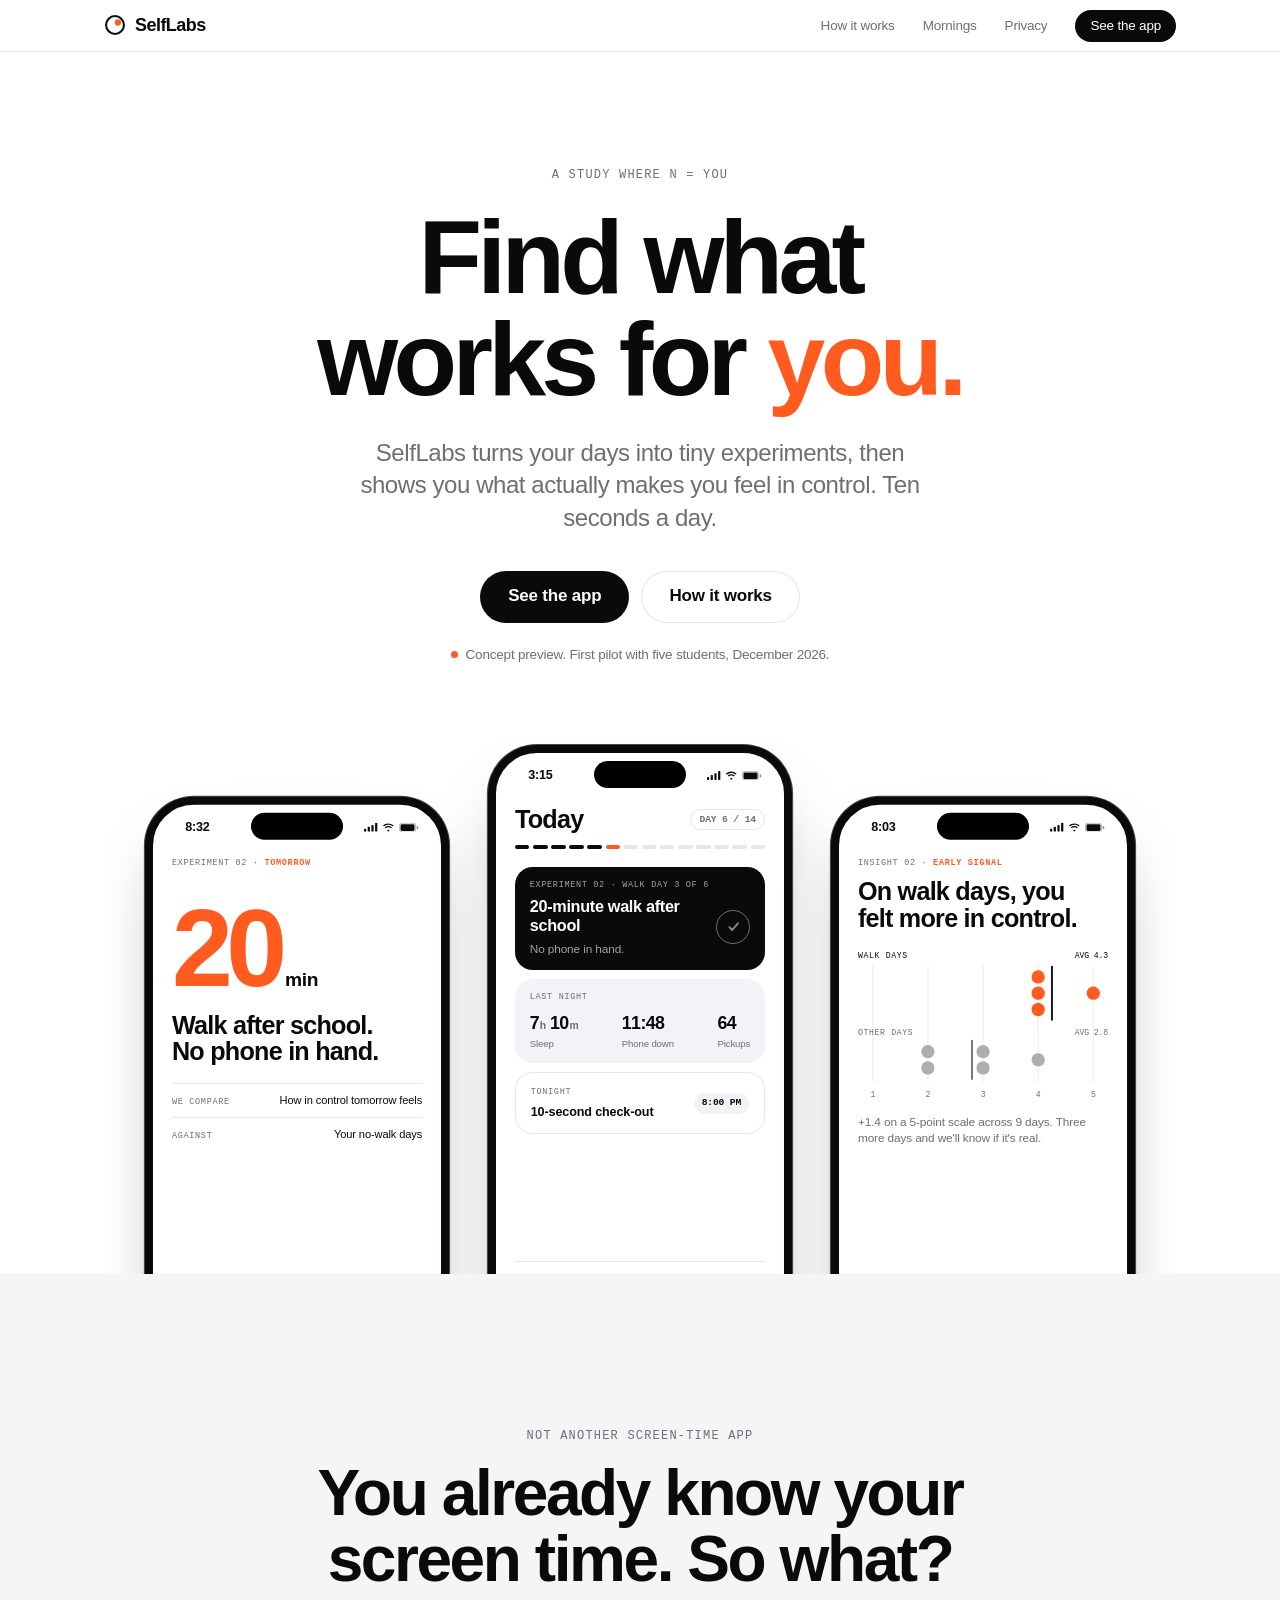
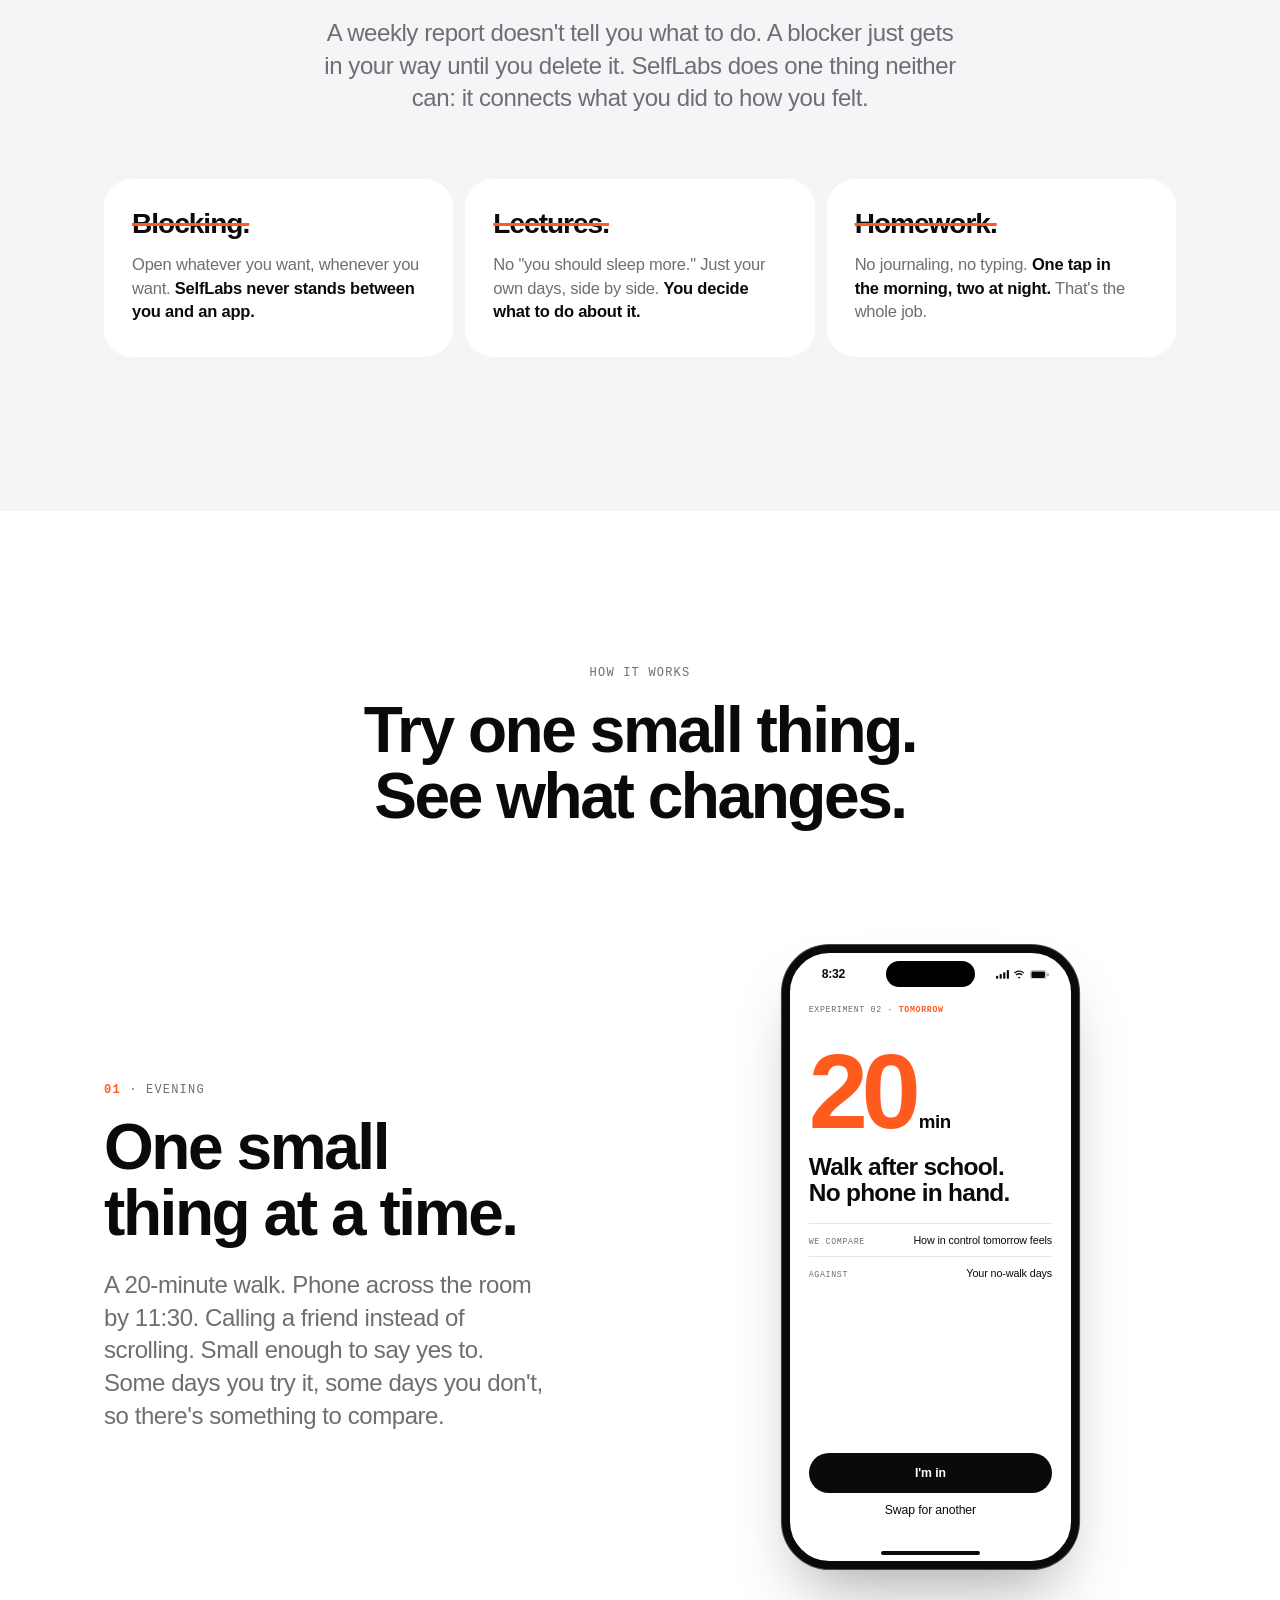
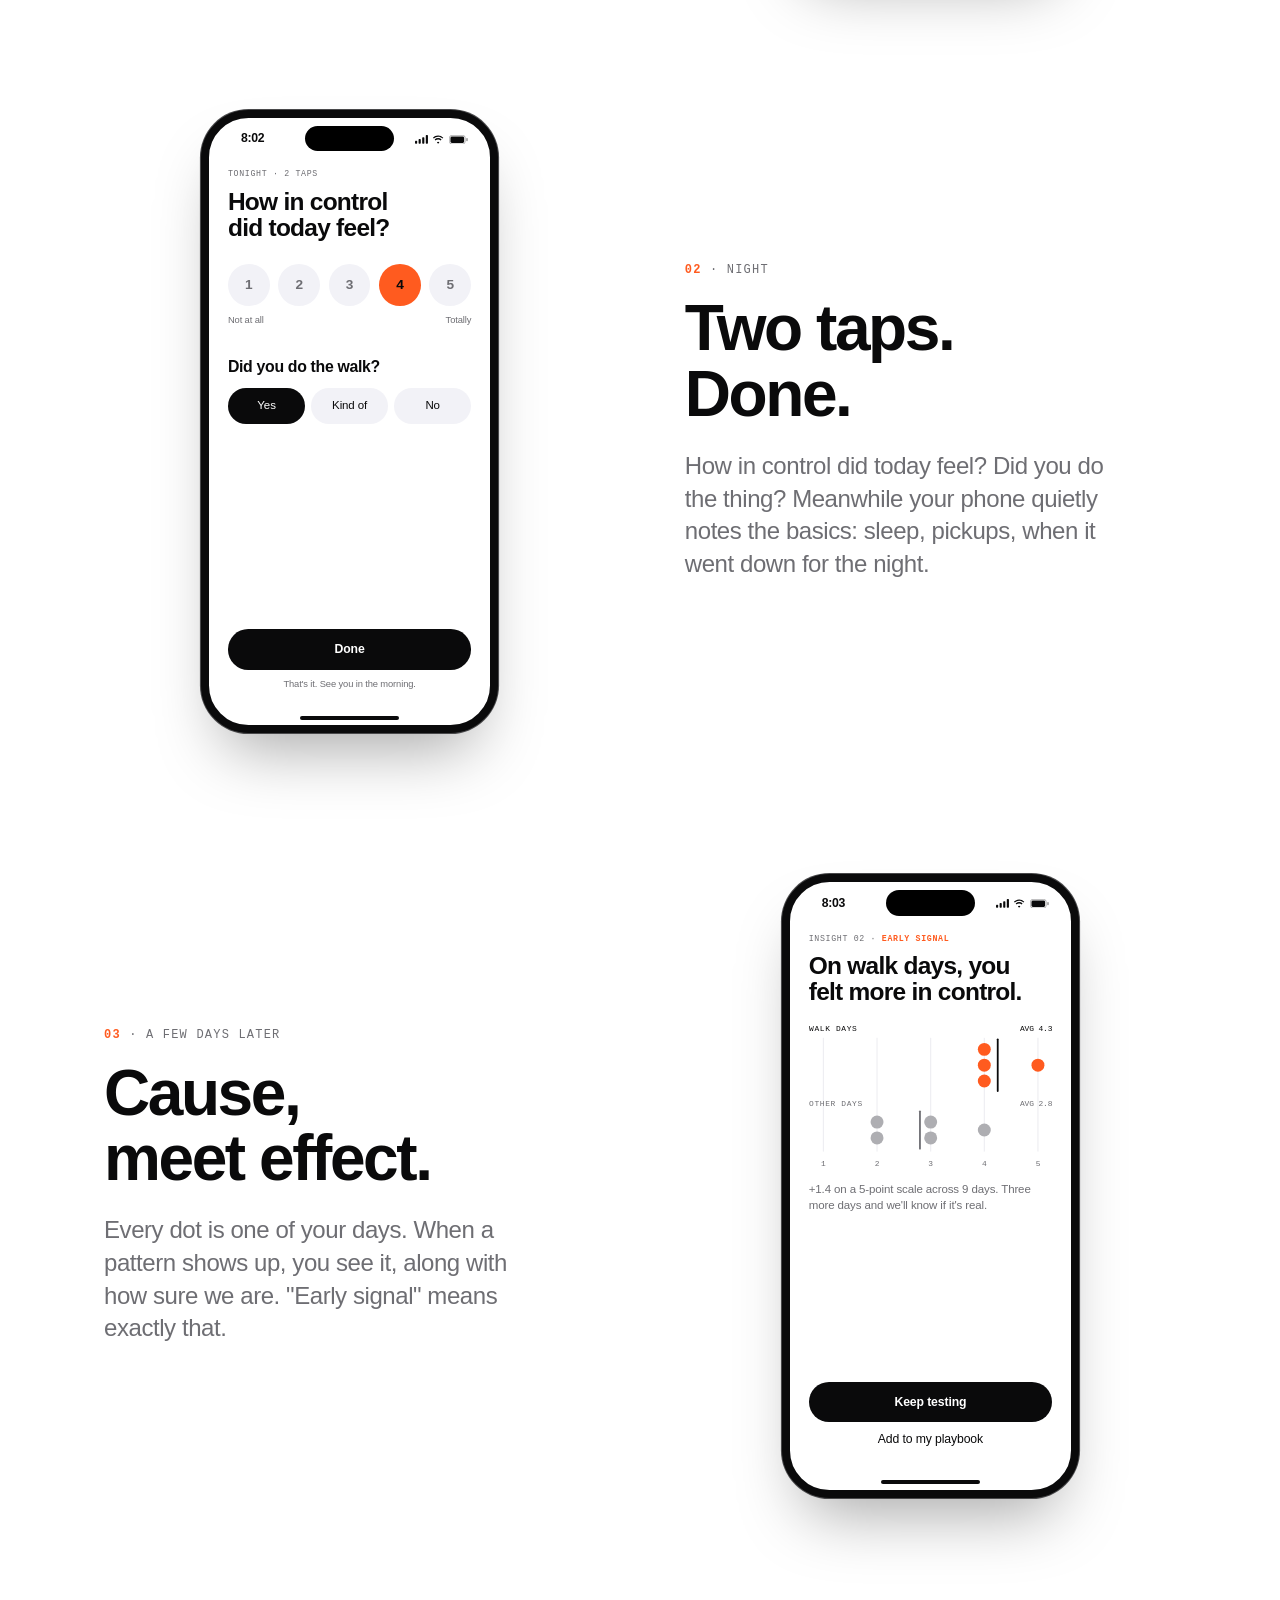
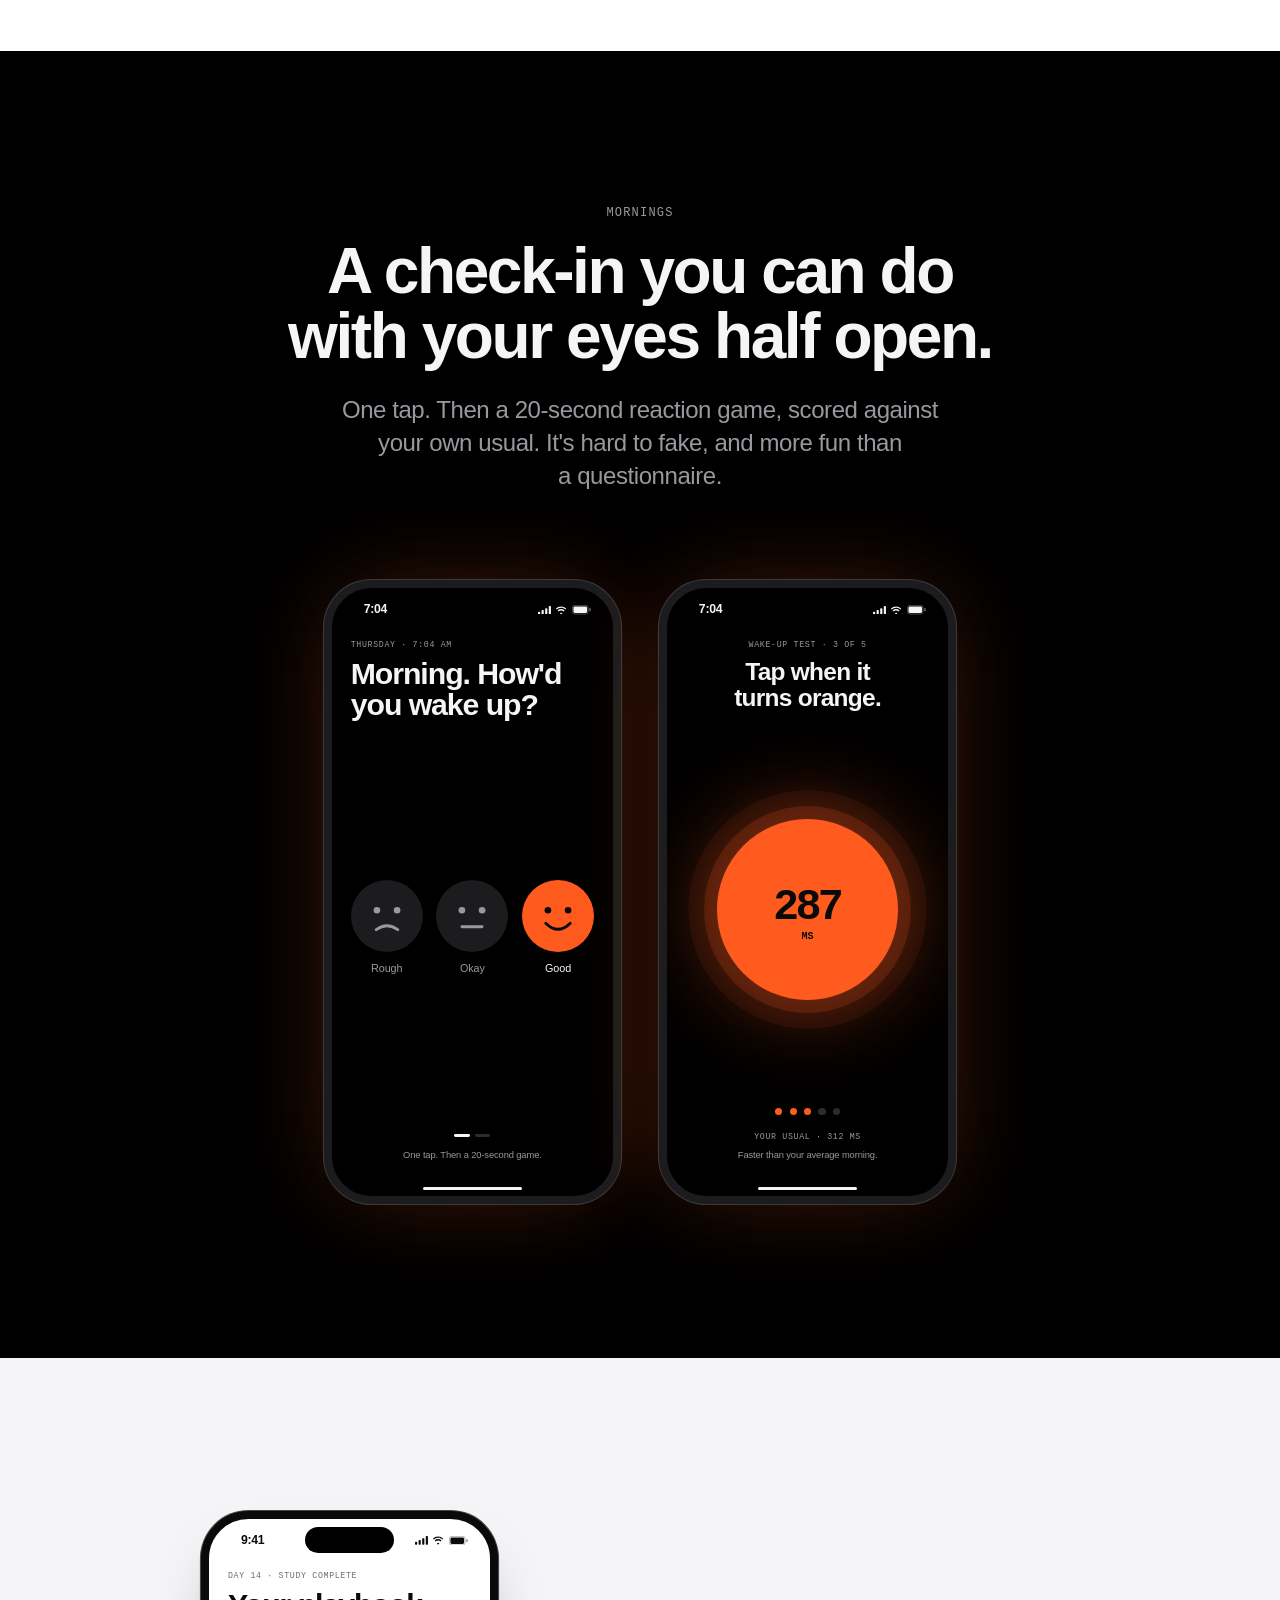
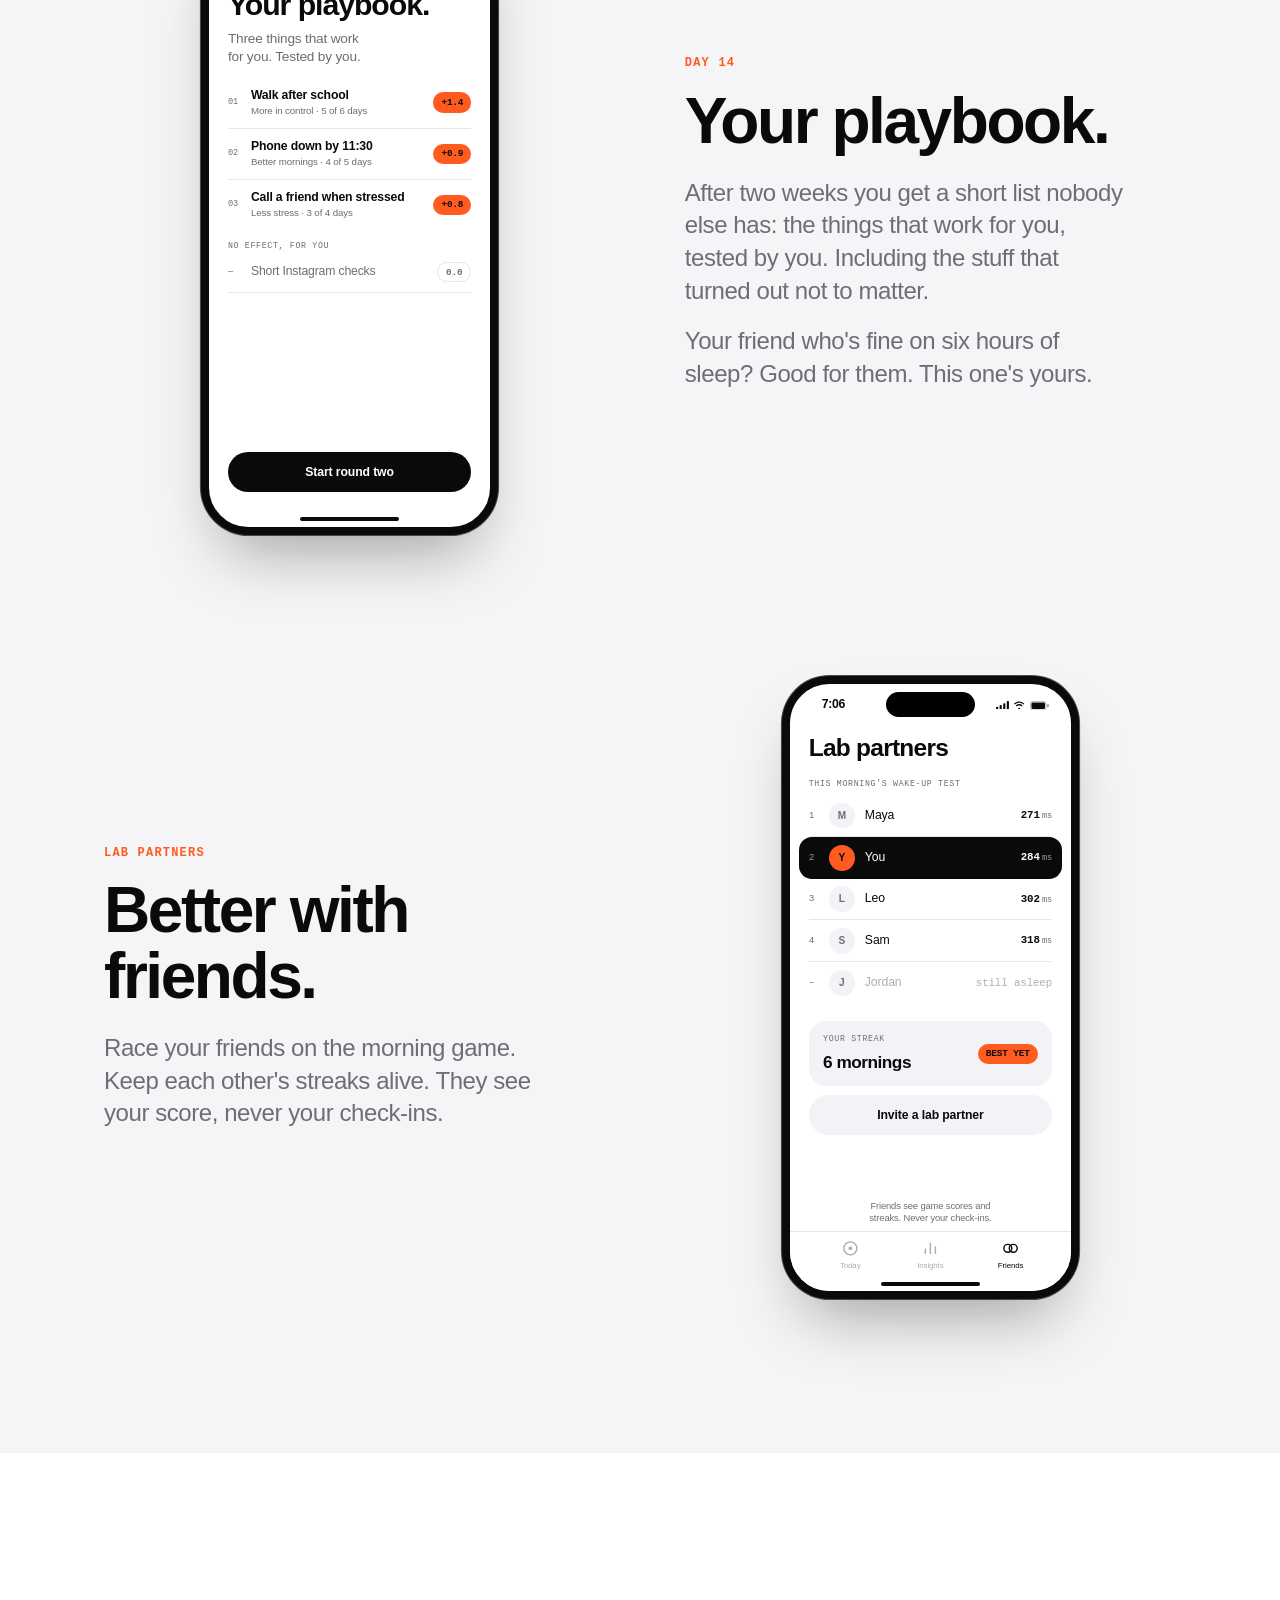
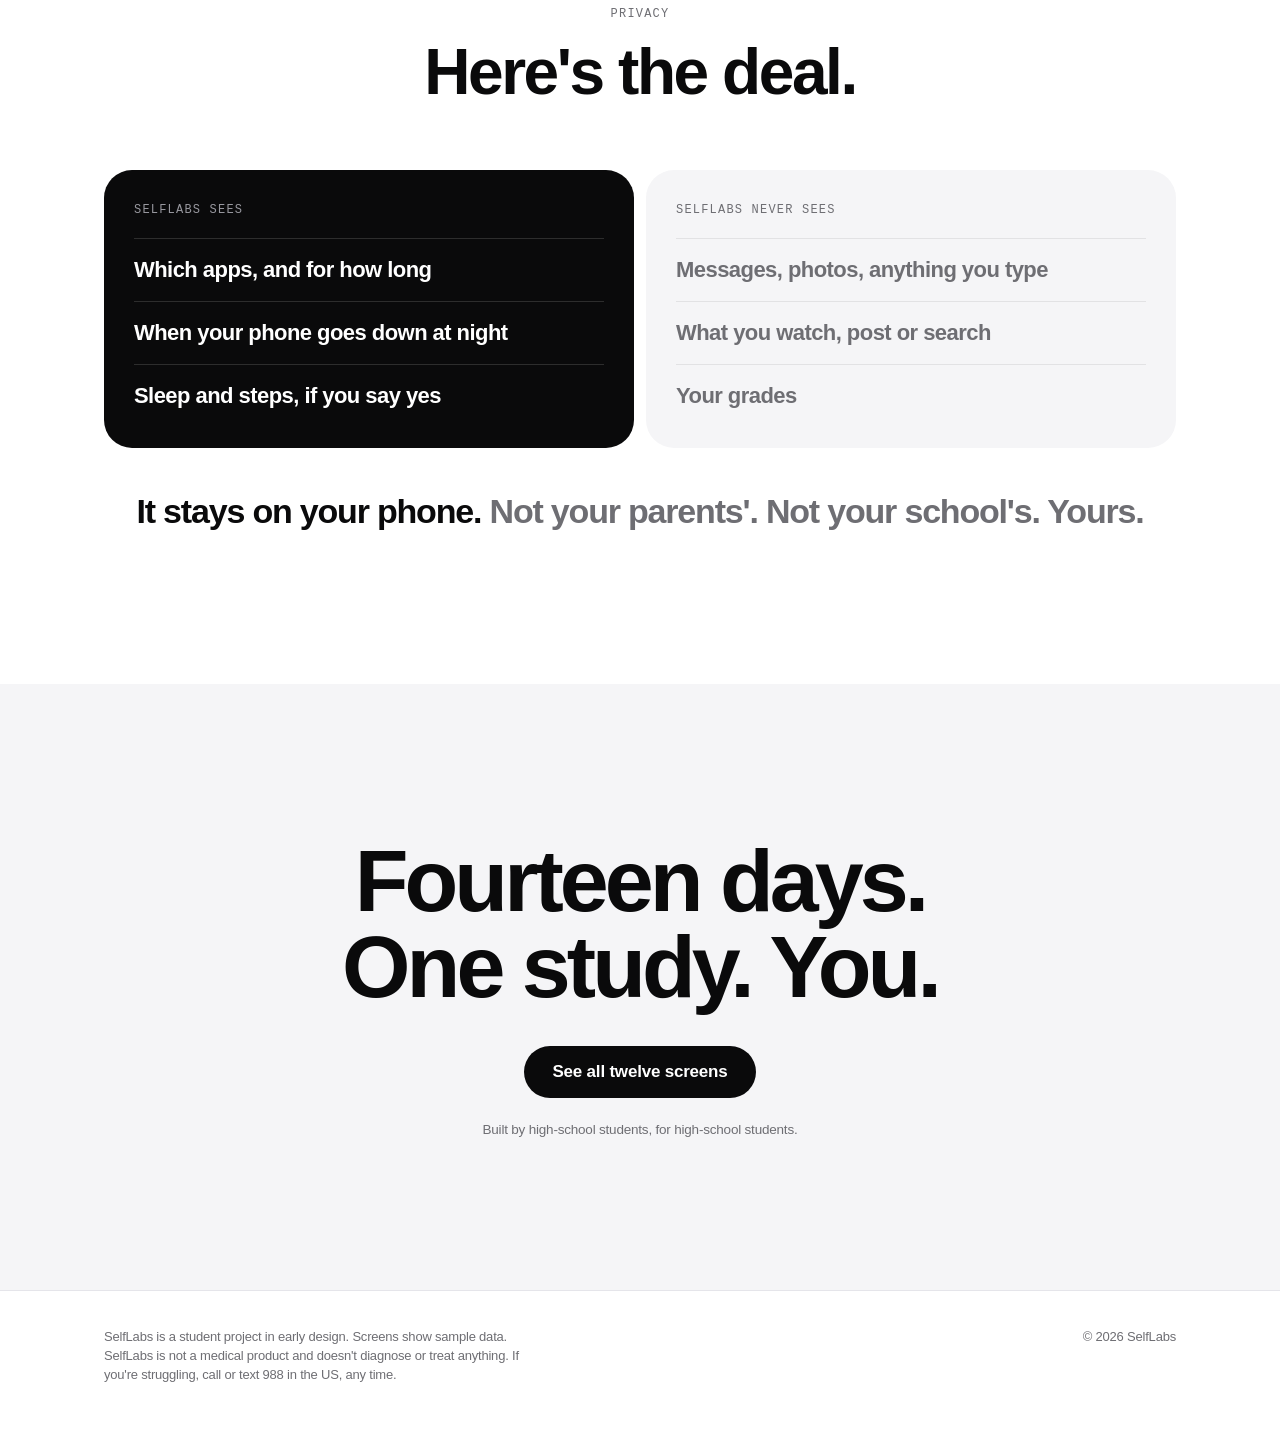
==== index.html @ a9a1213e "Add SelfLabs landing page, app mockups and figures Co-Authored-By: Claude Fable 5.2 <noreply@anthrop" ====
<!doctype html>
<html lang="en">
<head>
<meta charset="utf-8">
<meta name="viewport" content="width=device-width, initial-scale=1">
<title>SelfLabs — Find what works for you</title>
<meta name="description" content="SelfLabs turns your days into tiny experiments and shows you what actually makes you feel in control. 10 seconds a day. No blocking. No lectures.">
<meta property="og:title" content="SelfLabs — Find what works for you">
<meta property="og:description" content="Tiny daily experiments. 10-second check-ins. In 14 days, a playbook that's actually yours.">
<meta property="og:image" content="figures/og.png">
<link rel="icon" href="assets/favicon.svg">
<link rel="stylesheet" href="assets/site.css">
<link rel="stylesheet" href="assets/phone.css">
<style>
  section { padding: clamp(88px, 12vw, 168px) 0; }
  .center { text-align: center; }
  .center .intro, .center .headline, .center .display { margin-left: auto; margin-right: auto; }

  /* hero */
  .hero { padding: clamp(64px, 9vw, 120px) 0 0; overflow: hidden; }
  .hero .display { max-width: 9em; margin-top: 22px; }
  .hero .intro { max-width: 25em; margin-top: 26px; }
  .cta { display: flex; gap: 12px; justify-content: center; flex-wrap: wrap; margin-top: 36px; }
  .status { margin-top: 22px; font-size: 13.5px; color: var(--mute); }
  .status i { display: inline-block; width: 7px; height: 7px; border-radius: 50%; background: var(--signal); margin-right: 8px; vertical-align: 1px; }
  .trio { --z: 0.74; display: flex; justify-content: center; align-items: flex-start; gap: clamp(14px, 3vw, 44px); margin-top: clamp(48px, 6vw, 80px); padding-top: 4px; height: calc(720px * var(--z)); overflow: hidden; }
  .trio .device:nth-child(1), .trio .device:nth-child(3) { transform: translateY(70px); }

  /* statement */
  .statement { background: var(--bg); }
  .nots { display: grid; grid-template-columns: repeat(3, 1fr); gap: 12px; margin-top: 64px; text-align: left; }
  .not { background: var(--paper); border-radius: 28px; padding: 30px 28px 34px; }
  .not h3 { font-size: 28px; line-height: 1.08; letter-spacing: -0.035em; text-decoration: line-through; text-decoration-thickness: 2.5px; text-decoration-color: var(--signal); }
  .not p { margin-top: 14px; color: var(--mute); font-size: 16.5px; line-height: 1.42; text-wrap: pretty; }
  .not p b { color: var(--ink); font-weight: 600; }

  /* steps */
  .step { display: grid; grid-template-columns: 1fr 1fr; align-items: center; gap: clamp(32px, 7vw, 110px); }
  .step + .step { margin-top: clamp(88px, 11vw, 150px); }
  .step .copy { max-width: 26em; }
  .step .copy .headline { margin-top: 16px; }
  .step .copy .intro { margin-top: 22px; }
  .step .art { --z: 0.72; display: flex; justify-content: center; gap: 22px; }
  .step.flip .art { order: -1; }
  .how-head { margin-bottom: clamp(72px, 9vw, 120px); }

  /* morning (dark) */
  .morning { background: #000; color: #f5f5f7; }
  .morning .intro, .morning .eyebrow { color: #98989f; }
  .morning .art { --z: 0.72; display: flex; justify-content: center; gap: clamp(14px, 3vw, 40px); margin-top: clamp(56px, 7vw, 88px); }
  .morning .phone { box-shadow: 0 0 0 1.5px #3a3a3c, 0 0 140px -30px rgba(255, 91, 31, 0.35); }
  .morning .phone { border-color: #1c1c1e; }

  /* playbook */
  .playbook { background: var(--bg); }

  /* privacy */
  .deal { display: grid; grid-template-columns: 1fr 1fr; gap: 12px; margin-top: 64px; text-align: left; }
  .deal > div { border-radius: 28px; padding: 32px 30px 20px; }
  .deal .sees { background: var(--ink); color: var(--paper); }
  .deal .never { background: var(--bg); }
  .deal .sees .eyebrow { color: #98989f; }
  .deal ul { list-style: none; margin: 18px 0 0; padding: 0; }
  .deal li { padding: 15px 0; border-top: 1px solid color-mix(in srgb, currentColor 14%, transparent); font-size: clamp(18px, 2vw, 22px); font-weight: 600; letter-spacing: -0.025em; }
  .deal .never li { color: var(--mute); }
  .promise { margin-top: 44px; font-size: clamp(22px, 2.8vw, 34px); font-weight: 700; letter-spacing: -0.035em; line-height: 1.15; text-wrap: balance; }
  .promise span { color: var(--mute); }

  /* closing */
  .closing { padding-bottom: clamp(88px, 12vw, 150px); }
  .closing .display { font-size: clamp(40px, 7vw, 88px); }

  @media (max-width: 860px) {
    .nots, .deal { grid-template-columns: 1fr; }
    .step { grid-template-columns: 1fr; text-align: center; }
    .step .copy { margin: 0 auto; }
    .step.flip .art { order: 0; }
    .trio { --z: 0.5; }
    .step .art, .morning .art { --z: 0.6; }
  }
  @media (max-width: 560px) {
    .trio { --z: 0.36; gap: 8px; }
    .trio .device:nth-child(1), .trio .device:nth-child(3) { transform: translateY(36px); }
    .morning .art { --z: 0.4; }
    .step .art { --z: 0.56; }
    .step .art .device + .device { display: none; }
  }
</style>
</head>
<body>

<nav class="nav"><div class="wrap">
  <a class="brand" href="./"><svg width="22" height="22" viewBox="0 0 32 32"><circle cx="16" cy="16" r="13" stroke="#0a0a0b" stroke-width="3" fill="none"/><circle cx="20.2" cy="12.4" r="4.6" fill="#ff5b1f"/></svg>SelfLabs</a>
  <div class="nav-links"><a href="#how">How it works</a><a href="#morning">Mornings</a><a href="#privacy">Privacy</a><a class="pill" href="mockups/">See the app</a></div>
</div></nav>

<header class="hero center"><div class="wrap">
  <p class="eyebrow">A study where n = you</p>
  <h1 class="display">Find what works for <span style="color:var(--signal)">you.</span></h1>
  <p class="intro">SelfLabs turns your days into tiny experiments, then shows you what actually makes you feel in control. Ten seconds a day.</p>
  <div class="cta"><a class="pill lg" href="mockups/">See the app</a><a class="pill lg ghost" href="#how">How it works</a></div>
  <p class="status"><i></i>Concept preview. First pilot with five students, December 2026.</p>
  <div class="trio">
    <div class="device" data-screen="experiment"></div>
    <div class="device" data-screen="today"></div>
    <div class="device" data-screen="insight"></div>
  </div>
</div></header>

<section class="statement center"><div class="wrap">
  <p class="eyebrow">Not another screen-time app</p>
  <h2 class="headline" style="margin-top:16px;max-width:13em">You already know your screen time. So what?</h2>
  <p class="intro" style="max-width:27em;margin-top:24px">A weekly report doesn't tell you what to do. A blocker just gets in your way until you delete it. SelfLabs does one thing neither can: it connects what you did to how you felt.</p>
  <div class="nots">
    <div class="not"><h3>Blocking.</h3><p>Open whatever you want, whenever you want. <b>SelfLabs never stands between you and an app.</b></p></div>
    <div class="not"><h3>Lectures.</h3><p>No "you should sleep more." Just your own days, side by side. <b>You decide what to do about it.</b></p></div>
    <div class="not"><h3>Homework.</h3><p>No journaling, no typing. <b>One tap in the morning, two at night.</b> That's the whole job.</p></div>
  </div>
</div></section>

<section id="how"><div class="wrap">
  <div class="center how-head">
    <p class="eyebrow">How it works</p>
    <h2 class="headline" style="margin-top:16px">Try one small thing.<br>See what changes.</h2>
  </div>

  <div class="step">
    <div class="copy">
      <p class="eyebrow"><b>01</b> · Evening</p>
      <h3 class="headline">One small thing at a time.</h3>
      <p class="intro">A 20-minute walk. Phone across the room by 11:30. Calling a friend instead of scrolling. Small enough to say yes to. Some days you try it, some days you don't, so there's something to compare.</p>
    </div>
    <div class="art"><div class="device" data-screen="experiment"></div></div>
  </div>

  <div class="step flip">
    <div class="copy">
      <p class="eyebrow"><b>02</b> · Night</p>
      <h3 class="headline">Two taps.<br>Done.</h3>
      <p class="intro">How in control did today feel? Did you do the thing? Meanwhile your phone quietly notes the basics: sleep, pickups, when it went down for the night.</p>
    </div>
    <div class="art"><div class="device" data-screen="checkout"></div></div>
  </div>

  <div class="step">
    <div class="copy">
      <p class="eyebrow"><b>03</b> · A few days later</p>
      <h3 class="headline">Cause, meet effect.</h3>
      <p class="intro">Every dot is one of your days. When a pattern shows up, you see it, along with how sure we are. "Early signal" means exactly that.</p>
    </div>
    <div class="art"><div class="device" data-screen="insight"></div></div>
  </div>
</div></section>

<section class="morning center" id="morning"><div class="wrap">
  <p class="eyebrow">Mornings</p>
  <h2 class="headline" style="margin-top:16px;max-width:12em">A check-in you can do with your eyes half open.</h2>
  <p class="intro" style="max-width:26em;margin-top:24px">One tap. Then a 20-second reaction game, scored against your own usual. It's hard to fake, and more fun than a questionnaire.</p>
  <div class="art">
    <div class="device" data-screen="checkin"></div>
    <div class="device" data-screen="game"></div>
  </div>
</div></section>

<section class="playbook"><div class="wrap">
  <div class="step flip">
    <div class="copy">
      <p class="eyebrow"><b>Day 14</b></p>
      <h3 class="headline">Your playbook.</h3>
      <p class="intro">After two weeks you get a short list nobody else has: the things that work for you, tested by you. Including the stuff that turned out not to matter.</p>
      <p class="intro" style="margin-top:18px">Your friend who's fine on six hours of sleep? Good for them. This one's yours.</p>
    </div>
    <div class="art"><div class="device" data-screen="playbook"></div></div>
  </div>
  <div class="step" style="margin-top:clamp(88px, 11vw, 150px)">
    <div class="copy">
      <p class="eyebrow"><b>Lab partners</b></p>
      <h3 class="headline">Better with friends.</h3>
      <p class="intro">Race your friends on the morning game. Keep each other's streaks alive. They see your score, never your check-ins.</p>
    </div>
    <div class="art"><div class="device" data-screen="friends"></div></div>
  </div>
</div></section>

<section id="privacy" class="center"><div class="wrap">
  <p class="eyebrow">Privacy</p>
  <h2 class="headline" style="margin-top:16px">Here's the deal.</h2>
  <div class="deal">
    <div class="sees"><p class="eyebrow">SelfLabs sees</p><ul><li>Which apps, and for how long</li><li>When your phone goes down at night</li><li>Sleep and steps, if you say yes</li></ul></div>
    <div class="never"><p class="eyebrow">SelfLabs never sees</p><ul><li>Messages, photos, anything you type</li><li>What you watch, post or search</li><li>Your grades</li></ul></div>
  </div>
  <p class="promise">It stays on your phone. <span>Not your parents'. Not your school's. Yours.</span></p>
</div></section>

<section class="closing center" style="background:var(--bg)"><div class="wrap">
  <h2 class="display" style="max-width:10em">Fourteen days. One study. You.</h2>
  <div class="cta"><a class="pill lg" href="mockups/">See all twelve screens</a></div>
  <p class="status">Built by high-school students, for high-school students.</p>
</div></section>

<footer class="foot"><div class="wrap">
  <p>SelfLabs is a student project in early design. Screens show sample data. SelfLabs is not a medical product and doesn't diagnose or treat anything. If you're struggling, call or text 988 in the US, any time.</p>
  <p>© 2026 SelfLabs</p>
</div></footer>

<script src="assets/screens.js"></script>
<script>mountPhones();</script>
</body>
</html>
---- assets/site.css ----
/* SelfLabs — shared page styles (landing + mockup board) */
:root {
  --ink: #0a0a0b;
  --paper: #ffffff;
  --bg: #f5f5f7;
  --mute: #6e6e73;
  --faint: #aeaeb2;
  --line: #e5e5ea;
  --signal: #ff5b1f;
  --sans: -apple-system, BlinkMacSystemFont, "SF Pro Display", "SF Pro Text", "Helvetica Neue", Helvetica, Arial, sans-serif;
  --mono: ui-monospace, "SF Mono", SFMono-Regular, Menlo, Consolas, monospace;
}
* { box-sizing: border-box; }
html { -webkit-text-size-adjust: 100%; scroll-behavior: smooth; }
body {
  margin: 0; background: var(--paper); color: var(--ink);
  font-family: var(--sans); font-size: 17px; line-height: 1.47; letter-spacing: -0.012em;
  -webkit-font-smoothing: antialiased;
}
a { color: inherit; text-decoration: none; }
h1, h2, h3, p { margin: 0; }

.wrap { max-width: 1120px; margin: 0 auto; padding: 0 24px; }

.eyebrow {
  font-family: var(--mono); font-size: 12px; font-weight: 500;
  letter-spacing: 0.1em; text-transform: uppercase; color: var(--mute);
}
.eyebrow b { color: var(--signal); font-weight: 600; }

.display { font-size: clamp(44px, 8.4vw, 104px); line-height: 0.98; font-weight: 700; letter-spacing: -0.045em; text-wrap: balance; }
.headline { font-size: clamp(34px, 5.2vw, 64px); line-height: 1.03; font-weight: 700; letter-spacing: -0.038em; text-wrap: balance; }
.title { font-size: clamp(24px, 2.6vw, 32px); line-height: 1.12; font-weight: 700; letter-spacing: -0.028em; text-wrap: balance; }
.intro { font-size: clamp(19px, 2vw, 24px); line-height: 1.36; color: var(--mute); letter-spacing: -0.018em; text-wrap: pretty; }
.muted { color: var(--mute); }

/* nav */
.nav {
  position: sticky; top: 0; z-index: 50; height: 52px;
  background: color-mix(in srgb, var(--paper) 78%, transparent);
  backdrop-filter: saturate(180%) blur(20px); -webkit-backdrop-filter: saturate(180%) blur(20px);
  border-bottom: 1px solid color-mix(in srgb, var(--ink) 8%, transparent);
}
.nav .wrap { height: 100%; display: flex; align-items: center; justify-content: space-between; }
.brand { display: flex; align-items: center; gap: 9px; font-weight: 700; font-size: 18px; letter-spacing: -0.03em; }
.brand svg { display: block; }
.nav-links { display: flex; align-items: center; gap: 28px; font-size: 13.5px; color: var(--mute); }
.nav-links a:hover { color: var(--ink); }
.pill {
  display: inline-flex; align-items: center; justify-content: center; height: 32px; padding: 0 15px; border-radius: 16px;
  background: var(--ink); color: var(--paper) !important; font-size: 13.5px; font-weight: 500;
}
.pill.lg { height: 52px; padding: 0 28px; border-radius: 26px; font-size: 17px; font-weight: 600; }
.pill.ghost { background: transparent; color: var(--ink) !important; box-shadow: inset 0 0 0 1px var(--line); }
@media (max-width: 640px) { .nav-links a:not(.pill) { display: none; } }

/* phones scale with one variable */
.device { zoom: var(--z, 0.7); }

footer.foot { border-top: 1px solid var(--line); padding: 36px 0 56px; font-size: 13px; color: var(--mute); }
footer.foot .wrap { display: flex; flex-wrap: wrap; gap: 14px 40px; justify-content: space-between; }
footer.foot p { max-width: 62ch; }
---- assets/phone.css ----
/* SelfLabs — phone frame + in-app design system.
   Screens are designed at true iPhone points (390 x 844) and scaled with `zoom`. */

.phone {
  --ink: #0a0a0b;
  --paper: #ffffff;
  --fill: #f2f2f7;
  --mute: #6e6e73;
  --faint: #aeaeb2;
  --line: #e5e5ea;
  --signal: #ff5b1f;
  --on-signal: #0a0a0b;
  --sans: -apple-system, BlinkMacSystemFont, "SF Pro Text", "SF Pro Display", "Helvetica Neue", Helvetica, Arial, sans-serif;
  --mono: ui-monospace, "SF Mono", SFMono-Regular, Menlo, Consolas, monospace;

  position: relative;
  flex: none;
  box-sizing: content-box;
  width: 390px;
  height: 844px;
  border: 12px solid #0a0a0b;
  border-radius: 66px;
  overflow: hidden;
  background: var(--paper);
  color: var(--ink);
  font-family: var(--sans);
  font-size: 17px;
  line-height: 1.3;
  letter-spacing: -0.01em;
  -webkit-font-smoothing: antialiased;
  text-align: left;
  box-shadow: 0 0 0 1.5px #48484a, 0 50px 90px -30px rgba(0, 0, 0, 0.35);
}
.phone * { box-sizing: border-box; margin: 0; padding: 0; }
.phone.dark {
  --ink: #f5f5f7;
  --paper: #000000;
  --fill: #1c1c1e;
  --mute: #98989f;
  --faint: #636366;
  --line: #2c2c2e;
}

/* ---------- chrome ---------- */
.phone .statusbar {
  position: absolute; inset: 0 0 auto 0; height: 54px; z-index: 5;
  display: flex; align-items: center; justify-content: space-between;
  padding: 6px 30px 0 44px;
  font-size: 17px; font-weight: 600; letter-spacing: -0.02em;
}
.phone .island {
  position: absolute; top: 11px; left: 50%; width: 124px; height: 36px;
  margin-left: -62px; border-radius: 20px; background: #000;
}
.phone .sb-icons { display: flex; gap: 6px; align-items: center; }
.phone .sb-icons svg { display: block; fill: currentColor; }
.phone .homebar {
  position: absolute; bottom: 8px; left: 50%; width: 138px; height: 5px;
  margin-left: -69px; border-radius: 3px; background: var(--ink); z-index: 6;
}
.phone .content {
  position: absolute; inset: 54px 0 34px 0;
  display: flex; flex-direction: column;
  padding: 18px 26px 14px;
}
.phone .content.tabbed { bottom: 84px; padding-bottom: 8px; }

.phone .tabbar {
  position: absolute; inset: auto 0 0 0; height: 84px; z-index: 4;
  display: flex; justify-content: space-around; align-items: flex-start;
  padding: 10px 28px 0; border-top: 1px solid var(--line); background: var(--paper);
}
.phone .tab {
  display: flex; flex-direction: column; align-items: center; gap: 4px;
  font-size: 11px; font-weight: 500; color: var(--faint); width: 72px;
}
.phone .tab svg { width: 26px; height: 26px; stroke: currentColor; fill: none; stroke-width: 2; stroke-linecap: round; stroke-linejoin: round; }
.phone .tab.on { color: var(--ink); }

/* ---------- type ---------- */
.phone .eyebrow {
  font-family: var(--mono); font-size: 11.5px; font-weight: 500;
  letter-spacing: 0.08em; text-transform: uppercase; color: var(--mute);
}
.phone .eyebrow b { color: var(--signal); font-weight: 600; }
.phone h1 { font-size: 34px; line-height: 1.06; font-weight: 700; letter-spacing: -0.03em; text-wrap: balance; }
.phone h1.xl { font-size: 42px; line-height: 1.02; letter-spacing: -0.035em; }
.phone h2 { font-size: 22px; line-height: 1.15; font-weight: 700; letter-spacing: -0.02em; }
.phone .lead { font-size: 19px; line-height: 1.32; color: var(--mute); letter-spacing: -0.015em; text-wrap: balance; }
.phone .body { font-size: 16px; line-height: 1.36; color: var(--mute); text-wrap: pretty; }
.phone .fine { font-size: 13px; line-height: 1.35; color: var(--mute); text-align: center; text-wrap: balance; }
.phone .num { font-variant-numeric: tabular-nums; }
.phone .mono { font-family: var(--mono); letter-spacing: 0; }

/* ---------- layout helpers ---------- */
.phone .grow { flex: 1; }
.phone .stack { display: flex; flex-direction: column; }
.phone .row { display: flex; align-items: center; }
.phone .between { justify-content: space-between; }
.phone .g4 { gap: 4px; } .phone .g8 { gap: 8px; } .phone .g10 { gap: 10px; } .phone .g12 { gap: 12px; }
.phone .g16 { gap: 16px; } .phone .g20 { gap: 20px; } .phone .g28 { gap: 28px; }
.phone .mt8 { margin-top: 8px; } .phone .mt12 { margin-top: 12px; } .phone .mt16 { margin-top: 16px; }
.phone .mt24 { margin-top: 24px; } .phone .mt32 { margin-top: 32px; } .phone .mt44 { margin-top: 44px; }
.phone .center { align-items: center; text-align: center; }

/* ---------- controls ---------- */
.phone .btn {
  display: flex; align-items: center; justify-content: center; gap: 8px;
  width: 100%; height: 56px; border: 0; border-radius: 28px;
  background: var(--ink); color: var(--paper);
  font: 600 17px/1 var(--sans); letter-spacing: -0.01em;
}
.phone .btn.quiet { background: transparent; color: var(--ink); height: 46px; font-weight: 500; }
.phone .btn.soft { background: var(--fill); color: var(--ink); }
.phone .btn.signal { background: var(--signal); color: var(--on-signal); }

.phone .card { border-radius: 24px; background: var(--fill); padding: 18px 20px; }
.phone .card.inked { background: var(--ink); color: var(--paper); }
.phone .card.inked .eyebrow { color: color-mix(in srgb, var(--paper) 62%, transparent); }
.phone .card.outline { background: transparent; border: 1px solid var(--line); }

.phone .choice {
  display: flex; align-items: center; justify-content: space-between;
  height: 60px; padding: 0 20px; border-radius: 20px; background: var(--fill);
  font-size: 18px; font-weight: 500; letter-spacing: -0.015em;
}
.phone .choice.on { background: var(--ink); color: var(--paper); }
.phone .tick {
  width: 24px; height: 24px; border-radius: 50%; border: 1.5px solid var(--faint);
  display: grid; place-items: center;
}
.phone .choice.on .tick { background: var(--signal); border-color: var(--signal); }
.phone .tick svg { width: 13px; height: 13px; stroke: #0a0a0b; stroke-width: 2.6; fill: none; stroke-linecap: round; stroke-linejoin: round; opacity: 0; }
.phone .choice.on .tick svg { opacity: 1; }

.phone .chip {
  display: inline-flex; align-items: center; height: 28px; padding: 0 11px; border-radius: 14px;
  background: var(--fill); font: 600 13px/1 var(--mono); color: var(--ink); white-space: nowrap;
}
.phone .chip.signal { background: var(--signal); color: var(--on-signal); }
.phone .chip.ghost { background: transparent; border: 1px solid var(--line); color: var(--mute); }

.phone .mark { display: block; }
.phone .mark .ring { stroke: var(--ink); fill: none; }
.phone .mark .dot { fill: var(--signal); }

/* ---------- screen: privacy ---------- */
.phone .plist { display: flex; flex-direction: column; }
.phone .plist li {
  list-style: none; display: flex; gap: 12px; align-items: center;
  padding: 11px 0; border-bottom: 1px solid var(--line); font-size: 16.5px; letter-spacing: -0.012em;
}
.phone .plist li:last-child { border-bottom: 0; }
.phone .plist .ic {
  flex: none; width: 22px; height: 22px; border-radius: 50%; display: grid; place-items: center; background: var(--ink);
}
.phone .plist .ic svg { width: 12px; height: 12px; stroke: var(--paper); stroke-width: 2.6; fill: none; stroke-linecap: round; stroke-linejoin: round; }
.phone .plist.never li { color: var(--mute); }
.phone .plist.never .ic { background: var(--fill); }
.phone .plist.never .ic svg { stroke: var(--mute); }

/* ---------- screen: experiment ---------- */
.phone .bignum {
  font-size: 148px; line-height: 0.84; font-weight: 700; letter-spacing: -0.06em; color: var(--signal);
  font-variant-numeric: tabular-nums;
}
.phone .bignum small { font-size: 26px; font-weight: 600; letter-spacing: -0.02em; color: var(--ink); margin-left: 6px; }
.phone .kv { display: flex; justify-content: space-between; align-items: baseline; padding: 12px 0; border-top: 1px solid var(--line); font-size: 15px; }
.phone .kv span:first-child { font-family: var(--mono); font-size: 11.5px; letter-spacing: 0.08em; text-transform: uppercase; color: var(--mute); }
.phone .kv span:last-child { font-weight: 500; }

/* ---------- screen: check-in faces ---------- */
.phone .faces { display: flex; justify-content: space-between; }
.phone .face { display: flex; flex-direction: column; align-items: center; gap: 12px; font-size: 15px; font-weight: 500; color: var(--mute); }
.phone .face svg { width: 100px; height: 100px; }
.phone .face .bg { fill: var(--fill); }
.phone .face .ft { stroke: var(--mute); fill: none; stroke-width: 4; stroke-linecap: round; }
.phone .face .eye { fill: var(--mute); }
.phone .face.on { color: var(--ink); }
.phone .face.on .bg { fill: var(--signal); }
.phone .face.on .ft { stroke: #0a0a0b; }
.phone .face.on .eye { fill: #0a0a0b; }
.phone .steps { display: flex; gap: 6px; justify-content: center; }
.phone .steps i { width: 22px; height: 4px; border-radius: 2px; background: var(--line); }
.phone .steps i.on { background: var(--ink); }

/* ---------- screen: game ---------- */
.phone .target {
  width: 252px; height: 252px; border-radius: 50%; background: var(--signal);
  display: grid; place-items: center; color: #0a0a0b;
  box-shadow: 0 0 0 18px rgba(255, 91, 31, 0.16), 0 0 0 40px rgba(255, 91, 31, 0.07), 0 0 120px 10px rgba(255, 91, 31, 0.45);
}
.phone .target b { font-size: 60px; font-weight: 700; letter-spacing: -0.04em; }
.phone .trials { display: flex; gap: 10px; justify-content: center; }
.phone .trials i { width: 10px; height: 10px; border-radius: 50%; background: var(--line); }
.phone .trials i.on { background: var(--signal); }

/* ---------- screen: today ---------- */
.phone .days { display: grid; grid-template-columns: repeat(14, 1fr); gap: 5px; }
.phone .days i { height: 6px; border-radius: 3px; background: var(--line); }
.phone .days i.on { background: var(--ink); }
.phone .days i.now { background: var(--signal); }
.phone .stat { display: flex; flex-direction: column; gap: 3px; }
.phone .stat b { font-size: 24px; font-weight: 700; letter-spacing: -0.03em; font-variant-numeric: tabular-nums; }
.phone .stat b small { font-size: 14px; font-weight: 600; color: var(--mute); margin-left: 1px; }
.phone .stat span { font-size: 13px; color: var(--mute); }
.phone .roundcheck {
  flex: none; width: 46px; height: 46px; border-radius: 50%; display: grid; place-items: center;
  border: 1.5px solid color-mix(in srgb, var(--paper) 40%, transparent);
}

/* ---------- screen: check-out scale ---------- */
.phone .scale { display: flex; justify-content: space-between; }
.phone .scale i {
  width: 58px; height: 58px; border-radius: 50%; background: var(--fill); display: grid; place-items: center;
  font: 600 19px/1 var(--sans); font-style: normal; color: var(--mute);
}
.phone .scale i.on { background: var(--signal); color: #0a0a0b; }
.phone .seg { display: grid; grid-template-columns: repeat(3, 1fr); gap: 8px; }
.phone .seg span { height: 50px; border-radius: 25px; background: var(--fill); display: grid; place-items: center; font-size: 16px; font-weight: 500; }
.phone .seg span.on { background: var(--ink); color: var(--paper); }

/* ---------- screen: playbook ---------- */
.phone .play { display: flex; gap: 14px; align-items: center; padding: 14px 0; border-bottom: 1px solid var(--line); }
.phone .play:last-child { border-bottom: 0; }
.phone .play .ix { font: 500 12px/1 var(--mono); color: var(--mute); width: 18px; }
.phone .play .tx { flex: 1; min-width: 0; }
.phone .play .tx b { display: block; font-size: 17px; font-weight: 600; letter-spacing: -0.015em; }
.phone .play .tx span { display: block; font-size: 13.5px; color: var(--mute); margin-top: 2px; }

/* ---------- screen: friends ---------- */
.phone .lb { display: flex; align-items: center; gap: 14px; height: 58px; border-bottom: 1px solid var(--line); font-size: 17px; }
.phone .lb:last-child { border-bottom: 0; }
.phone .lb .rk { font: 500 13px/1 var(--mono); color: var(--mute); width: 14px; }
.phone .lb .av { width: 36px; height: 36px; border-radius: 50%; background: var(--fill); display: grid; place-items: center; font-size: 14px; font-weight: 600; color: var(--mute); }
.phone .lb .nm { flex: 1; font-weight: 500; }
.phone .lb .sc { font: 600 15px/1 var(--mono); }
.phone .lb .sc small { font-weight: 500; font-size: 12px; color: var(--mute); margin-left: 3px; }
.phone .lb.me { margin: 0 -14px; padding: 0 14px; border-radius: 18px; background: var(--ink); color: var(--paper); border-bottom: 0; }
.phone .lb.me .rk, .phone .lb.me .sc small { color: color-mix(in srgb, var(--paper) 60%, transparent); }
.phone .lb.me .av { background: var(--signal); color: #0a0a0b; }
.phone .lb.idle .nm, .phone .lb.idle .sc { color: var(--faint); font-weight: 500; }

/* ---------- screen: lock-screen nudge ---------- */
.phone.lock { --ink: #fff; --paper: #000; background: radial-gradient(130% 70% at 50% 108%, #7a2c0c 0%, #2a1109 38%, #07070a 78%); }
.phone .lock-date { font-size: 21px; font-weight: 600; text-align: center; color: rgba(255, 255, 255, 0.82); letter-spacing: -0.01em; }
.phone .lock-time { font-size: 104px; line-height: 0.95; font-weight: 600; text-align: center; letter-spacing: -0.045em; color: rgba(255, 255, 255, 0.94); font-variant-numeric: tabular-nums; }
.phone .notif {
  border-radius: 26px; padding: 15px 16px; background: rgba(60, 60, 67, 0.55);
  backdrop-filter: blur(30px); -webkit-backdrop-filter: blur(30px); color: #fff;
  border: 0.5px solid rgba(255, 255, 255, 0.12);
}
.phone .notif .app { width: 40px; height: 40px; border-radius: 10px; background: #fff; display: grid; place-items: center; flex: none; }
.phone .notif .ttl { font-size: 15.5px; font-weight: 600; letter-spacing: -0.012em; }
.phone .notif .msg { font-size: 15.5px; line-height: 1.3; color: rgba(255, 255, 255, 0.88); letter-spacing: -0.012em; }
.phone .notif .when { font-size: 13px; color: rgba(255, 255, 255, 0.55); }
.phone .notif .acts { display: grid; grid-template-columns: 1fr 1fr; gap: 8px; margin-top: 12px; }
.phone .notif .acts span { height: 38px; border-radius: 19px; background: rgba(255, 255, 255, 0.14); display: grid; place-items: center; font-size: 14px; font-weight: 500; }
.phone .lock-foot { display: flex; justify-content: space-between; padding: 0 22px; }
.phone .lock-foot i { width: 50px; height: 50px; border-radius: 50%; background: rgba(60, 60, 67, 0.5); display: block; }
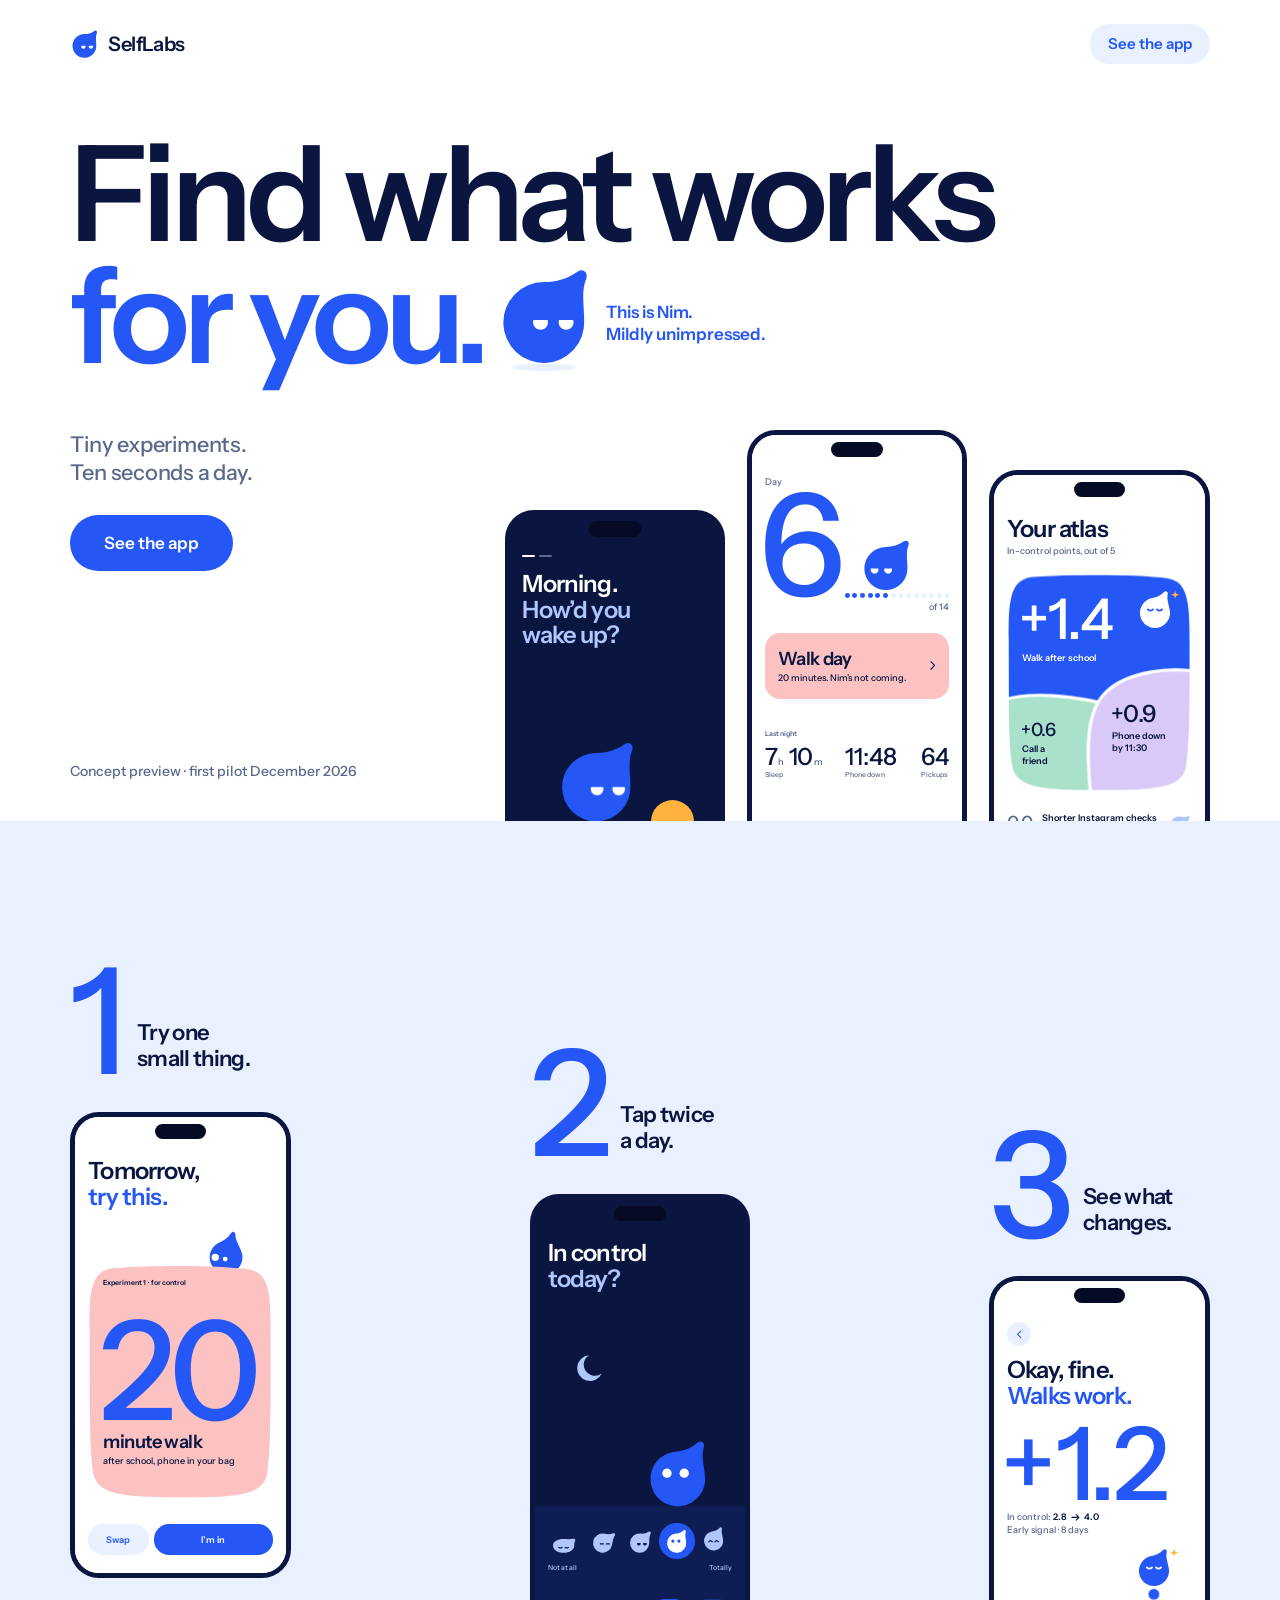
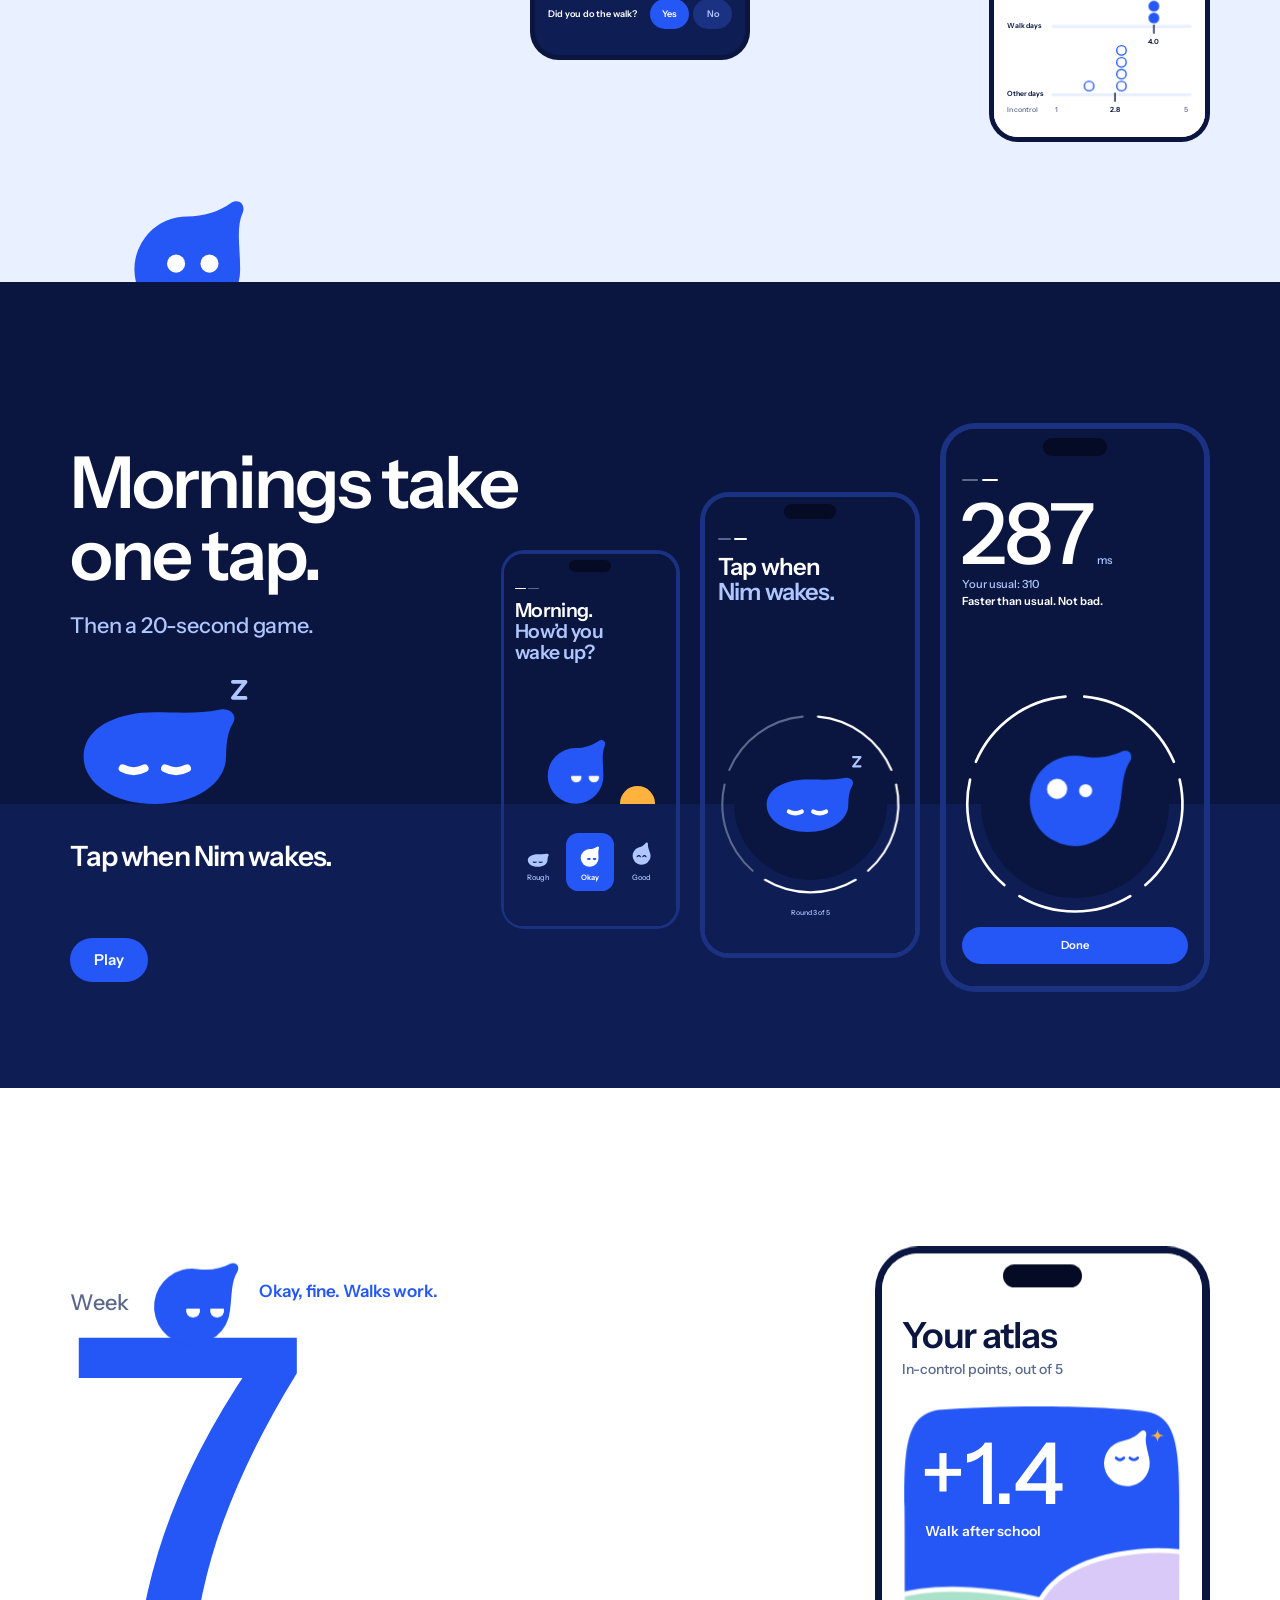
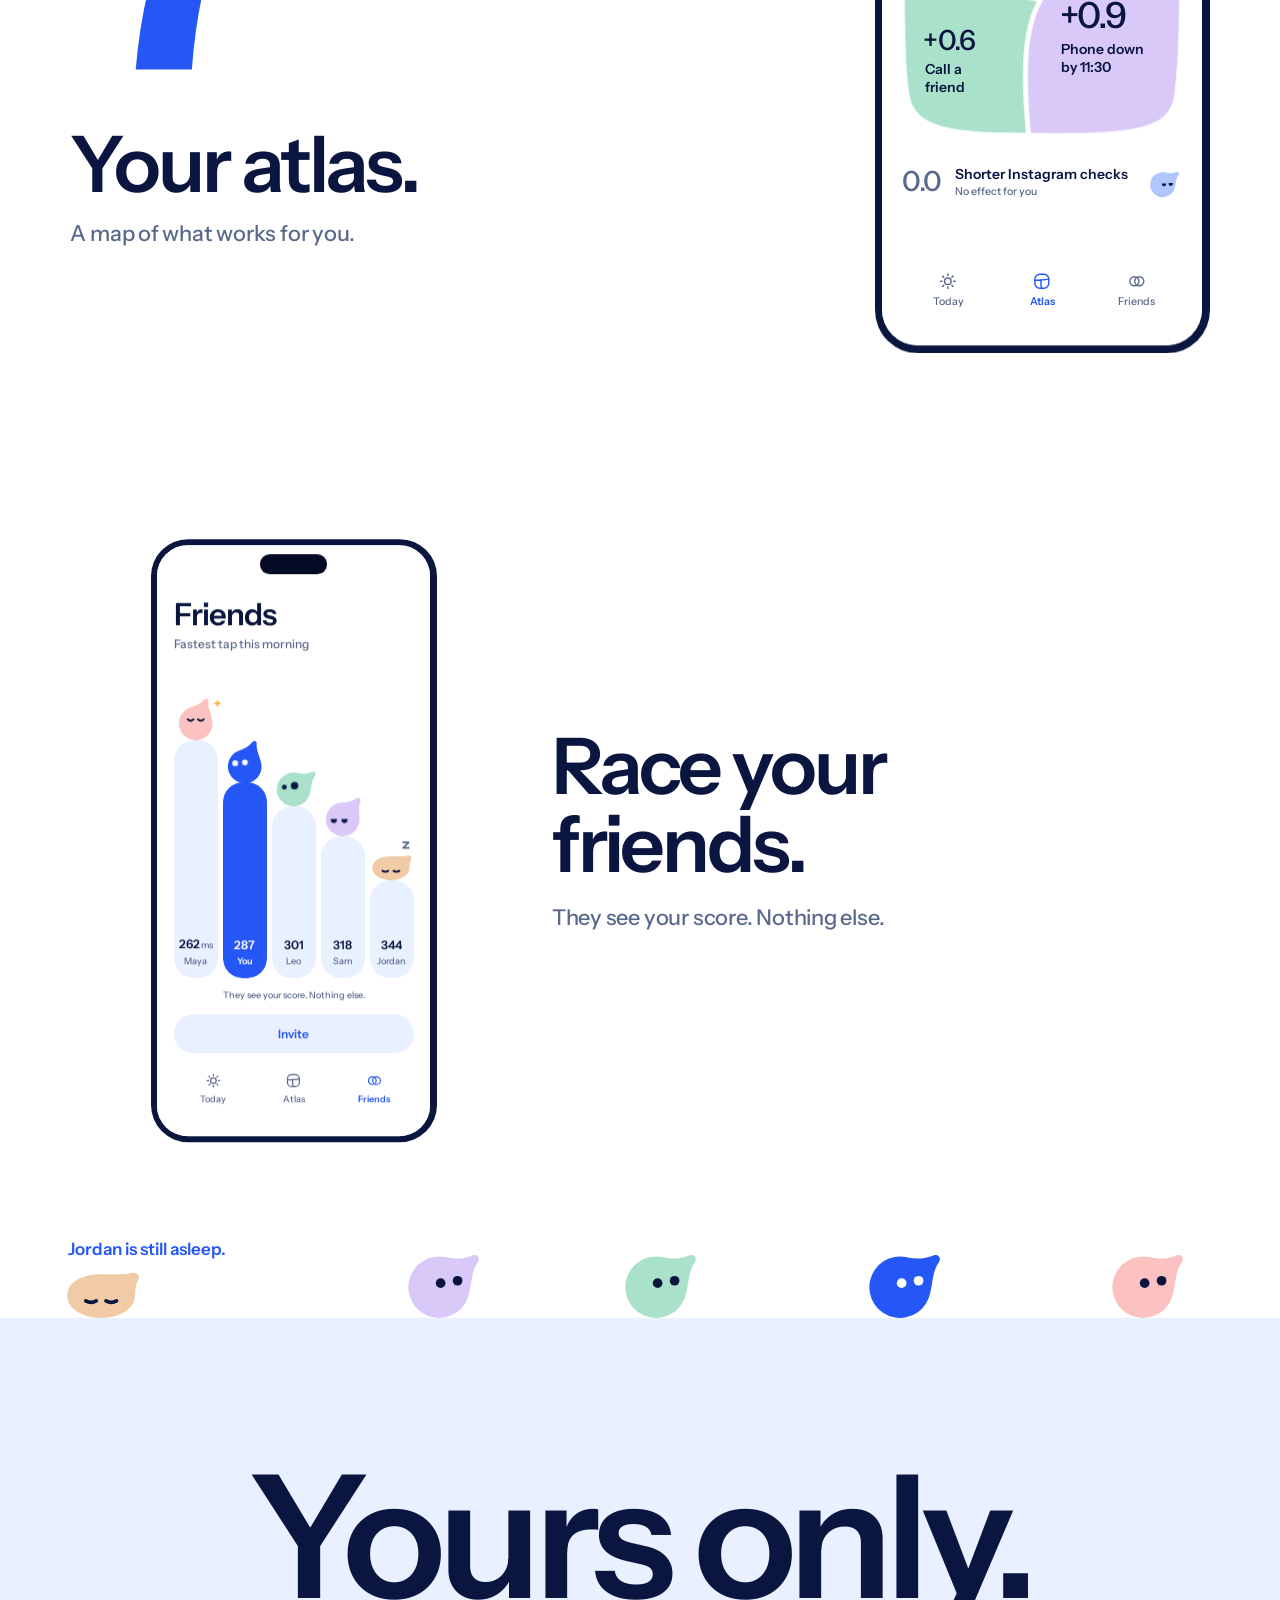
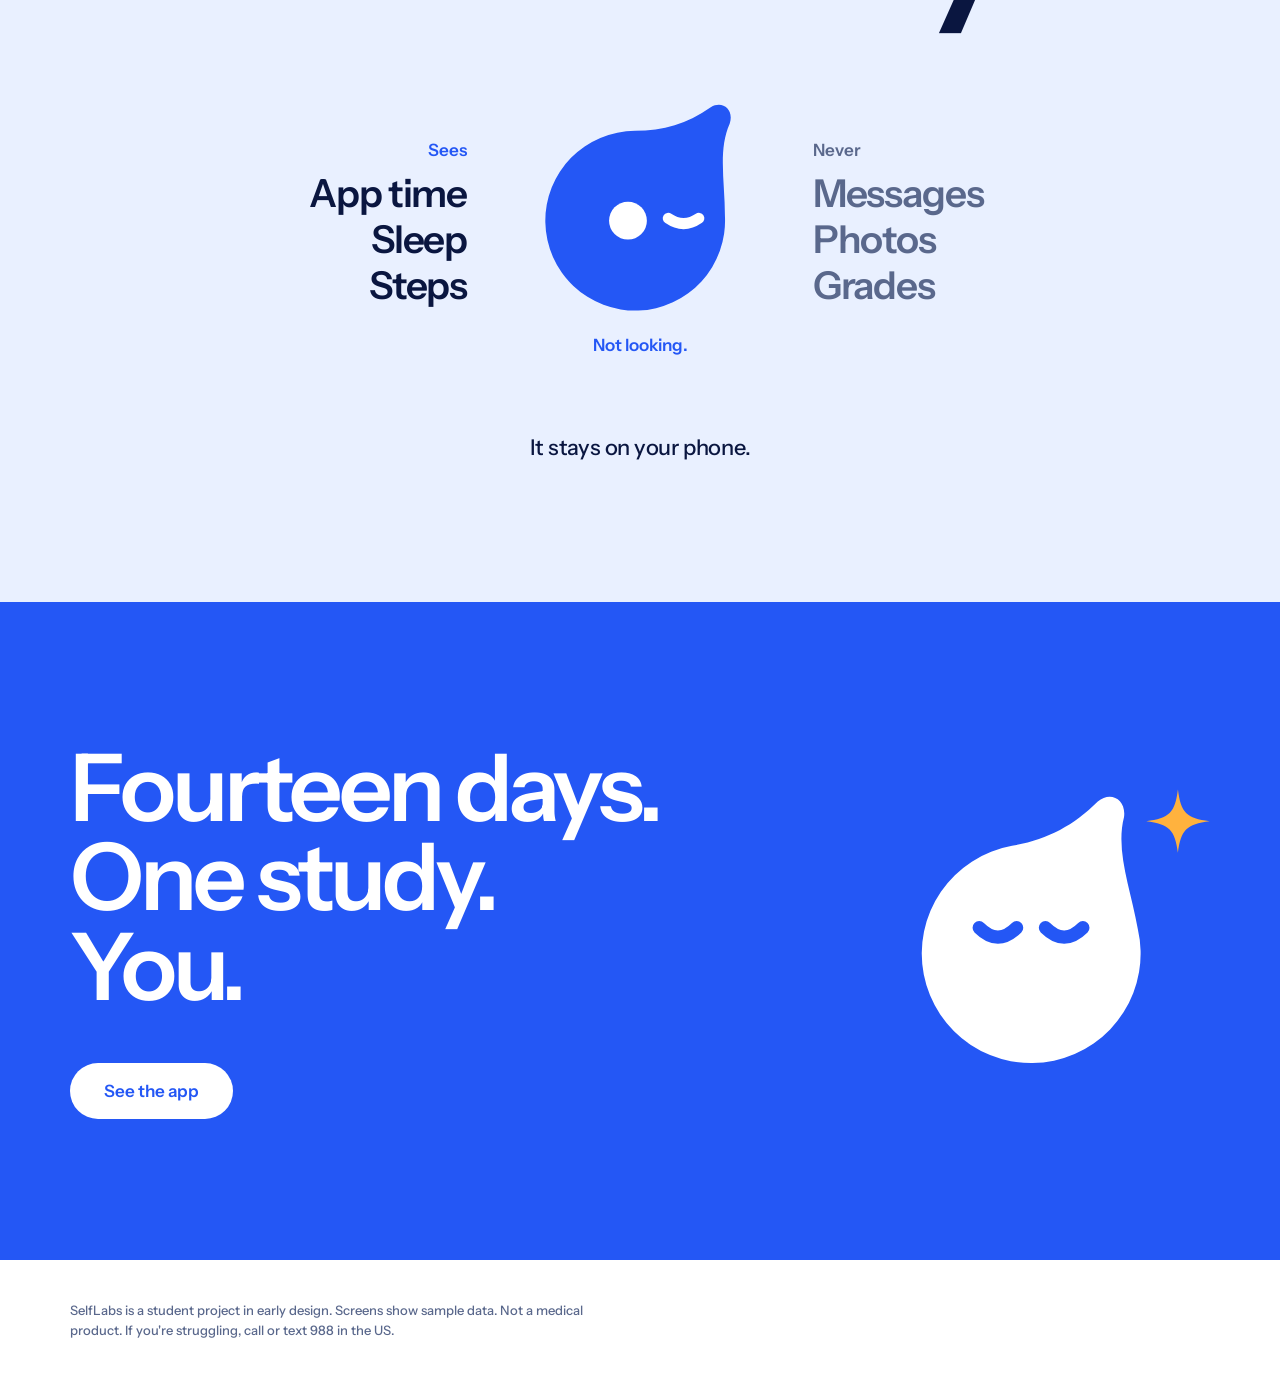
==== commit 1e12eb6a: "Redesign v2: Nim, white/blue system, animated screens and site - App screens are now Claude Design a" ====
--- a/index.html
+++ b/index.html
@@ -3,207 +3,410 @@
 <head>
 <meta charset="utf-8">
 <meta name="viewport" content="width=device-width, initial-scale=1">
-<title>SelfLabs — Find what works for you</title>
-<meta name="description" content="SelfLabs turns your days into tiny experiments and shows you what actually makes you feel in control. 10 seconds a day. No blocking. No lectures.">
-<meta property="og:title" content="SelfLabs — Find what works for you">
-<meta property="og:description" content="Tiny daily experiments. 10-second check-ins. In 14 days, a playbook that's actually yours.">
+<title>SelfLabs · Find what works for you</title>
+<meta name="description" content="Tiny experiments. Ten seconds a day. In fourteen days, SelfLabs shows you what actually works for you.">
+<meta property="og:title" content="SelfLabs · Find what works for you">
+<meta property="og:description" content="Tiny experiments. Ten seconds a day.">
 <meta property="og:image" content="figures/og.png">
+<meta name="theme-color" content="#FFFFFF">
 <link rel="icon" href="assets/favicon.svg">
+<link rel="preconnect" href="https://fonts.googleapis.com">
+<link rel="preconnect" href="https://fonts.gstatic.com" crossorigin>
+<link href="https://fonts.googleapis.com/css2?family=Instrument+Sans:wght@400..700&display=swap" rel="stylesheet">
 <link rel="stylesheet" href="assets/site.css">
 <link rel="stylesheet" href="assets/phone.css">
-<style>
-  section { padding: clamp(88px, 12vw, 168px) 0; }
-  .center { text-align: center; }
-  .center .intro, .center .headline, .center .display { margin-left: auto; margin-right: auto; }
-
-  /* hero */
-  .hero { padding: clamp(64px, 9vw, 120px) 0 0; overflow: hidden; }
-  .hero .display { max-width: 9em; margin-top: 22px; }
-  .hero .intro { max-width: 25em; margin-top: 26px; }
-  .cta { display: flex; gap: 12px; justify-content: center; flex-wrap: wrap; margin-top: 36px; }
-  .status { margin-top: 22px; font-size: 13.5px; color: var(--mute); }
-  .status i { display: inline-block; width: 7px; height: 7px; border-radius: 50%; background: var(--signal); margin-right: 8px; vertical-align: 1px; }
-  .trio { --z: 0.74; display: flex; justify-content: center; align-items: flex-start; gap: clamp(14px, 3vw, 44px); margin-top: clamp(48px, 6vw, 80px); padding-top: 4px; height: calc(720px * var(--z)); overflow: hidden; }
-  .trio .device:nth-child(1), .trio .device:nth-child(3) { transform: translateY(70px); }
-
-  /* statement */
-  .statement { background: var(--bg); }
-  .nots { display: grid; grid-template-columns: repeat(3, 1fr); gap: 12px; margin-top: 64px; text-align: left; }
-  .not { background: var(--paper); border-radius: 28px; padding: 30px 28px 34px; }
-  .not h3 { font-size: 28px; line-height: 1.08; letter-spacing: -0.035em; text-decoration: line-through; text-decoration-thickness: 2.5px; text-decoration-color: var(--signal); }
-  .not p { margin-top: 14px; color: var(--mute); font-size: 16.5px; line-height: 1.42; text-wrap: pretty; }
-  .not p b { color: var(--ink); font-weight: 600; }
-
-  /* steps */
-  .step { display: grid; grid-template-columns: 1fr 1fr; align-items: center; gap: clamp(32px, 7vw, 110px); }
-  .step + .step { margin-top: clamp(88px, 11vw, 150px); }
-  .step .copy { max-width: 26em; }
-  .step .copy .headline { margin-top: 16px; }
-  .step .copy .intro { margin-top: 22px; }
-  .step .art { --z: 0.72; display: flex; justify-content: center; gap: 22px; }
-  .step.flip .art { order: -1; }
-  .how-head { margin-bottom: clamp(72px, 9vw, 120px); }
-
-  /* morning (dark) */
-  .morning { background: #000; color: #f5f5f7; }
-  .morning .intro, .morning .eyebrow { color: #98989f; }
-  .morning .art { --z: 0.72; display: flex; justify-content: center; gap: clamp(14px, 3vw, 40px); margin-top: clamp(56px, 7vw, 88px); }
-  .morning .phone { box-shadow: 0 0 0 1.5px #3a3a3c, 0 0 140px -30px rgba(255, 91, 31, 0.35); }
-  .morning .phone { border-color: #1c1c1e; }
-
-  /* playbook */
-  .playbook { background: var(--bg); }
-
-  /* privacy */
-  .deal { display: grid; grid-template-columns: 1fr 1fr; gap: 12px; margin-top: 64px; text-align: left; }
-  .deal > div { border-radius: 28px; padding: 32px 30px 20px; }
-  .deal .sees { background: var(--ink); color: var(--paper); }
-  .deal .never { background: var(--bg); }
-  .deal .sees .eyebrow { color: #98989f; }
-  .deal ul { list-style: none; margin: 18px 0 0; padding: 0; }
-  .deal li { padding: 15px 0; border-top: 1px solid color-mix(in srgb, currentColor 14%, transparent); font-size: clamp(18px, 2vw, 22px); font-weight: 600; letter-spacing: -0.025em; }
-  .deal .never li { color: var(--mute); }
-  .promise { margin-top: 44px; font-size: clamp(22px, 2.8vw, 34px); font-weight: 700; letter-spacing: -0.035em; line-height: 1.15; text-wrap: balance; }
-  .promise span { color: var(--mute); }
-
-  /* closing */
-  .closing { padding-bottom: clamp(88px, 12vw, 150px); }
-  .closing .display { font-size: clamp(40px, 7vw, 88px); }
-
-  @media (max-width: 860px) {
-    .nots, .deal { grid-template-columns: 1fr; }
-    .step { grid-template-columns: 1fr; text-align: center; }
-    .step .copy { margin: 0 auto; }
-    .step.flip .art { order: 0; }
-    .trio { --z: 0.5; }
-    .step .art, .morning .art { --z: 0.6; }
-  }
-  @media (max-width: 560px) {
-    .trio { --z: 0.36; gap: 8px; }
-    .trio .device:nth-child(1), .trio .device:nth-child(3) { transform: translateY(36px); }
-    .morning .art { --z: 0.4; }
-    .step .art { --z: 0.56; }
-    .step .art .device + .device { display: none; }
-  }
-</style>
+<link rel="stylesheet" href="assets/motion.css">
+<script>document.documentElement.classList.add('js');</script>
 </head>
 <body>
 
-<nav class="nav"><div class="wrap">
-  <a class="brand" href="./"><svg width="22" height="22" viewBox="0 0 32 32"><circle cx="16" cy="16" r="13" stroke="#0a0a0b" stroke-width="3" fill="none"/><circle cx="20.2" cy="12.4" r="4.6" fill="#ff5b1f"/></svg>SelfLabs</a>
-  <div class="nav-links"><a href="#how">How it works</a><a href="#morning">Mornings</a><a href="#privacy">Privacy</a><a class="pill" href="mockups/">See the app</a></div>
-</div></nav>
-
-<header class="hero center"><div class="wrap">
-  <p class="eyebrow">A study where n = you</p>
-  <h1 class="display">Find what works for <span style="color:var(--signal)">you.</span></h1>
-  <p class="intro">SelfLabs turns your days into tiny experiments, then shows you what actually makes you feel in control. Ten seconds a day.</p>
-  <div class="cta"><a class="pill lg" href="mockups/">See the app</a><a class="pill lg ghost" href="#how">How it works</a></div>
-  <p class="status"><i></i>Concept preview. First pilot with five students, December 2026.</p>
-  <div class="trio">
-    <div class="device" data-screen="experiment"></div>
-    <div class="device" data-screen="today"></div>
-    <div class="device" data-screen="insight"></div>
-  </div>
-</div></header>
-
-<section class="statement center"><div class="wrap">
-  <p class="eyebrow">Not another screen-time app</p>
-  <h2 class="headline" style="margin-top:16px;max-width:13em">You already know your screen time. So what?</h2>
-  <p class="intro" style="max-width:27em;margin-top:24px">A weekly report doesn't tell you what to do. A blocker just gets in your way until you delete it. SelfLabs does one thing neither can: it connects what you did to how you felt.</p>
-  <div class="nots">
-    <div class="not"><h3>Blocking.</h3><p>Open whatever you want, whenever you want. <b>SelfLabs never stands between you and an app.</b></p></div>
-    <div class="not"><h3>Lectures.</h3><p>No "you should sleep more." Just your own days, side by side. <b>You decide what to do about it.</b></p></div>
-    <div class="not"><h3>Homework.</h3><p>No journaling, no typing. <b>One tap in the morning, two at night.</b> That's the whole job.</p></div>
-  </div>
-</div></section>
-
-<section id="how"><div class="wrap">
-  <div class="center how-head">
-    <p class="eyebrow">How it works</p>
-    <h2 class="headline" style="margin-top:16px">Try one small thing.<br>See what changes.</h2>
-  </div>
-
-  <div class="step">
-    <div class="copy">
-      <p class="eyebrow"><b>01</b> · Evening</p>
-      <h3 class="headline">One small thing at a time.</h3>
-      <p class="intro">A 20-minute walk. Phone across the room by 11:30. Calling a friend instead of scrolling. Small enough to say yes to. Some days you try it, some days you don't, so there's something to compare.</p>
-    </div>
-    <div class="art"><div class="device" data-screen="experiment"></div></div>
-  </div>
-
-  <div class="step flip">
-    <div class="copy">
-      <p class="eyebrow"><b>02</b> · Night</p>
-      <h3 class="headline">Two taps.<br>Done.</h3>
-      <p class="intro">How in control did today feel? Did you do the thing? Meanwhile your phone quietly notes the basics: sleep, pickups, when it went down for the night.</p>
-    </div>
-    <div class="art"><div class="device" data-screen="checkout"></div></div>
-  </div>
-
-  <div class="step">
-    <div class="copy">
-      <p class="eyebrow"><b>03</b> · A few days later</p>
-      <h3 class="headline">Cause, meet effect.</h3>
-      <p class="intro">Every dot is one of your days. When a pattern shows up, you see it, along with how sure we are. "Early signal" means exactly that.</p>
-    </div>
-    <div class="art"><div class="device" data-screen="insight"></div></div>
-  </div>
-</div></section>
-
-<section class="morning center" id="morning"><div class="wrap">
-  <p class="eyebrow">Mornings</p>
-  <h2 class="headline" style="margin-top:16px;max-width:12em">A check-in you can do with your eyes half open.</h2>
-  <p class="intro" style="max-width:26em;margin-top:24px">One tap. Then a 20-second reaction game, scored against your own usual. It's hard to fake, and more fun than a questionnaire.</p>
-  <div class="art">
-    <div class="device" data-screen="checkin"></div>
-    <div class="device" data-screen="game"></div>
-  </div>
-</div></section>
-
-<section class="playbook"><div class="wrap">
-  <div class="step flip">
-    <div class="copy">
-      <p class="eyebrow"><b>Day 14</b></p>
-      <h3 class="headline">Your playbook.</h3>
-      <p class="intro">After two weeks you get a short list nobody else has: the things that work for you, tested by you. Including the stuff that turned out not to matter.</p>
-      <p class="intro" style="margin-top:18px">Your friend who's fine on six hours of sleep? Good for them. This one's yours.</p>
-    </div>
-    <div class="art"><div class="device" data-screen="playbook"></div></div>
-  </div>
-  <div class="step" style="margin-top:clamp(88px, 11vw, 150px)">
-    <div class="copy">
-      <p class="eyebrow"><b>Lab partners</b></p>
-      <h3 class="headline">Better with friends.</h3>
-      <p class="intro">Race your friends on the morning game. Keep each other's streaks alive. They see your score, never your check-ins.</p>
-    </div>
-    <div class="art"><div class="device" data-screen="friends"></div></div>
-  </div>
-</div></section>
-
-<section id="privacy" class="center"><div class="wrap">
-  <p class="eyebrow">Privacy</p>
-  <h2 class="headline" style="margin-top:16px">Here's the deal.</h2>
-  <div class="deal">
-    <div class="sees"><p class="eyebrow">SelfLabs sees</p><ul><li>Which apps, and for how long</li><li>When your phone goes down at night</li><li>Sleep and steps, if you say yes</li></ul></div>
-    <div class="never"><p class="eyebrow">SelfLabs never sees</p><ul><li>Messages, photos, anything you type</li><li>What you watch, post or search</li><li>Your grades</li></ul></div>
-  </div>
-  <p class="promise">It stays on your phone. <span>Not your parents'. Not your school's. Yours.</span></p>
-</div></section>
-
-<section class="closing center" style="background:var(--bg)"><div class="wrap">
-  <h2 class="display" style="max-width:10em">Fourteen days. One study. You.</h2>
-  <div class="cta"><a class="pill lg" href="mockups/">See all twelve screens</a></div>
-  <p class="status">Built by high-school students, for high-school students.</p>
-</div></section>
-
-<footer class="foot"><div class="wrap">
-  <p>SelfLabs is a student project in early design. Screens show sample data. SelfLabs is not a medical product and doesn't diagnose or treat anything. If you're struggling, call or text 988 in the US, any time.</p>
-  <p>© 2026 SelfLabs</p>
-</div></footer>
+<header class="hero">
+  <div class="wrap">
+    <nav class="nav" aria-label="Main">
+      <a class="brand" href="./">
+        <svg class="brand-nim" viewBox="12 14 96 96" aria-hidden="true"><path d="M58 30C70 30 80 27 90 20C95 17 100 21 98 27C93 38 96 52 96 66A38 38 0 1 1 58 30Z" fill="#2457F5"/><path class="nim-eyes" d="M48.32 67.90A7 7 0 1 0 61.68 67.90ZM72.32 67.90A7 7 0 1 0 85.68 67.90Z" fill="#FFFFFF"/></svg>
+        SelfLabs
+      </a>
+      <a class="pill" href="mockups/">See the app</a>
+    </nav>
+
+    <div class="display hero-head">
+      <h1 class="hero-h"><span class="hl" style="--i:0">Find what <br class="br-s">works</span> <br><span class="hl blue" style="--i:1">for you.</span></h1><span class="hero-tail"><button class="nim-btn hero-nim" id="nim" type="button" data-mood="okay" aria-label="Nim. Poke it."><svg class="nim" viewBox="16 14 88 100" aria-hidden="true" data-look><ellipse cx="58" cy="110" rx="30" ry="3.5" fill="#E9F0FF"/><g class="nim-hop"><g class="nim-life"><g class="nim-pose"><path class="nim-up" d="M58 30C70 30 80 27 90 20C95 17 100 21 98 27C93 38 96 52 96 66A38 38 0 1 1 58 30Z" fill="#2457F5"/></g><path class="nim-flat" d="M54 52C68 52 80 53 92 50.5C98 49 103 53.5 100 58.5C97 63.5 96 70 96 78C96 94 78 106 54 106C30 106 12 94 12 78C12 62 30 52 54 52Z" fill="#2457F5"/><g class="nim-look"><g class="nim-eyes"><path d="M48.32 67.90A7 7 0 1 0 61.68 67.90ZM72.32 67.90A7 7 0 1 0 85.68 67.90Z" fill="#FFFFFF"/></g></g><g class="nim-spark-slot"><path class="nim-spark" d="M109 11C110 19 112 21 120 22C112 23 110 25 109 33C108 25 106 23 98 22C106 21 108 19 109 11Z" fill="#FFB23E"/></g></g></g></svg></button><span class="says hero-says" id="nim-says" role="status">This is Nim. <br class="br-l">Mildly unimpressed.</span></span>
+    </div>
+
+    <div class="hero-row">
+      <div class="hero-copy">
+        <p class="line" style="--i:0">Tiny experiments.<br>Ten seconds a day.</p>
+        <a class="btn" href="mockups/" style="--i:1">See the app</a>
+        <p class="status" style="--i:2">Concept preview · first pilot December 2026</p>
+      </div>
+      <div class="trio">
+        <div class="device" style="--i:0" data-screen="checkin" role="img" aria-label="App screen: Morning check-in"></div>
+        <div class="device" style="--i:1" data-plx-scroll="-0.05" data-screen="today" role="img" aria-label="App screen: Today"></div>
+        <div class="device" style="--i:2" data-plx-scroll="0.045" data-screen="playbook" role="img" aria-label="App screen: Your atlas"></div>
+      </div>
+    </div>
+  </div>
+</header>
+
+<main>
+
+<section class="how">
+  <h2 class="vh">How it works</h2>
+  <div class="wrap">
+    <ol class="steps">
+      <li class="step">
+        <p class="step-head"><span class="num rv" style="--i:0">1</span><span class="step-text rv" style="--i:1">Try one<br>small thing.</span></p>
+        <div class="device rv rv-phone" style="--i:1" data-screen="experiment" role="img" aria-label="App screen: Tomorrow's experiment"></div>
+      </li>
+      <li class="step" data-plx="-14">
+        <p class="step-head"><span class="num rv" style="--i:1">2</span><span class="step-text rv" style="--i:2">Tap twice<br>a day.</span></p>
+        <div class="device rv rv-phone" style="--i:2" data-screen="checkout" role="img" aria-label="App screen: Night check-out"></div>
+      </li>
+      <li class="step" data-plx="-28">
+        <p class="step-head"><span class="num rv" style="--i:2">3</span><span class="step-text rv" style="--i:3">See what<br>changes.</span></p>
+        <div class="device rv rv-phone" style="--i:3" data-screen="insight" role="img" aria-label="App screen: First signal"></div>
+      </li>
+    </ol>
+  </div>
+  <div class="peek" aria-hidden="true">
+    <svg class="nim peek-nim" viewBox="14 14 92 96" data-look><path d="M58 30C70 30 80 27 90 20C95 17 100 21 98 27C93 38 96 52 96 66A38 38 0 1 1 58 30Z" fill="#2457F5"/><g class="nim-look"><g class="nim-eyes"><circle cx="50" cy="62" r="6.5" fill="#FFFFFF"/><circle cx="74" cy="62" r="6.5" fill="#FFFFFF"/></g></g></svg>
+  </div>
+</section>
+
+<section class="night">
+  <i class="night-floor"></i>
+  <div class="wrap night-grid">
+    <div class="night-copy">
+      <h2 class="headline rv">Mornings take <br>one tap.</h2>
+      <p class="line rv" style="--i:1">Then a 20-second game.</p>
+    </div>
+    <div class="night-stage">
+      <div class="device d-a" style="--i:0" data-screen="checkin" role="img" aria-label="App screen: Morning check-in"></div>
+      <div class="device d-m" style="--i:1" data-screen="game" role="img" aria-label="App screen: Wake-up game"></div>
+      <div class="device d-b" style="--i:2" data-screen="result" role="img" aria-label="App screen: Game result"></div>
+    </div>
+    <button class="toy" id="toy" type="button" data-state="idle" data-nim="asleep">
+      <svg class="nim toy-nim" viewBox="4 10 112 96" aria-hidden="true"><g class="nim-hop"><g class="toy-flat"><g class="nim-life"><path d="M54 52C68 52 80 53 92 50.5C98 49 103 53.5 100 58.5C97 63.5 96 70 96 78C96 94 78 106 54 106C30 106 12 94 12 78C12 62 30 52 54 52Z" fill="#2457F5"/><path d="M35 85q6.5 3.5 13 0M60 85q6.5 3.5 13 0" fill="none" stroke="#FFFFFF" stroke-width="4.6" stroke-linecap="round"/></g><path class="toy-z" d="M100 34h7.5l-7.5 9.5h7.5" fill="none" stroke="#AFC6FF" stroke-width="2.2" stroke-linecap="round" stroke-linejoin="round"/></g><g class="toy-up"><path d="M58 30C70 30 80 27 90 20C95 17 100 21 98 27C93 38 96 52 96 66A38 38 0 1 1 58 30Z" fill="#2457F5"/><g class="toy-eyes e-awake"><circle cx="48" cy="62" r="8.5" fill="#FFFFFF"/><circle cx="75" cy="62" r="8.5" fill="#FFFFFF"/></g><g class="toy-eyes e-okay"><path d="M48.32 67.90A7 7 0 1 0 61.68 67.90ZM72.32 67.90A7 7 0 1 0 85.68 67.90Z" fill="#FFFFFF"/></g><g class="toy-eyes e-wink"><circle cx="55" cy="66" r="8" fill="#FFFFFF"/><path d="M72 65q6.5 4.5 13 0" fill="none" stroke="#FFFFFF" stroke-width="4.6" stroke-linecap="round"/></g></g></g></svg>
+      <span class="toy-main" id="toy-main">Tap when Nim wakes.</span>
+      <span class="toy-says" id="toy-says"></span>
+      <span class="toy-pill" id="toy-pill">Play</span>
+    </button>
+    <p class="vh" id="toy-live" role="status"></p>
+  </div>
+</section>
+
+<section class="atlas">
+  <div class="wrap atlas-grid">
+    <div class="atlas-copy" data-plx="16">
+      <h2 class="atlas-h"><span class="atlas-day rv">Week</span> <span class="atlas-num rv" style="--i:1" data-count="8">8</span><span class="vh">.</span> <span class="headline rv" style="--i:2">Your atlas.</span></h2>
+      <p class="line rv" style="--i:3">A map of what works for you.</p>
+      <div class="atlas-perch">
+        <svg class="nim atlas-nim" viewBox="14 14 92 96" aria-hidden="true" data-look><g class="nim-hop"><path transform="rotate(8 58 68)" d="M58 30C70 30 80 27 90 20C95 17 100 21 98 27C93 38 96 52 96 66A38 38 0 1 1 58 30Z" fill="#2457F5"/><g class="nim-look"><g class="nim-eyes"><path transform="translate(4 0)" d="M48.32 67.90A7 7 0 1 0 61.68 67.90ZM72.32 67.90A7 7 0 1 0 85.68 67.90Z" fill="#FFFFFF"/></g></g></g></svg>
+        <div class="atlas-says"><p class="says">Okay, fine. Walks work.</p></div>
+      </div>
+    </div>
+    <div class="device rv rv-phone" style="--i:1" data-plx="-22" data-screen="playbook" role="img" aria-label="App screen: Your atlas"></div>
+  </div>
+</section>
+
+<section class="friends">
+  <div class="wrap friends-grid">
+    <div class="device rv rv-phone" data-plx="-16" data-screen="friends" role="img" aria-label="App screen: Friends"></div>
+    <div class="friends-copy">
+      <h2 class="headline rv" style="--i:1">Race your <br>friends.</h2>
+      <p class="line rv" style="--i:2">They see your score. Nothing else.</p>
+    </div>
+  </div>
+  <div class="race">
+    <div class="racer is-asleep" style="--x:5%;--xs:0%" aria-hidden="true"><svg class="nim" viewBox="8 6 104 100"><g class="nim-life"><path d="M54 52C68 52 80 53 92 50.5C98 49 103 53.5 100 58.5C97 63.5 96 70 96 78C96 94 78 106 54 106C30 106 12 94 12 78C12 62 30 52 54 52Z" fill="#F0CBA5"/><path d="M35 85q6.5 3.5 13 0M60 85q6.5 3.5 13 0" fill="none" stroke="#0A1640" stroke-width="4.6" stroke-linecap="round"/></g></svg></div>
+    <p class="says race-says" style="--x:5%;--xs:0%">Jordan is still asleep.</p>
+    <div class="racer runner is-extra" style="--x:31%;--t:1.9s;--d:.24s;--hop:-1.2s" aria-hidden="true"><svg class="nim" viewBox="8 6 104 100"><path transform="translate(2 0) rotate(13 58 68)" d="M58 30C70 30 80 27 90 20C95 17 100 21 98 27C93 38 96 52 96 66A38 38 0 1 1 58 30Z" fill="#D9C9F8"/><circle cx="62" cy="63" r="6" fill="#0A1640"/><circle cx="83" cy="60" r="6" fill="#0A1640"/></svg></div>
+    <div class="racer runner" style="--x:48%;--xs:44%;--t:1.6s;--d:.16s;--hop:-2.6s" aria-hidden="true"><svg class="nim" viewBox="8 6 104 100"><path transform="translate(2 0) rotate(13 58 68)" d="M58 30C70 30 80 27 90 20C95 17 100 21 98 27C93 38 96 52 96 66A38 38 0 1 1 58 30Z" fill="#A9E1CA"/><circle cx="62" cy="63" r="6" fill="#0A1640"/><circle cx="83" cy="60" r="6" fill="#0A1640"/></svg></div>
+    <div class="racer runner" style="--x:67%;--xs:64%;--t:1.35s;--d:.08s;--hop:-0.5s" aria-hidden="true"><svg class="nim" viewBox="8 6 104 100"><path transform="translate(2 0) rotate(13 58 68)" d="M58 30C70 30 80 27 90 20C95 17 100 21 98 27C93 38 96 52 96 66A38 38 0 1 1 58 30Z" fill="#2457F5"/><circle cx="62" cy="63" r="6" fill="#FFFFFF"/><circle cx="83" cy="60" r="6" fill="#FFFFFF"/></svg></div>
+    <div class="racer runner" style="--x:86%;--xs:84%;--t:1.1s;--d:0s;--hop:-1.9s" aria-hidden="true"><svg class="nim" viewBox="8 6 104 100"><path transform="translate(2 0) rotate(13 58 68)" d="M58 30C70 30 80 27 90 20C95 17 100 21 98 27C93 38 96 52 96 66A38 38 0 1 1 58 30Z" fill="#FBC2C1"/><circle cx="62" cy="63" r="6" fill="#0A1640"/><circle cx="83" cy="60" r="6" fill="#0A1640"/></svg></div>
+  </div>
+</section>
+
+<section class="privacy">
+  <div class="wrap">
+    <h2 class="display privacy-h rv">Yours only.</h2>
+    <div class="deal">
+      <div class="sees rv rv-left" style="--i:2">
+        <h3 class="deal-label">Sees</h3>
+        <ul class="deal-list"><li class="deal-item">App time</li><li class="deal-item">Sleep</li><li class="deal-item">Steps</li></ul>
+      </div>
+      <div class="deal-mid">
+        <svg class="nim deal-nim rv rv-pop" style="--i:1" viewBox="14 14 92 96" role="img" aria-label="Nim, one eye open" data-look><path d="M58 30C70 30 80 27 90 20C95 17 100 21 98 27C93 38 96 52 96 66A38 38 0 1 1 58 30Z" fill="#2457F5"/><g class="nim-look"><circle class="nim-eyes" cx="55" cy="66" r="8" fill="#FFFFFF"/><path d="M72 65q6.5 4.5 13 0" fill="none" stroke="#FFFFFF" stroke-width="4.6" stroke-linecap="round"/></g></svg>
+        <p class="says rv" style="--i:4">Not looking.</p>
+      </div>
+      <div class="never rv rv-right" style="--i:2">
+        <h3 class="deal-label">Never</h3>
+        <ul class="deal-list"><li class="deal-item">Messages</li><li class="deal-item">Photos</li><li class="deal-item">Grades</li></ul>
+      </div>
+    </div>
+    <p class="line rv" style="--i:2">It stays on your phone.</p>
+  </div>
+</section>
+
+<section class="closing">
+  <div class="wrap closing-grid">
+    <div>
+      <h2 class="display closing-h"><span class="cl rv" style="--i:0">Fourteen days.</span> <span class="cl rv" style="--i:1">One study.</span> <span class="cl rv" style="--i:2">You.</span></h2>
+      <a class="btn rv" style="--i:4" href="mockups/">See the app</a>
+    </div>
+    <div class="closing-nim rv rv-pop" style="--i:2" data-plx="14" data-poke>
+      <svg class="nim nim-bob" viewBox="0 0 120 120" role="img" aria-label="Nim, proud"><g class="nim-hop"><path transform="rotate(-10 58 68)" d="M58 30C70 30 80 27 90 20C95 17 100 21 98 27C93 38 96 52 96 66A38 38 0 1 1 58 30Z" fill="#FFFFFF"/><path d="M40 59q6.5 6.5 13 0M63 59q6.5 6.5 13 0" fill="none" stroke="#2457F5" stroke-width="4.6" stroke-linecap="round"/></g><path class="nim-spark" d="M109 11C110 19 112 21 120 22C112 23 110 25 109 33C108 25 106 23 98 22C106 21 108 19 109 11Z" fill="#FFB23E"/></svg>
+    </div>
+  </div>
+</section>
+
+</main>
+
+<footer class="foot">
+  <div class="wrap">
+    <p class="foot-text">SelfLabs is a student project in early design. Screens show sample data. Not a medical product. If you're struggling, call or text 988 in the US.</p>
+  </div>
+</footer>
 
 <script src="assets/screens.js"></script>
-<script>mountPhones();</script>
+<script>
+(function () {
+  'use strict';
+  var doc = document, root = doc.documentElement;
+  var reduce = !!(window.matchMedia && matchMedia('(prefers-reduced-motion: reduce)').matches);
+  function $(s, c) { return (c || doc).querySelector(s); }
+  function $$(s, c) { return Array.prototype.slice.call((c || doc).querySelectorAll(s)); }
+  function squash(el) {
+    el.classList.remove('is-squash');
+    void el.offsetWidth;
+    el.classList.add('is-squash');
+  }
+
+  /* ---- phones: the screens are pictures here, keep their buttons out of the tab order ---- */
+  mountPhones();
+  $$('.phone').forEach(function (p) { p.inert = true; });
+
+  try {
+    reveals();
+    drift();
+    hero();
+    peek();
+    game();
+    $$('[data-poke]').forEach(function (el) { el.addEventListener('pointerdown', function () { squash(el); }); });
+  } catch (err) {
+    root.classList.remove('js');   // anything hidden-until-revealed comes back
+  }
+
+  /* ---- reveal on scroll; also starts the animations inside each phone ---- */
+  function reveals() {
+    var targets = $$('.rv, .device, .race, .peek, .night-stage');
+    function show(el) {
+      el.classList.add('is-in', 'in-view');
+      if (el.classList.contains('night-stage')) el.parentNode.parentNode.classList.add('is-in');
+      if (el.hasAttribute('data-count')) { count(el); $('.atlas-perch').classList.add('is-in'); }
+    }
+    if (!('IntersectionObserver' in window)) { targets.forEach(show); return; }
+    var io = new IntersectionObserver(function (entries) {
+      entries.forEach(function (en) {
+        if (en.isIntersecting) { show(en.target); io.unobserve(en.target); }
+      });
+    }, { threshold: 0.18, rootMargin: '0px 0px -6% 0px' });
+    targets.forEach(function (t) { io.observe(t); });
+  }
+
+  function count(el) {
+    if (reduce) return;
+    var to = +el.getAttribute('data-count'), n = 1;
+    el.textContent = '1';
+    // discrete digits on timers (not rAF) so it always finishes, slowing as it lands
+    (function next() {
+      setTimeout(function () {
+        n += 1;
+        el.textContent = String(n);
+        if (n < to) next();
+      }, (n === 1 ? 220 : 60) + 14 * n * (n - 1) / 2);
+    })();
+  }
+
+  /* ---- one rAF loop: parallax drift and Nim's eyes ---- */
+  function drift() {
+    if (reduce) return;
+    var canTranslate = window.CSS && CSS.supports && CSS.supports('translate', '0 1px');
+    var plx = canTranslate ? $$('[data-plx]').map(function (el) { return { el: el, k: +el.getAttribute('data-plx'), scroll: false }; })
+      .concat($$('[data-plx-scroll]').map(function (el) { return { el: el, k: +el.getAttribute('data-plx-scroll'), scroll: true }; })) : [];
+    var eyes = $$('[data-look]').map(function (svg) { return { svg: svg, g: $('.nim-look', svg), x: 0, y: 0 }; });
+    var pointer = null, lastY = window.pageYOffset, speed = 0, queued = false;
+
+    function frame() {
+      queued = false;
+      var vh = window.innerHeight, y = window.pageYOffset, again = false;
+      plx.forEach(function (p) {
+        var v;
+        if (p.scroll) { v = Math.min(y, vh * 1.2) * p.k; }
+        else {
+          var r = p.el.parentNode.getBoundingClientRect();
+          if (r.bottom < -200 || r.top > vh + 200) return;
+          v = Math.max(-1, Math.min(1, (r.top + r.height / 2 - vh / 2) / vh)) * p.k;
+        }
+        p.el.style.translate = '0 ' + v.toFixed(1) + 'px';
+      });
+      eyes.forEach(function (n) {
+        var r = n.svg.getBoundingClientRect();
+        if (r.bottom < 0 || r.top > vh || !r.width) return;
+        var tx = 0, ty = 0;
+        if (pointer) {
+          var dx = pointer.x - (r.left + r.width / 2), dy = pointer.y - (r.top + r.height / 2);
+          var d = Math.sqrt(dx * dx + dy * dy) || 1, pull = Math.min(1, d / 240);
+          tx = dx / d * pull * 3.4; ty = dy / d * pull * 2.4;
+        } else {
+          ty = Math.max(-2.4, Math.min(2.4, speed / 14));
+        }
+        n.x += (tx - n.x) * 0.16; n.y += (ty - n.y) * 0.16;
+        if (Math.abs(tx - n.x) + Math.abs(ty - n.y) > 0.03) again = true;
+        n.g.style.transform = 'translate(' + n.x.toFixed(2) + 'px,' + n.y.toFixed(2) + 'px)';
+      });
+      speed *= 0.86;
+      if (Math.abs(speed) > 0.4) again = true;
+      if (again) kick();
+    }
+    function kick() { if (!queued) { queued = true; requestAnimationFrame(frame); } }
+
+    window.addEventListener('scroll', function () {
+      var y = window.pageYOffset; speed = y - lastY; lastY = y; kick();
+    }, { passive: true });
+    window.addEventListener('resize', kick, { passive: true });
+    window.addEventListener('pointermove', function (e) {
+      if (e.pointerType === 'mouse') { pointer = { x: e.clientX, y: e.clientY }; kick(); }
+    }, { passive: true });
+    root.addEventListener('mouseleave', function () { pointer = null; kick(); });
+    kick();
+  }
+
+  /* ---- the hero Nim: poke it to cycle moods ---- */
+  function hero() {
+    var nim = $('#nim'), says = $('#nim-says');
+    if (!nim) return;
+    var white = ' fill="none" stroke="#FFFFFF" stroke-width="4.6" stroke-linecap="round"/>';
+    var moods = [
+      { id: 'okay', pose: 'none', line: ['Back to normal.', 'Still unimpressed.'], eyes: '<path d="M48.32 67.90A7 7 0 1 0 61.68 67.90ZM72.32 67.90A7 7 0 1 0 85.68 67.90Z" fill="#FFFFFF"/>' },
+      { id: 'curious', pose: 'translate(2px, 0) rotate(13deg)', line: ['That was a poke.', 'Bold.'], eyes: '<circle cx="60" cy="63" r="5.5" fill="#FFFFFF"/><circle cx="83" cy="59" r="8.5" fill="#FFFFFF"/>' },
+      { id: 'happy', pose: 'translate(0, -9px) rotate(-16deg)', line: ['Fine.', 'That was nice.'], eyes: '<path d="M39 63q7 -10 14 0M63 63q7 -10 14 0"' + white },
+      { id: 'proud', pose: 'rotate(-10deg)', line: ['Did nothing.', 'Still proud.'], eyes: '<path d="M40 59q6.5 6.5 13 0M63 59q6.5 6.5 13 0"' + white },
+      { id: 'sleepy', pose: 'none', line: ['Enough.', 'Resting now.'], eyes: '<path d="M35 85q6.5 3.5 13 0M60 85q6.5 3.5 13 0"' + white }
+    ];
+    var at = 0, pose = $('.nim-pose', nim), eyes = $('.nim-eyes', nim);
+    nim.addEventListener('click', function () {
+      at = (at + 1) % moods.length;
+      var m = moods[at];
+      nim.setAttribute('data-mood', m.id);
+      pose.style.transform = m.pose;
+      eyes.innerHTML = m.eyes;
+      says.textContent = m.line[0] + ' ';
+      var br = doc.createElement('br'); br.className = 'br-l';
+      says.appendChild(br);
+      says.appendChild(doc.createTextNode(m.line[1]));
+      squash(nim);
+    });
+  }
+
+  /* ---- the Nim that peeks over the night and ducks when the pointer comes close ---- */
+  function peek() {
+    var box = $('.peek');
+    if (!box || reduce) return;
+    var back = 0;
+    function duck(ms) {
+      box.classList.add('is-duck');
+      clearTimeout(back);
+      back = setTimeout(function () { box.classList.remove('is-duck'); }, ms);
+    }
+    window.addEventListener('pointermove', function (e) {
+      if (e.pointerType !== 'mouse') return;
+      var r = box.getBoundingClientRect();
+      if (r.bottom < 0 || r.top > window.innerHeight) return;
+      var dx = e.clientX - (r.left + r.width / 2), dy = e.clientY - (r.top + r.height / 2);
+      if (dx * dx + dy * dy < 170 * 170) duck(900);
+    }, { passive: true });
+    $('.peek-nim', box).addEventListener('pointerdown', function () { duck(1800); });
+  }
+
+  /* ---- the reaction game. Nothing is stored or sent. ---- */
+  function game() {
+    var toy = $('#toy');
+    if (!toy) return;
+    var main = $('#toy-main'), says = $('#toy-says'), pill = $('#toy-pill'), live = $('#toy-live');
+    var state = 'idle', timer = 0, wokeAt = 0, keyAt = 0;
+
+    function set(next, nim, text, line, label) {
+      state = next;
+      toy.setAttribute('data-state', next);
+      if (toy.getAttribute('data-nim') !== nim) { toy.setAttribute('data-nim', nim); squash(toy); }
+      main.textContent = text;
+      says.textContent = line;
+      pill.textContent = label;
+    }
+    function rest(line) { set('idle', 'asleep', 'Tap when Nim wakes.', line || '', 'Play'); }
+    function arm() {
+      clearTimeout(timer);
+      set('wait', 'asleep', 'Wait for it.', '', 'Wait');
+      timer = setTimeout(wake, 1300 + Math.random() * 2700);
+    }
+    function wake() {
+      requestAnimationFrame(function () {
+        set('go', 'awake', 'Now.', '', 'Tap');
+        wokeAt = performance.now();
+        timer = setTimeout(function () { rest('Too slow. Back to sleep.'); }, 3000);
+      });
+    }
+    function verdict(ms) {
+      if (ms < 150) return ['wink', 'Suspicious. Go again.'];
+      if (ms < 250) return ['awake', 'Okay, that was fast.'];
+      if (ms < 330) return ['okay', 'Not bad. Low bar, though.'];
+      if (ms <= 400) return ['okay', 'Fine. Seen worse.'];
+      return ['asleep', 'Nim was faster. Nim was asleep.'];
+    }
+    function hit(now) {
+      if (state === 'wait') {
+        clearTimeout(timer);
+        set('early', 'wink', 'Too early.', 'Nim noticed.', 'Again');
+        live.textContent = 'Too early. Nim noticed.';
+      } else if (state === 'go') {
+        clearTimeout(timer);
+        var ms = Math.max(1, Math.round(now - wokeAt)), v = verdict(ms);
+        set('done', v[0], '', v[1], 'Again');
+        main.innerHTML = '<span class="toy-num">' + ms + '</span><span class="toy-unit">ms</span>';
+        toy.classList.remove('is-pop'); void toy.offsetWidth; toy.classList.add('is-pop');
+        live.textContent = ms + ' milliseconds. ' + v[1];
+      } else {
+        arm();
+      }
+    }
+
+    toy.addEventListener('pointerdown', function (e) {
+      if (e.button) return;
+      hit(performance.now());
+    });
+    toy.addEventListener('keydown', function (e) {
+      if (e.key !== ' ' && e.key !== 'Enter' && e.key !== 'Spacebar') return;
+      e.preventDefault();
+      if (e.repeat) return;
+      keyAt = performance.now();
+      hit(keyAt);
+    });
+    toy.addEventListener('keyup', function (e) { if (e.key === ' ' || e.key === 'Spacebar') e.preventDefault(); });
+    // assistive tech that only sends click (no pointer or key event before it)
+    toy.addEventListener('click', function (e) {
+      if (e.detail === 0 && performance.now() - keyAt > 500) hit(performance.now());
+    });
+
+    // walk away mid-round and Nim just goes back to sleep
+    if ('IntersectionObserver' in window) {
+      new IntersectionObserver(function (entries) {
+        if (!entries[0].isIntersecting && (state === 'wait' || state === 'go')) { clearTimeout(timer); rest(''); }
+      }).observe(toy);
+    }
+  }
+})();
+</script>
 </body>
 </html>
--- a/assets/site.css
+++ b/assets/site.css
@@ -1,62 +1,412 @@
-/* SelfLabs — shared page styles (landing + mockup board) */
+/* SelfLabs site: "Quiet sky". White, one blue, one small character.
+   Every rule is class-scoped on purpose: bare element selectors would leak
+   into the generated phone screens.
+   Motion: keyframes here are prefixed site- because motion.css (generated from
+   the app screens) owns the unprefixed names. Everything hidden-until-revealed
+   is gated on html.js AND prefers-reduced-motion: no-preference, so the page is
+   complete with scripts off or motion reduced. */
+
 :root {
-  --ink: #0a0a0b;
-  --paper: #ffffff;
-  --bg: #f5f5f7;
-  --mute: #6e6e73;
-  --faint: #aeaeb2;
-  --line: #e5e5ea;
-  --signal: #ff5b1f;
-  --sans: -apple-system, BlinkMacSystemFont, "SF Pro Display", "SF Pro Text", "Helvetica Neue", Helvetica, Arial, sans-serif;
-  --mono: ui-monospace, "SF Mono", SFMono-Regular, Menlo, Consolas, monospace;
-}
-* { box-sizing: border-box; }
-html { -webkit-text-size-adjust: 100%; scroll-behavior: smooth; }
+  --white: #FFFFFF;
+  --blue: #2457F5;
+  --sky: #E9F0FF;
+  --haze: #AFC6FF;
+  --night: #0A1640;
+  --night-ground: #0E1D54;
+  --night-raised: #1B3182;
+  --night-line: #2B3C7A;
+  --mist: #5A688C;
+  --line: #D8DFEE;
+  --sun: #FFB23E;
+  --sans: 'Instrument Sans', -apple-system, 'Helvetica Neue', Arial, sans-serif;
+  --gutter: clamp(24px, 5.5vw, 80px);
+  --display: clamp(56px, 10.4vw, 150px);
+  --section: clamp(88px, 11vw, 168px);
+  --ease: cubic-bezier(.2, .8, .2, 1);
+  --spring: cubic-bezier(.3, 1.35, .5, 1);
+}
+
+html { -webkit-text-size-adjust: 100%; }
 body {
-  margin: 0; background: var(--paper); color: var(--ink);
-  font-family: var(--sans); font-size: 17px; line-height: 1.47; letter-spacing: -0.012em;
+  margin: 0;
+  background: var(--white);
+  color: var(--night);
+  font: 500 17px/22px var(--sans);
   -webkit-font-smoothing: antialiased;
 }
-a { color: inherit; text-decoration: none; }
-h1, h2, h3, p { margin: 0; }
-
-.wrap { max-width: 1120px; margin: 0 auto; padding: 0 24px; }
-
-.eyebrow {
-  font-family: var(--mono); font-size: 12px; font-weight: 500;
-  letter-spacing: 0.1em; text-transform: uppercase; color: var(--mute);
-}
-.eyebrow b { color: var(--signal); font-weight: 600; }
-
-.display { font-size: clamp(44px, 8.4vw, 104px); line-height: 0.98; font-weight: 700; letter-spacing: -0.045em; text-wrap: balance; }
-.headline { font-size: clamp(34px, 5.2vw, 64px); line-height: 1.03; font-weight: 700; letter-spacing: -0.038em; text-wrap: balance; }
-.title { font-size: clamp(24px, 2.6vw, 32px); line-height: 1.12; font-weight: 700; letter-spacing: -0.028em; text-wrap: balance; }
-.intro { font-size: clamp(19px, 2vw, 24px); line-height: 1.36; color: var(--mute); letter-spacing: -0.018em; text-wrap: pretty; }
-.muted { color: var(--mute); }
-
-/* nav */
-.nav {
-  position: sticky; top: 0; z-index: 50; height: 52px;
-  background: color-mix(in srgb, var(--paper) 78%, transparent);
-  backdrop-filter: saturate(180%) blur(20px); -webkit-backdrop-filter: saturate(180%) blur(20px);
-  border-bottom: 1px solid color-mix(in srgb, var(--ink) 8%, transparent);
-}
-.nav .wrap { height: 100%; display: flex; align-items: center; justify-content: space-between; }
-.brand { display: flex; align-items: center; gap: 9px; font-weight: 700; font-size: 18px; letter-spacing: -0.03em; }
-.brand svg { display: block; }
-.nav-links { display: flex; align-items: center; gap: 28px; font-size: 13.5px; color: var(--mute); }
-.nav-links a:hover { color: var(--ink); }
+
+.wrap { box-sizing: content-box; max-width: 1160px; margin: 0 auto; padding: 0 var(--gutter); }
+.vh { position: absolute; width: 1px; height: 1px; margin: -1px; overflow: hidden; clip-path: inset(50%); white-space: nowrap; }
+.br-s { display: none; }
+
+/* ---------- type ---------- */
+.display { margin: 0; font-size: var(--display); line-height: 0.92; font-weight: 600; letter-spacing: -0.045em; }
+.headline { margin: 0; font-size: clamp(44px, 6.1vw, 88px); line-height: 1; font-weight: 600; letter-spacing: -0.04em; }
+.line { margin: 0; font-size: clamp(19px, 1.7vw, 24px); line-height: 1.3; font-weight: 500; letter-spacing: -0.01em; color: var(--mist); }
+.blue { color: var(--blue); }
+/* Nim's voice: small, Blue, set next to Nim. Never a bubble. */
+.says { margin: 0; font-size: 17px; line-height: 22px; font-weight: 600; letter-spacing: 0; color: var(--blue); }
+
+/* ---------- nav + buttons ---------- */
+.nav { display: flex; align-items: center; justify-content: space-between; height: 88px; }
+.brand { display: flex; align-items: center; gap: 8px; color: var(--night); text-decoration: none; font-size: 20px; line-height: 24px; font-weight: 600; letter-spacing: -0.03em; }
+.brand-nim { display: block; width: 30px; height: 30px; }
 .pill {
-  display: inline-flex; align-items: center; justify-content: center; height: 32px; padding: 0 15px; border-radius: 16px;
-  background: var(--ink); color: var(--paper) !important; font-size: 13.5px; font-weight: 500;
-}
-.pill.lg { height: 52px; padding: 0 28px; border-radius: 26px; font-size: 17px; font-weight: 600; }
-.pill.ghost { background: transparent; color: var(--ink) !important; box-shadow: inset 0 0 0 1px var(--line); }
-@media (max-width: 640px) { .nav-links a:not(.pill) { display: none; } }
-
-/* phones scale with one variable */
-.device { zoom: var(--z, 0.7); }
-
-footer.foot { border-top: 1px solid var(--line); padding: 36px 0 56px; font-size: 13px; color: var(--mute); }
-footer.foot .wrap { display: flex; flex-wrap: wrap; gap: 14px 40px; justify-content: space-between; }
-footer.foot p { max-width: 62ch; }
+  display: inline-flex; align-items: center; height: 40px; padding: 0 18px; border-radius: 20px;
+  background: var(--sky); color: var(--blue); text-decoration: none; font-size: 15px; line-height: 20px; font-weight: 600;
+  transition: background-color .2s ease, color .2s ease;
+}
+.btn {
+  display: inline-flex; align-items: center; justify-content: center; height: 56px; padding: 0 34px; border-radius: 28px;
+  background: var(--blue); color: var(--white); text-decoration: none; font-size: 17px; line-height: 22px; font-weight: 600;
+  transition: background-color .2s ease, transform .25s var(--spring);
+}
+.btn:hover { background: var(--night); }
+.btn:active { transform: scale(0.96); }
+.pill:hover { background: var(--blue); color: var(--white); }
+.brand:focus-visible, .pill:focus-visible, .btn:focus-visible, .nim-btn:focus-visible { outline: 3px solid var(--haze); outline-offset: 3px; }
+
+/* ---------- keyframes ---------- */
+@keyframes site-rise { from { opacity: 0; transform: translateY(var(--rise, 28px)); } to { opacity: 1; transform: none; } }
+@keyframes site-fade { from { opacity: 0; } to { opacity: 1; } }
+@keyframes site-land { 0% { opacity: 0; transform: translateY(-70%); } 50% { opacity: 1; transform: translateY(0) scale(1.14, 0.84); } 72% { opacity: 1; transform: scale(0.96, 1.05); } 100% { opacity: 1; transform: none; } }
+@keyframes site-blink { 0%, 92%, 100% { transform: scaleY(1); } 95%, 97% { transform: scaleY(0.08); } }
+@keyframes site-breathe { 0%, 100% { transform: scale(1, 1); } 50% { transform: scale(1.025, 0.975); } }
+@keyframes site-bob { 0%, 100% { transform: translateY(0); } 50% { transform: translateY(-2.5%); } }
+@keyframes site-hop { 0%, 70%, 100% { transform: translateY(0); } 84% { transform: translateY(-12%); } }
+@keyframes site-squash { 0% { transform: scale(1, 1); } 30% { transform: scale(1.14, 0.84); } 65% { transform: scale(0.95, 1.06); } 100% { transform: scale(1, 1); } }
+@keyframes site-twinkle { 0%, 100% { transform: scale(1) rotate(0deg); opacity: 1; } 50% { transform: scale(0.65) rotate(20deg); opacity: 0.6; } }
+@keyframes site-z { 0% { opacity: 0; transform: translate(0, 4px) scale(0.7); } 25% { opacity: 1; } 100% { opacity: 0; transform: translate(6px, -14px) scale(1.05); } }
+@keyframes site-pop { 0% { transform: scale(0.8); } 60% { transform: scale(1.05); } 100% { transform: scale(1); } }
+
+/* ---------- Nim ---------- */
+.nim { display: block; overflow: visible; }
+.nim-eyes { transform-box: fill-box; transform-origin: 50% 50%; animation: site-blink 5.6s infinite; }
+.nim-life { transform-box: fill-box; transform-origin: 50% 100%; animation: site-breathe 4.6s ease-in-out infinite; }
+.nim-hop { transform-box: fill-box; transform-origin: 50% 100%; }
+.nim-pose { transform-origin: 58px 68px; transition: transform .4s var(--spring); }
+.nim-spark { transform-box: fill-box; transform-origin: 50% 50%; animation: site-twinkle 3.4s ease-in-out infinite; }
+.nim-bob { animation: site-bob 5s ease-in-out infinite; }
+.is-squash .nim-hop { animation: site-squash .42s var(--ease); }
+/* a Nim you can poke */
+.nim-btn { appearance: none; -webkit-appearance: none; margin: 0; padding: 0; border: 0; border-radius: 24px; background: none; font: inherit; color: inherit; cursor: pointer; -webkit-tap-highlight-color: transparent; touch-action: manipulation; }
+.nim-flat, .nim-spark-slot { display: none; }
+[data-mood="sleepy"] .nim-up { display: none; }
+[data-mood="sleepy"] .nim-flat { display: block; }
+[data-mood="proud"] .nim-spark-slot { display: block; }
+[data-mood="sleepy"] .nim-eyes, [data-mood="happy"] .nim-eyes, [data-mood="proud"] .nim-eyes { animation: none; }
+
+/* ---------- scroll reveals ---------- */
+@media (prefers-reduced-motion: no-preference) {
+  .js .rv { opacity: 0; transform: translateY(28px); transition: opacity .7s ease, transform 1s var(--ease); transition-delay: calc(var(--i, 0) * 90ms); }
+  .js .rv-phone { transform: translateY(72px); }
+  .js .rv-left { transform: translateX(-48px); }
+  .js .rv-right { transform: translateX(48px); }
+  .js .rv-pop { transform: scale(0.72); transition: opacity .4s ease, transform .7s var(--spring); }
+  .js .rv.is-in { opacity: 1; transform: none; }
+}
+
+/* ---------- hero ---------- */
+.hero { overflow: hidden; }
+.hero-head { position: relative; margin-top: clamp(20px, 3.4vw, 48px); }
+.hero-h { display: inline; margin: 0; font: inherit; letter-spacing: inherit; }
+.hl { display: inline-block; animation: site-rise .9s var(--ease) both; animation-delay: calc(var(--i, 0) * 110ms); --rise: 0.22em; }
+.hero-tail { display: inline-flex; align-items: flex-end; margin-left: 0.1em; vertical-align: -0.064em; white-space: nowrap; }
+.hero-nim { display: block; width: 0.704em; height: 0.8em; transform-origin: 50% 100%; animation: site-land .8s var(--ease) .42s both; }
+.hero-nim .nim { width: 100%; height: 100%; }
+.hero-says { margin: 0 0 calc(var(--display) * 0.2) 14px; animation: site-fade .6s ease 1.15s both; }
+.hero-row { display: grid; grid-template-columns: minmax(0, 1fr) auto; column-gap: 40px; margin-top: clamp(36px, 4.2vw, 60px); }
+.hero-copy { display: flex; flex-direction: column; align-items: flex-start; padding-bottom: 40px; }
+.hero-copy > * { animation: site-rise .8s var(--ease) both; animation-delay: calc(.35s + var(--i, 0) * 90ms); }
+.hero-copy .btn { margin-top: 28px; }
+.status { margin: auto 0 0; padding-top: 28px; font-size: 14px; line-height: 20px; color: var(--mist); }
+/* three heights; the check-in phone sinks until its own horizon (568px down the artboard) is the page's */
+.trio { --z: 0.62; display: flex; align-items: flex-start; gap: 28px; height: calc(724px * var(--z)); }
+.trio .device { --rise: 96px; animation: site-rise 1.1s var(--ease) both; animation-delay: calc(.3s + var(--i, 0) * 120ms); }
+.trio .device:nth-child(1) { margin-top: 147px; }
+.trio .device:nth-child(3) { margin-top: 74px; }
+
+/* ---------- how it works ---------- */
+.how { position: relative; overflow: hidden; background: var(--sky); padding: var(--section) 0 calc(var(--section) * 0.8); }
+.steps { --z: 0.62; display: flex; justify-content: space-between; align-items: flex-start; margin: 0; padding: 0; list-style: none; }
+.step { width: calc(408px * var(--z)); }
+.step:nth-child(2) { margin-top: 96px; }
+.step:nth-child(3) { margin-top: 192px; }
+.step-head { display: flex; align-items: flex-end; gap: 16px; margin: 0 0 32px; white-space: nowrap; }
+.num { font-size: 176px; line-height: 0.8; font-weight: 500; letter-spacing: -0.05em; color: var(--blue); }
+.step-text { padding-bottom: 8px; font-size: 26px; line-height: 30px; font-weight: 600; letter-spacing: -0.03em; }
+/* Nim peeks over the edge of the night below, and ducks if you come close */
+.peek { position: absolute; left: calc(var(--gutter) + max(0px, (100vw - 1160px - 2 * var(--gutter)) / 2) + 56px); bottom: 0; width: 128px; height: 96px; overflow: hidden; pointer-events: none; }
+.peek-nim { position: absolute; left: 0; top: 0; width: 128px; height: 134px; pointer-events: auto; transform: translateY(8px); transition: transform .6s var(--spring); }
+@media (prefers-reduced-motion: no-preference) {
+  .js .peek:not(.is-in) .peek-nim { transform: translateY(100px); }
+  .js .peek.is-in .peek-nim { transition-delay: .5s; }
+  .js .peek.is-duck .peek-nim { transform: translateY(100px); transition: transform .16s ease-in; transition-delay: 0s; }
+}
+
+/* ---------- mornings (night) ---------- */
+.night {
+  --za: 0.5; --zm: 0.62; --zb: 0.76; --pb: 104px; --bezel: var(--night-raised);
+  --floor: calc(var(--pb) + 285px * var(--zb));
+  position: relative; overflow: hidden; padding-top: var(--section); background: var(--night); color: var(--white);
+}
+/* the floor meets the horizon drawn inside all three screens (568px down the artboard) */
+.night-floor { position: absolute; left: 0; right: 0; bottom: 0; height: var(--floor); background: var(--night-ground); }
+.night-grid { position: relative; display: grid; grid-template-columns: minmax(0, 1fr) auto; column-gap: 40px; align-items: start; }
+.night-copy { padding-top: 24px; }
+/* the copy column is narrow; the headline is allowed to run on above the smallest phone */
+.night .headline { font-size: clamp(44px, 5.6vw, 80px); white-space: nowrap; }
+.night .line { margin-top: 20px; color: var(--haze); }
+.night-stage { display: flex; align-items: flex-end; gap: 24px; padding-bottom: var(--pb); }
+/* smaller phones are lifted until every horizon is the same line: further away, higher up */
+.d-a { --z: var(--za); margin-bottom: calc(285px * (var(--zb) - var(--za)) / var(--za)); }
+.d-m { --z: var(--zm); margin-bottom: calc(285px * (var(--zb) - var(--zm)) / var(--zm)); }
+.d-b { --z: var(--zb); }
+@media (prefers-reduced-motion: no-preference) {
+  .js .night-floor, .js .night-stage, .js .toy { transition: transform 1.3s var(--ease); }
+  .js .night:not(.is-in) .night-floor, .js .night:not(.is-in) .night-stage, .js .night:not(.is-in) .toy { transform: translateY(96px); }
+  .js .night-stage .device { transition: opacity .9s ease; transition-delay: calc(var(--i, 0) * 160ms); }
+  .js .night:not(.is-in) .night-stage .device { opacity: 0; }
+}
+
+/* the playable game: one big button, Nim asleep on the horizon. It needs the script, so it only shows with it. */
+:root:not(.js) .toy { display: none; }
+.toy {
+  --toy-below: 178px;
+  appearance: none; -webkit-appearance: none; margin: 0; padding: 0; border: 0; background: none; font: inherit; color: var(--white); text-align: left;
+  position: absolute; left: var(--gutter); bottom: calc(var(--floor) - var(--toy-below)); width: 320px;
+  display: flex; flex-direction: column; align-items: flex-start;
+  border-radius: 28px; cursor: pointer; user-select: none; -webkit-user-select: none; -webkit-tap-highlight-color: transparent; touch-action: manipulation;
+}
+.toy:focus-visible { outline: 3px solid var(--haze); outline-offset: 12px; }
+.toy-nim { width: 190px; height: 163px; }
+.toy-main { display: flex; align-items: baseline; height: 64px; margin-top: 20px; font-size: 28px; line-height: 64px; font-weight: 600; letter-spacing: -0.03em; white-space: nowrap; }
+.toy-num { font-size: 64px; line-height: 64px; font-weight: 500; letter-spacing: -0.03em; }
+.toy-unit { margin-left: 8px; font-size: 17px; font-weight: 500; letter-spacing: 0; color: var(--haze); }
+.toy-says { height: 22px; margin-top: 8px; font-size: 17px; line-height: 22px; font-weight: 600; color: var(--haze); white-space: nowrap; }
+.toy-pill { display: inline-flex; align-items: center; height: 44px; margin-top: 20px; padding: 0 24px; border-radius: 22px; background: var(--blue); font-size: 15px; line-height: 20px; font-weight: 600; transition: background-color .2s ease, color .2s ease; }
+.toy[data-state="wait"] .toy-pill { background: var(--night-raised); color: var(--haze); }
+.toy[data-state="go"] .toy-pill { background: var(--white); color: var(--blue); }
+.toy:active .toy-pill { transform: scale(0.96); }
+.toy-up, .toy-eyes { display: none; }
+.toy[data-nim="awake"] .toy-up, .toy[data-nim="okay"] .toy-up, .toy[data-nim="wink"] .toy-up { display: block; }
+.toy[data-nim="awake"] .toy-flat, .toy[data-nim="okay"] .toy-flat, .toy[data-nim="wink"] .toy-flat { display: none; }
+.toy[data-nim="awake"] .e-awake, .toy[data-nim="okay"] .e-okay, .toy[data-nim="wink"] .e-wink { display: block; }
+.toy-z { transform-box: fill-box; transform-origin: 50% 50%; animation: site-z 3.8s ease-in-out infinite; }
+.toy.is-pop .toy-main { transform-origin: 0 70%; animation: site-pop .4s var(--ease); }
+
+/* ---------- atlas ---------- */
+.atlas { --num: clamp(190px, 36vw, 520px); --lab: clamp(19px, 1.7vw, 24px); padding: var(--section) 0; overflow: hidden; }
+.atlas-grid { --z: 0.92; display: grid; grid-template-columns: minmax(0, 1fr) auto; column-gap: 40px; align-items: center; }
+.atlas-copy { position: relative; }
+.atlas-h { display: flex; flex-direction: column; align-items: flex-start; margin: 0; font-weight: inherit; }
+.atlas-day { font-size: var(--lab); line-height: 1.3; color: var(--mist); }
+.atlas-num { margin-left: -0.045em; font-size: var(--num); line-height: 0.82; font-weight: 500; letter-spacing: -0.05em; color: var(--blue); font-variant-numeric: tabular-nums; }
+.atlas-h .headline { margin-top: 0.4em; }
+.atlas .line { margin-top: 16px; }
+/* Nim sits on the numeral: positioned in ems of the numeral, from the top of its box */
+.atlas-perch { position: absolute; left: 0; top: calc(var(--lab) * 1.3); width: 0; height: 0; font-size: var(--num); }
+.atlas-nim { position: absolute; left: 0.168em; bottom: -0.072em; width: 0.2em; height: 0.209em; transform-origin: 50% 100%; }
+.atlas-says { position: absolute; left: 0.41em; bottom: 0.03em; display: flex; white-space: nowrap; }
+@media (prefers-reduced-motion: no-preference) {
+  .js .atlas-nim { opacity: 0; }
+  .js .atlas-says { opacity: 0; transition: opacity .6s ease 1.5s; }
+  .js .atlas-perch.is-in .atlas-nim { animation: site-land .8s var(--ease) .75s both; }
+  .js .atlas-perch.is-in .atlas-says { opacity: 1; }
+}
+
+/* ---------- friends ---------- */
+.friends { padding-top: clamp(24px, 4vw, 64px); overflow: hidden; }
+.friends-grid { --z: 0.78; display: grid; grid-template-columns: auto minmax(0, 1fr); column-gap: clamp(48px, 9vw, 140px); align-items: center; }
+.friends-grid .device { margin-left: clamp(0px, 9vw, 150px); }
+.friends .line { margin-top: 20px; }
+.race { position: relative; height: 84px; margin-top: clamp(64px, 8vw, 120px); }
+.racer { position: absolute; left: var(--x); bottom: 0; width: 84px; height: 81px; }
+.racer .nim { width: 100%; height: 100%; animation: site-hop 3.6s ease-in-out infinite; animation-delay: var(--hop, 0s); }
+.racer.is-asleep .nim { animation: none; }
+.race-says { position: absolute; left: calc(var(--x) + 4px); bottom: 58px; white-space: nowrap; }
+@media (prefers-reduced-motion: no-preference) {
+  .js .runner { transition: transform var(--t, 1.4s) cubic-bezier(.15, .7, .2, 1) var(--d, 0s); }
+  .js .race:not(.is-in) .runner { transform: translateX(-100vw); }
+  .js .race .is-asleep, .js .race-says { transition: opacity .8s ease 1.2s; }
+  .js .race:not(.is-in) .is-asleep, .js .race:not(.is-in) .race-says { opacity: 0; }
+}
+
+/* ---------- privacy ---------- */
+.privacy { overflow: hidden; background: var(--sky); padding: var(--section) 0; text-align: center; }
+.privacy-h { font-size: clamp(56px, 13.4vw, 176px); }
+.deal { display: grid; grid-template-columns: 1fr auto 1fr; column-gap: clamp(24px, 5vw, 72px); align-items: center; margin-top: clamp(48px, 6vw, 88px); }
+.deal-mid { display: flex; flex-direction: column; align-items: center; gap: 14px; }
+.deal-nim { width: clamp(132px, 17vw, 220px); height: auto; }
+.deal-list { margin: 0; padding: 0; list-style: none; }
+.sees { text-align: right; }
+.never { text-align: left; }
+.deal-label { margin: 0 0 10px; font-size: 17px; line-height: 22px; font-weight: 600; color: var(--blue); }
+.never .deal-label { color: var(--mist); }
+.deal-item { font-size: clamp(24px, 3vw, 40px); line-height: 1.2; font-weight: 600; letter-spacing: -0.03em; }
+.never .deal-item { color: var(--mist); }
+.privacy .line { margin-top: clamp(48px, 6vw, 80px); color: var(--night); }
+
+/* ---------- closing ---------- */
+.closing { background: var(--blue); color: var(--white); padding: var(--section) 0; overflow: hidden; }
+.closing-grid { display: grid; grid-template-columns: minmax(0, 1fr) auto; column-gap: 40px; align-items: center; }
+.closing-h { font-size: clamp(42px, 7.3vw, 104px); line-height: 0.96; }
+.closing-h .cl { display: block; }
+.closing .btn { margin-top: clamp(36px, 4vw, 56px); background: var(--white); color: var(--blue); }
+.closing .btn:hover { background: var(--night); color: var(--white); }
+.closing-nim { display: block; width: clamp(200px, 27vw, 390px); }
+.closing-nim .nim { width: 100%; height: auto; }
+.closing .nim-btn:focus-visible { outline-color: var(--white); }
+
+/* ---------- footer ---------- */
+.foot { padding: 40px 0 56px; }
+.foot-text { margin: 0; max-width: 60ch; font-size: 13px; line-height: 20px; color: var(--mist); }
+
+/* ---------- the app (mockups page) ---------- */
+.app { background: var(--sky); }
+.app .pill { background: var(--white); }
+.app .pill:hover { background: var(--blue); }
+.app-top { padding: clamp(24px, 5vw, 72px) 0 0; }
+.app-top .display { animation: site-rise .9s var(--ease) both; --rise: 0.22em; }
+.app-top .line { margin-top: 20px; animation: site-rise .8s var(--ease) .15s both; }
+.gallery { --z: 0.5; display: flex; flex-wrap: wrap; gap: clamp(64px, 7vw, 104px) clamp(40px, 7vw, 112px); padding: clamp(56px, 7vw, 104px) 0 var(--section); }
+.group-title { margin: 0 0 28px; font-size: 34px; line-height: 40px; font-weight: 600; letter-spacing: -0.03em; }
+.group-wide { flex-basis: 100%; }
+.shots { display: flex; flex-wrap: wrap; gap: 40px 28px; }
+/* six in a group: one row when there is room, otherwise three and three (never five and one) */
+.shots[data-n="6"] { max-width: calc(3 * 408px * var(--z) + 2 * 28px); }
+@media (min-width: 1400px) {
+  .app .wrap { max-width: 1320px; }
+  .gallery { --z: 0.46; }
+  .shots { gap: 40px 24px; }
+  .shots[data-n="6"] { max-width: none; }
+}
+.shot { margin: 0; width: calc(408px * var(--z)); }
+.shot-cap { margin-top: 14px; font-size: 15px; line-height: 20px; font-weight: 600; color: var(--mist); }
+.moods-band { background: var(--white); padding: clamp(64px, 8vw, 112px) 0; }
+.moods { display: flex; flex-wrap: wrap; justify-content: space-between; gap: 32px 24px; margin: 0; padding: 0; list-style: none; }
+.mood { display: flex; flex-direction: column; align-items: center; gap: 10px; font-size: 15px; line-height: 20px; font-weight: 600; color: var(--mist); }
+.mood .nim-btn { display: block; width: clamp(72px, 11vw, 132px); }
+.mood .nim { width: 100%; height: auto; }
+
+/* ?only=<id>: one phone on a transparent page, for screenshots */
+#solo { display: none; }
+body.solo { background: transparent; }
+body.solo > :not(#solo) { display: none; }
+body.solo #solo { --z: 1; display: grid; place-items: center; min-height: 100vh; padding: 28px; box-sizing: border-box; }
+
+/* ---------- medium ---------- */
+@media (max-width: 1300px) {
+  .trio { --z: 0.54; gap: 22px; }
+  .steps { --z: 0.54; }
+  .num { font-size: 148px; }
+  .step-text { font-size: 22px; line-height: 26px; }
+  .night { --za: 0.44; --zm: 0.54; --zb: 0.66; --pb: 96px; }
+  .night-stage { gap: 20px; }
+  .toy { width: 300px; }
+  .atlas-grid { --z: 0.82; }
+  .friends-grid { --z: 0.7; }
+  .gallery { --z: 0.44; }
+}
+
+@media (max-width: 1160px) {
+  .hero-row { grid-template-columns: minmax(0, 1fr); row-gap: 56px; }
+  .hero-copy { padding-bottom: 0; }
+  .status { margin-top: 0; padding-top: 20px; }
+  .trio { --z: 0.6; justify-content: center; }
+  /* night: copy, then the three phones on the horizon, then the game on the floor */
+  .night { --pb: 500px; }
+  .night-grid { grid-template-columns: minmax(0, 1fr); row-gap: 64px; }
+  .night-copy { padding-top: 0; }
+  .night-stage { justify-content: center; }
+  .toy { bottom: 72px; }
+}
+
+@media (max-width: 1020px) {
+  .steps { --z: 0.46; }
+  .num { font-size: 120px; }
+  .step-text { font-size: 19px; line-height: 23px; padding-bottom: 5px; }
+  .step-head { gap: 12px; margin-bottom: 24px; }
+  .step:nth-child(2) { margin-top: 64px; }
+  .step:nth-child(3) { margin-top: 128px; }
+  .atlas-grid { --z: 0.7; }
+  .atlas { --num: clamp(190px, 33vw, 520px); }
+  .atlas-nim { left: 0.22em; }
+  .atlas-says { left: 0.46em; }
+  .friends-grid .device { margin-left: 0; }
+}
+
+@media (max-width: 900px) {
+  .trio { --z: 0.5; }
+  .night { --za: 0.36; --zm: 0.45; --zb: 0.55; }
+}
+
+/* ---------- small ---------- */
+@media (max-width: 760px) {
+  :root { --display: clamp(56px, 17.2vw, 124px); }
+  .br-s { display: inline; }
+  .br-l { display: none; }
+  .nav { height: 72px; }
+  .brand-nim { width: 28px; height: 28px; }
+  .says { font-size: 15px; line-height: 20px; }
+
+  .hero-head { padding-bottom: 36px; }
+  .hero-says { position: absolute; left: 0; bottom: 0; width: auto; margin: 0; white-space: nowrap; }
+  .trio { --z: 0.5; gap: 14px; }
+
+  .steps { --z: 0.56; justify-content: flex-start; gap: 28px; overflow-x: auto; scroll-snap-type: x mandatory; scroll-padding-left: var(--gutter); padding: 0 var(--gutter); scrollbar-width: none; }
+  .steps::-webkit-scrollbar { display: none; }
+  .step { flex: none; scroll-snap-align: start; }
+  .step:nth-child(2) { margin-top: 36px; }
+  .step:nth-child(3) { margin-top: 72px; }
+  .how .wrap { padding: 0; }
+  .peek { left: calc(var(--gutter) + 24px); width: 96px; height: 72px; }
+  .peek-nim { width: 96px; height: 100px; transform: translateY(6px); }
+
+  /* the three phones become one swipeable row; the horizon still lines up */
+  .night { --za: 0.44; --zm: 0.5; --zb: 0.56; --pb: 480px; }
+  .night-grid { padding: 0; }
+  .night-copy { padding: 0 var(--gutter); }
+  .night-stage { justify-content: flex-start; gap: 14px; overflow-x: auto; scroll-snap-type: x mandatory; scroll-padding-left: var(--gutter); padding-left: var(--gutter); padding-right: var(--gutter); scrollbar-width: none; }
+  .night-stage::-webkit-scrollbar { display: none; }
+  .night-stage .device { scroll-snap-align: start; }
+  .toy { bottom: 64px; width: min(300px, calc(100vw - 2 * var(--gutter))); }
+
+  .atlas { --num: 70vw; }
+  .atlas-grid { --z: 0.72; grid-template-columns: minmax(0, 1fr); row-gap: 56px; justify-items: center; }
+  .atlas-copy { justify-self: start; }
+
+  .friends-grid { --z: 0.66; grid-template-columns: minmax(0, 1fr); row-gap: 56px; justify-items: center; }
+  .friends-copy { justify-self: start; order: -1; }
+  .race { height: 56px; margin: 64px 28px 0 16px; }
+  .racer { width: 56px; height: 54px; left: var(--xs, var(--x)); }
+  .racer.is-extra { display: none; }
+  .race-says { left: calc(var(--xs, var(--x)) + 2px); bottom: 42px; }
+
+  .deal { grid-template-columns: 1fr 1fr; row-gap: 36px; column-gap: 36px; }
+  .deal-mid { grid-column: 1 / -1; grid-row: 1; }
+
+  .closing-grid { grid-template-columns: minmax(0, 1fr); row-gap: 40px; }
+  .closing-nim { order: -1; margin-left: -12px; }
+
+  /* each group becomes one swipeable row */
+  .gallery { --z: 0.56; display: block; }
+  .group + .group { margin-top: 64px; }
+  .shots, .shots[data-n="6"] { max-width: none; }
+  .shots { flex-wrap: nowrap; gap: 16px; overflow-x: auto; scroll-snap-type: x mandatory; scroll-padding-left: var(--gutter); margin: 0 calc(-1 * var(--gutter)); padding: 0 var(--gutter); scrollbar-width: none; }
+  .shots::-webkit-scrollbar { display: none; }
+  .shot { flex: none; scroll-snap-align: start; }
+  .js .shots .shot.rv { transition-delay: 0s; }
+  .group-title { font-size: 28px; line-height: 34px; margin-bottom: 20px; }
+  .moods { justify-content: flex-start; gap: 28px 20px; }
+}
+
+@media (max-width: 400px) {
+  .trio { --z: 0.44; gap: 12px; }
+  .atlas-grid { --z: 0.68; }
+}
+
+@media (prefers-reduced-motion: reduce) {
+  .hl, .hero-nim, .hero-says, .hero-copy > *, .trio .device, .nim-eyes, .nim-life, .nim-spark, .nim-bob, .racer .nim, .toy-z, .app-top .display, .app-top .line { animation: none; }
+  .btn, .pill, .nim-pose, .peek-nim { transition: none; }
+}
--- a/assets/phone.css
+++ b/assets/phone.css
@@ -1,260 +1,53 @@
-/* SelfLabs — phone frame + in-app design system.
-   Screens are designed at true iPhone points (390 x 844) and scaled with `zoom`. */
+/* SelfLabs: the device frame.
+   Screens are generated into screens.js at true iPhone points (390 x 844) and
+   mounted as .device > .phone > .phone-screen + .phone-island.
+   Scale a phone (or a group of phones) by setting --z on it or any parent. */
+
+.device {
+  zoom: var(--z, 0.6);
+  flex: none;
+  width: 408px;   /* 390 + two 9px bezels: reserved before the screen mounts */
+  height: 862px;
+}
 
 .phone {
-  --ink: #0a0a0b;
-  --paper: #ffffff;
-  --fill: #f2f2f7;
-  --mute: #6e6e73;
-  --faint: #aeaeb2;
-  --line: #e5e5ea;
-  --signal: #ff5b1f;
-  --on-signal: #0a0a0b;
-  --sans: -apple-system, BlinkMacSystemFont, "SF Pro Text", "SF Pro Display", "Helvetica Neue", Helvetica, Arial, sans-serif;
-  --mono: ui-monospace, "SF Mono", SFMono-Regular, Menlo, Consolas, monospace;
+  position: relative;
+  box-sizing: border-box;
+  width: 408px;
+  height: 862px;
+  padding: 9px;
+  border-radius: 53px;
+  background: var(--bezel, #0A1640);
+  box-shadow: var(--phone-shadow, none);
+}
 
-  position: relative;
-  flex: none;
-  box-sizing: content-box;
+/* `all: initial` stops page typography leaking into the artboard markup */
+.phone-screen {
+  all: initial;
+  display: block;
   width: 390px;
   height: 844px;
-  border: 12px solid #0a0a0b;
-  border-radius: 66px;
+  border-radius: 44px;
   overflow: hidden;
-  background: var(--paper);
-  color: var(--ink);
-  font-family: var(--sans);
-  font-size: 17px;
-  line-height: 1.3;
-  letter-spacing: -0.01em;
-  -webkit-font-smoothing: antialiased;
-  text-align: left;
-  box-shadow: 0 0 0 1.5px #48484a, 0 50px 90px -30px rgba(0, 0, 0, 0.35);
+  background: #FFFFFF;
 }
-.phone * { box-sizing: border-box; margin: 0; padding: 0; }
-.phone.dark {
-  --ink: #f5f5f7;
-  --paper: #000000;
-  --fill: #1c1c1e;
-  --mute: #98989f;
-  --faint: #636366;
-  --line: #2c2c2e;
+.phone.dark .phone-screen { background: #0A1640; }
+
+.phone-island {
+  position: absolute;
+  top: 22px;
+  left: 50%;
+  width: 96px;
+  height: 28px;
+  margin-left: -48px;
+  border-radius: 14px;
+  background: #050B24;
 }
 
-/* ---------- chrome ---------- */
-.phone .statusbar {
-  position: absolute; inset: 0 0 auto 0; height: 54px; z-index: 5;
-  display: flex; align-items: center; justify-content: space-between;
-  padding: 6px 30px 0 44px;
-  font-size: 17px; font-weight: 600; letter-spacing: -0.02em;
-}
-.phone .island {
-  position: absolute; top: 11px; left: 50%; width: 124px; height: 36px;
-  margin-left: -62px; border-radius: 20px; background: #000;
-}
-.phone .sb-icons { display: flex; gap: 6px; align-items: center; }
-.phone .sb-icons svg { display: block; fill: currentColor; }
-.phone .homebar {
-  position: absolute; bottom: 8px; left: 50%; width: 138px; height: 5px;
-  margin-left: -69px; border-radius: 3px; background: var(--ink); z-index: 6;
-}
-.phone .content {
-  position: absolute; inset: 54px 0 34px 0;
-  display: flex; flex-direction: column;
-  padding: 18px 26px 14px;
-}
-.phone .content.tabbed { bottom: 84px; padding-bottom: 8px; }
+/* a slot whose screen has not been generated yet (or scripts are off) still reads as a phone */
+.device:empty { border-radius: 53px; box-shadow: inset 0 0 0 9px var(--bezel, #0A1640); }
 
-.phone .tabbar {
-  position: absolute; inset: auto 0 0 0; height: 84px; z-index: 4;
-  display: flex; justify-content: space-around; align-items: flex-start;
-  padding: 10px 28px 0; border-top: 1px solid var(--line); background: var(--paper);
-}
-.phone .tab {
-  display: flex; flex-direction: column; align-items: center; gap: 4px;
-  font-size: 11px; font-weight: 500; color: var(--faint); width: 72px;
-}
-.phone .tab svg { width: 26px; height: 26px; stroke: currentColor; fill: none; stroke-width: 2; stroke-linecap: round; stroke-linejoin: round; }
-.phone .tab.on { color: var(--ink); }
-
-/* ---------- type ---------- */
-.phone .eyebrow {
-  font-family: var(--mono); font-size: 11.5px; font-weight: 500;
-  letter-spacing: 0.08em; text-transform: uppercase; color: var(--mute);
-}
-.phone .eyebrow b { color: var(--signal); font-weight: 600; }
-.phone h1 { font-size: 34px; line-height: 1.06; font-weight: 700; letter-spacing: -0.03em; text-wrap: balance; }
-.phone h1.xl { font-size: 42px; line-height: 1.02; letter-spacing: -0.035em; }
-.phone h2 { font-size: 22px; line-height: 1.15; font-weight: 700; letter-spacing: -0.02em; }
-.phone .lead { font-size: 19px; line-height: 1.32; color: var(--mute); letter-spacing: -0.015em; text-wrap: balance; }
-.phone .body { font-size: 16px; line-height: 1.36; color: var(--mute); text-wrap: pretty; }
-.phone .fine { font-size: 13px; line-height: 1.35; color: var(--mute); text-align: center; text-wrap: balance; }
-.phone .num { font-variant-numeric: tabular-nums; }
-.phone .mono { font-family: var(--mono); letter-spacing: 0; }
-
-/* ---------- layout helpers ---------- */
-.phone .grow { flex: 1; }
-.phone .stack { display: flex; flex-direction: column; }
-.phone .row { display: flex; align-items: center; }
-.phone .between { justify-content: space-between; }
-.phone .g4 { gap: 4px; } .phone .g8 { gap: 8px; } .phone .g10 { gap: 10px; } .phone .g12 { gap: 12px; }
-.phone .g16 { gap: 16px; } .phone .g20 { gap: 20px; } .phone .g28 { gap: 28px; }
-.phone .mt8 { margin-top: 8px; } .phone .mt12 { margin-top: 12px; } .phone .mt16 { margin-top: 16px; }
-.phone .mt24 { margin-top: 24px; } .phone .mt32 { margin-top: 32px; } .phone .mt44 { margin-top: 44px; }
-.phone .center { align-items: center; text-align: center; }
-
-/* ---------- controls ---------- */
-.phone .btn {
-  display: flex; align-items: center; justify-content: center; gap: 8px;
-  width: 100%; height: 56px; border: 0; border-radius: 28px;
-  background: var(--ink); color: var(--paper);
-  font: 600 17px/1 var(--sans); letter-spacing: -0.01em;
-}
-.phone .btn.quiet { background: transparent; color: var(--ink); height: 46px; font-weight: 500; }
-.phone .btn.soft { background: var(--fill); color: var(--ink); }
-.phone .btn.signal { background: var(--signal); color: var(--on-signal); }
-
-.phone .card { border-radius: 24px; background: var(--fill); padding: 18px 20px; }
-.phone .card.inked { background: var(--ink); color: var(--paper); }
-.phone .card.inked .eyebrow { color: color-mix(in srgb, var(--paper) 62%, transparent); }
-.phone .card.outline { background: transparent; border: 1px solid var(--line); }
-
-.phone .choice {
-  display: flex; align-items: center; justify-content: space-between;
-  height: 60px; padding: 0 20px; border-radius: 20px; background: var(--fill);
-  font-size: 18px; font-weight: 500; letter-spacing: -0.015em;
-}
-.phone .choice.on { background: var(--ink); color: var(--paper); }
-.phone .tick {
-  width: 24px; height: 24px; border-radius: 50%; border: 1.5px solid var(--faint);
-  display: grid; place-items: center;
-}
-.phone .choice.on .tick { background: var(--signal); border-color: var(--signal); }
-.phone .tick svg { width: 13px; height: 13px; stroke: #0a0a0b; stroke-width: 2.6; fill: none; stroke-linecap: round; stroke-linejoin: round; opacity: 0; }
-.phone .choice.on .tick svg { opacity: 1; }
-
-.phone .chip {
-  display: inline-flex; align-items: center; height: 28px; padding: 0 11px; border-radius: 14px;
-  background: var(--fill); font: 600 13px/1 var(--mono); color: var(--ink); white-space: nowrap;
-}
-.phone .chip.signal { background: var(--signal); color: var(--on-signal); }
-.phone .chip.ghost { background: transparent; border: 1px solid var(--line); color: var(--mute); }
-
-.phone .mark { display: block; }
-.phone .mark .ring { stroke: var(--ink); fill: none; }
-.phone .mark .dot { fill: var(--signal); }
-
-/* ---------- screen: privacy ---------- */
-.phone .plist { display: flex; flex-direction: column; }
-.phone .plist li {
-  list-style: none; display: flex; gap: 12px; align-items: center;
-  padding: 11px 0; border-bottom: 1px solid var(--line); font-size: 16.5px; letter-spacing: -0.012em;
-}
-.phone .plist li:last-child { border-bottom: 0; }
-.phone .plist .ic {
-  flex: none; width: 22px; height: 22px; border-radius: 50%; display: grid; place-items: center; background: var(--ink);
-}
-.phone .plist .ic svg { width: 12px; height: 12px; stroke: var(--paper); stroke-width: 2.6; fill: none; stroke-linecap: round; stroke-linejoin: round; }
-.phone .plist.never li { color: var(--mute); }
-.phone .plist.never .ic { background: var(--fill); }
-.phone .plist.never .ic svg { stroke: var(--mute); }
-
-/* ---------- screen: experiment ---------- */
-.phone .bignum {
-  font-size: 148px; line-height: 0.84; font-weight: 700; letter-spacing: -0.06em; color: var(--signal);
-  font-variant-numeric: tabular-nums;
-}
-.phone .bignum small { font-size: 26px; font-weight: 600; letter-spacing: -0.02em; color: var(--ink); margin-left: 6px; }
-.phone .kv { display: flex; justify-content: space-between; align-items: baseline; padding: 12px 0; border-top: 1px solid var(--line); font-size: 15px; }
-.phone .kv span:first-child { font-family: var(--mono); font-size: 11.5px; letter-spacing: 0.08em; text-transform: uppercase; color: var(--mute); }
-.phone .kv span:last-child { font-weight: 500; }
-
-/* ---------- screen: check-in faces ---------- */
-.phone .faces { display: flex; justify-content: space-between; }
-.phone .face { display: flex; flex-direction: column; align-items: center; gap: 12px; font-size: 15px; font-weight: 500; color: var(--mute); }
-.phone .face svg { width: 100px; height: 100px; }
-.phone .face .bg { fill: var(--fill); }
-.phone .face .ft { stroke: var(--mute); fill: none; stroke-width: 4; stroke-linecap: round; }
-.phone .face .eye { fill: var(--mute); }
-.phone .face.on { color: var(--ink); }
-.phone .face.on .bg { fill: var(--signal); }
-.phone .face.on .ft { stroke: #0a0a0b; }
-.phone .face.on .eye { fill: #0a0a0b; }
-.phone .steps { display: flex; gap: 6px; justify-content: center; }
-.phone .steps i { width: 22px; height: 4px; border-radius: 2px; background: var(--line); }
-.phone .steps i.on { background: var(--ink); }
-
-/* ---------- screen: game ---------- */
-.phone .target {
-  width: 252px; height: 252px; border-radius: 50%; background: var(--signal);
-  display: grid; place-items: center; color: #0a0a0b;
-  box-shadow: 0 0 0 18px rgba(255, 91, 31, 0.16), 0 0 0 40px rgba(255, 91, 31, 0.07), 0 0 120px 10px rgba(255, 91, 31, 0.45);
-}
-.phone .target b { font-size: 60px; font-weight: 700; letter-spacing: -0.04em; }
-.phone .trials { display: flex; gap: 10px; justify-content: center; }
-.phone .trials i { width: 10px; height: 10px; border-radius: 50%; background: var(--line); }
-.phone .trials i.on { background: var(--signal); }
-
-/* ---------- screen: today ---------- */
-.phone .days { display: grid; grid-template-columns: repeat(14, 1fr); gap: 5px; }
-.phone .days i { height: 6px; border-radius: 3px; background: var(--line); }
-.phone .days i.on { background: var(--ink); }
-.phone .days i.now { background: var(--signal); }
-.phone .stat { display: flex; flex-direction: column; gap: 3px; }
-.phone .stat b { font-size: 24px; font-weight: 700; letter-spacing: -0.03em; font-variant-numeric: tabular-nums; }
-.phone .stat b small { font-size: 14px; font-weight: 600; color: var(--mute); margin-left: 1px; }
-.phone .stat span { font-size: 13px; color: var(--mute); }
-.phone .roundcheck {
-  flex: none; width: 46px; height: 46px; border-radius: 50%; display: grid; place-items: center;
-  border: 1.5px solid color-mix(in srgb, var(--paper) 40%, transparent);
-}
-
-/* ---------- screen: check-out scale ---------- */
-.phone .scale { display: flex; justify-content: space-between; }
-.phone .scale i {
-  width: 58px; height: 58px; border-radius: 50%; background: var(--fill); display: grid; place-items: center;
-  font: 600 19px/1 var(--sans); font-style: normal; color: var(--mute);
-}
-.phone .scale i.on { background: var(--signal); color: #0a0a0b; }
-.phone .seg { display: grid; grid-template-columns: repeat(3, 1fr); gap: 8px; }
-.phone .seg span { height: 50px; border-radius: 25px; background: var(--fill); display: grid; place-items: center; font-size: 16px; font-weight: 500; }
-.phone .seg span.on { background: var(--ink); color: var(--paper); }
-
-/* ---------- screen: playbook ---------- */
-.phone .play { display: flex; gap: 14px; align-items: center; padding: 14px 0; border-bottom: 1px solid var(--line); }
-.phone .play:last-child { border-bottom: 0; }
-.phone .play .ix { font: 500 12px/1 var(--mono); color: var(--mute); width: 18px; }
-.phone .play .tx { flex: 1; min-width: 0; }
-.phone .play .tx b { display: block; font-size: 17px; font-weight: 600; letter-spacing: -0.015em; }
-.phone .play .tx span { display: block; font-size: 13.5px; color: var(--mute); margin-top: 2px; }
-
-/* ---------- screen: friends ---------- */
-.phone .lb { display: flex; align-items: center; gap: 14px; height: 58px; border-bottom: 1px solid var(--line); font-size: 17px; }
-.phone .lb:last-child { border-bottom: 0; }
-.phone .lb .rk { font: 500 13px/1 var(--mono); color: var(--mute); width: 14px; }
-.phone .lb .av { width: 36px; height: 36px; border-radius: 50%; background: var(--fill); display: grid; place-items: center; font-size: 14px; font-weight: 600; color: var(--mute); }
-.phone .lb .nm { flex: 1; font-weight: 500; }
-.phone .lb .sc { font: 600 15px/1 var(--mono); }
-.phone .lb .sc small { font-weight: 500; font-size: 12px; color: var(--mute); margin-left: 3px; }
-.phone .lb.me { margin: 0 -14px; padding: 0 14px; border-radius: 18px; background: var(--ink); color: var(--paper); border-bottom: 0; }
-.phone .lb.me .rk, .phone .lb.me .sc small { color: color-mix(in srgb, var(--paper) 60%, transparent); }
-.phone .lb.me .av { background: var(--signal); color: #0a0a0b; }
-.phone .lb.idle .nm, .phone .lb.idle .sc { color: var(--faint); font-weight: 500; }
-
-/* ---------- screen: lock-screen nudge ---------- */
-.phone.lock { --ink: #fff; --paper: #000; background: radial-gradient(130% 70% at 50% 108%, #7a2c0c 0%, #2a1109 38%, #07070a 78%); }
-.phone .lock-date { font-size: 21px; font-weight: 600; text-align: center; color: rgba(255, 255, 255, 0.82); letter-spacing: -0.01em; }
-.phone .lock-time { font-size: 104px; line-height: 0.95; font-weight: 600; text-align: center; letter-spacing: -0.045em; color: rgba(255, 255, 255, 0.94); font-variant-numeric: tabular-nums; }
-.phone .notif {
-  border-radius: 26px; padding: 15px 16px; background: rgba(60, 60, 67, 0.55);
-  backdrop-filter: blur(30px); -webkit-backdrop-filter: blur(30px); color: #fff;
-  border: 0.5px solid rgba(255, 255, 255, 0.12);
-}
-.phone .notif .app { width: 40px; height: 40px; border-radius: 10px; background: #fff; display: grid; place-items: center; flex: none; }
-.phone .notif .ttl { font-size: 15.5px; font-weight: 600; letter-spacing: -0.012em; }
-.phone .notif .msg { font-size: 15.5px; line-height: 1.3; color: rgba(255, 255, 255, 0.88); letter-spacing: -0.012em; }
-.phone .notif .when { font-size: 13px; color: rgba(255, 255, 255, 0.55); }
-.phone .notif .acts { display: grid; grid-template-columns: 1fr 1fr; gap: 8px; margin-top: 12px; }
-.phone .notif .acts span { height: 38px; border-radius: 19px; background: rgba(255, 255, 255, 0.14); display: grid; place-items: center; font-size: 14px; font-weight: 500; }
-.phone .lock-foot { display: flex; justify-content: space-between; padding: 0 22px; }
-.phone .lock-foot i { width: 50px; height: 50px; border-radius: 50%; background: rgba(60, 60, 67, 0.5); display: block; }
+/* The screens animate (keyframes in motion.css). Hold each one at its first
+   frame until its phone scrolls into view; the page script adds .in-view.
+   Without scripts there is no .js class, so nothing is ever held. */
+.js .device:not(.in-view) .phone-screen * { animation-play-state: paused !important; }
--- a/assets/motion.css
+++ b/assets/motion.css
@@ -0,0 +1,36 @@
+/* Generated by tools/build_screens.py from the artboards' keyframes. Do not edit. */
+@keyframes nim-blink{0%,91%,100%{transform:scaleY(1)}94%,96%{transform:scaleY(.08)} }
+@keyframes nim-breathe{0%,100%{transform:scale(1,1)}50%{transform:scale(1.025,.975)} }
+@keyframes nim-bob{0%,100%{transform:translateY(0)}50%{transform:translateY(-5px)} }
+@keyframes nim-tilt{0%,100%{transform:rotate(0deg)}50%{transform:rotate(-4deg)} }
+@keyframes rise{from{opacity:0;transform:translateY(14px)}to{opacity:1;transform:translateY(0)} }
+@keyframes fade{from{opacity:0}to{opacity:1} }
+@keyframes pop{0%{opacity:0;transform:scale(.7)}60%{opacity:1;transform:scale(1.06)}100%{opacity:1;transform:scale(1)} }
+@keyframes grow-y{from{transform:scaleY(0)}to{transform:scaleY(1)} }
+@keyframes draw{from{stroke-dashoffset:var(--len,100)}to{stroke-dashoffset:0} }
+@keyframes twinkle{0%,100%{transform:scale(1) rotate(0deg);opacity:1}50%{transform:scale(.7) rotate(20deg);opacity:.6} }
+@media (prefers-reduced-motion:reduce){*{animation:none!important} }
+@keyframes welcome-lean{0%{transform:translateX(-350px) rotate(16deg)}72%{transform:translateX(0) rotate(-1.5deg)}100%{transform:translateX(0) rotate(0deg)} }
+@keyframes welcome-blink{0%,15%,100%{transform:scaleY(1)}6%,9%{transform:scaleY(.08)} }
+@keyframes goal-fill{from{transform:scale(0)}to{transform:scale(1)} }
+@keyframes privacy-strike{from{transform:scaleX(0)}to{transform:scaleX(1)} }
+@keyframes privacy-shut{0%{transform:scaleY(1);opacity:1}80%{transform:scaleY(.12);opacity:1}100%{transform:scaleY(.12);opacity:0} }
+@keyframes experiment-peek{0%{opacity:0;transform:translateY(70px)}1%{opacity:1;transform:translateY(70px)}72%{opacity:1;transform:translateY(-4px)}100%{opacity:1;transform:translateY(0)} }
+@keyframes checkin-sun{from{transform:translateY(44px)}to{transform:translateY(0)} }
+@keyframes checkin-glance{0%,40%{transform:translateX(-9px)}100%{transform:translateX(0)} }
+@keyframes game-z{0%,100%{transform:translate(0,0);opacity:1}50%{transform:translate(2px,-4px);opacity:.5} }
+@keyframes result-wake{0%{transform:scale(1.14,.6)}55%{transform:scale(.96,1.06)}100%{transform:scale(1,1)} }
+@keyframes result-eyes{from{transform:scaleY(.08)}to{transform:scaleY(1)} }
+@keyframes result-dim{from{opacity:1}to{opacity:0} }
+@keyframes today-land{0%{opacity:0;transform:translateY(-44px) scale(1,1)}55%{opacity:1;transform:translateY(0) scale(1.08,.88)}100%{opacity:1;transform:translateY(0) scale(1,1)} }
+@keyframes checkout-settle{0%{opacity:0;transform:translateY(-34px) scale(1,1)}55%{opacity:1;transform:translateY(0) scale(1.07,.9)}100%{opacity:1;transform:translateY(0) scale(1,1)} }
+@keyframes insight-drop{0%{opacity:0;transform:translateY(-44px)}25%{opacity:1}68%{transform:translateY(0)}84%{transform:translateY(-3px)}100%{opacity:1;transform:translateY(0)} }
+@keyframes insight-land{0%{opacity:0;transform:translateY(-40px) scale(1,1)}20%{opacity:1}55%{transform:translateY(0) scale(1,1)}74%{transform:translateY(0) scale(1.08,.9)}100%{opacity:1;transform:translateY(0) scale(1,1)} }
+@keyframes playbook-fill{from{transform:scale(0)}to{transform:scale(1)} }
+@keyframes friends-up{from{transform:translateY(100%)}to{transform:translateY(0)} }
+@keyframes friends-hop{0%{opacity:0;transform:translateY(-26px) scale(1,1);animation-timing-function:cubic-bezier(.5,0,.9,.6)}55%{opacity:1;transform:translateY(0) scale(1.08,.9);animation-timing-function:cubic-bezier(.2,.8,.2,1)}100%{opacity:1;transform:translateY(0) scale(1,1)} }
+@keyframes friends-lift{from{transform:translateY(140px)}to{transform:translateY(0)} }
+@keyframes friends-glance{from{transform:translate(12px,3px)}to{transform:translate(0,0)} }
+@keyframes nudge-slide{0%{opacity:0;transform:translateY(72px)}70%{opacity:1;transform:translateY(-4px)}100%{opacity:1;transform:translateY(0)} }
+@keyframes nudge-bump{0%,100%{transform:translateY(0)}45%{transform:translateY(-7px)} }
+@keyframes nudge-glance{from{transform:translate(9px,-8px)}to{transform:translate(0,0)} }
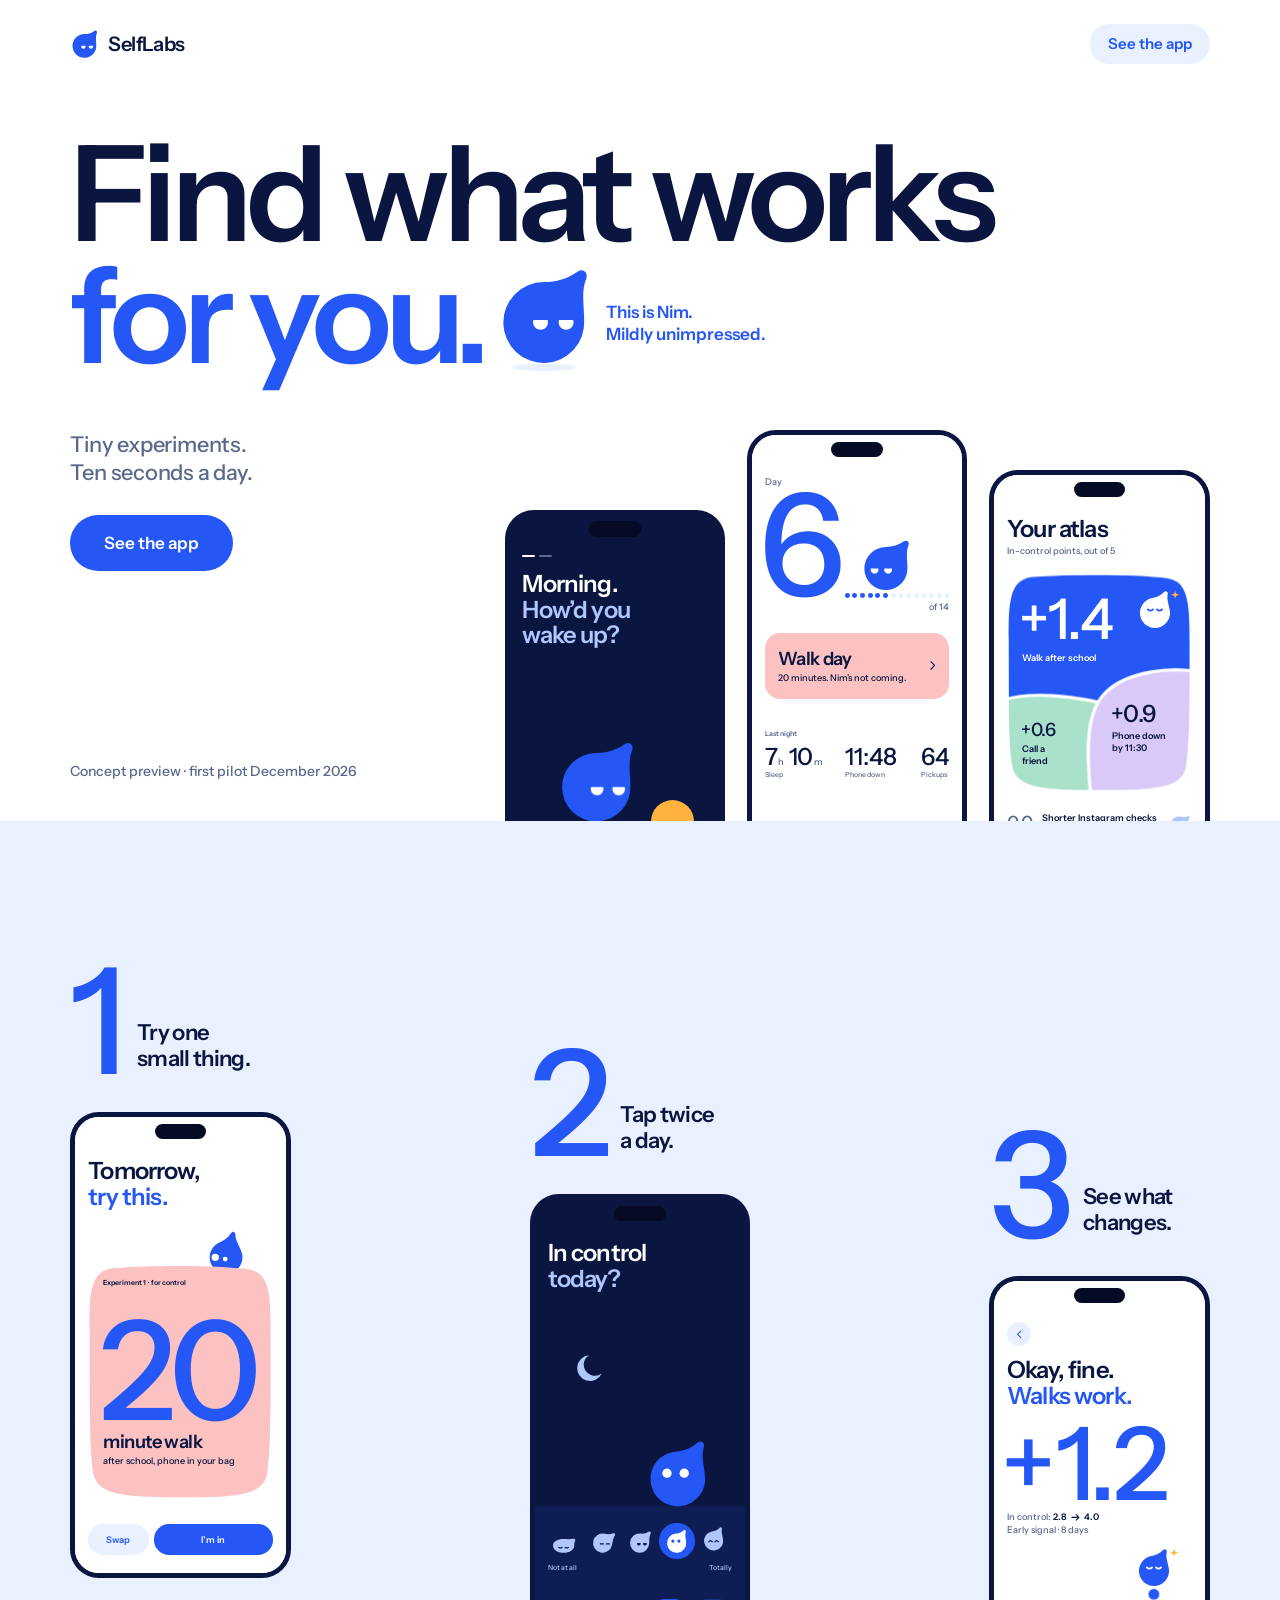
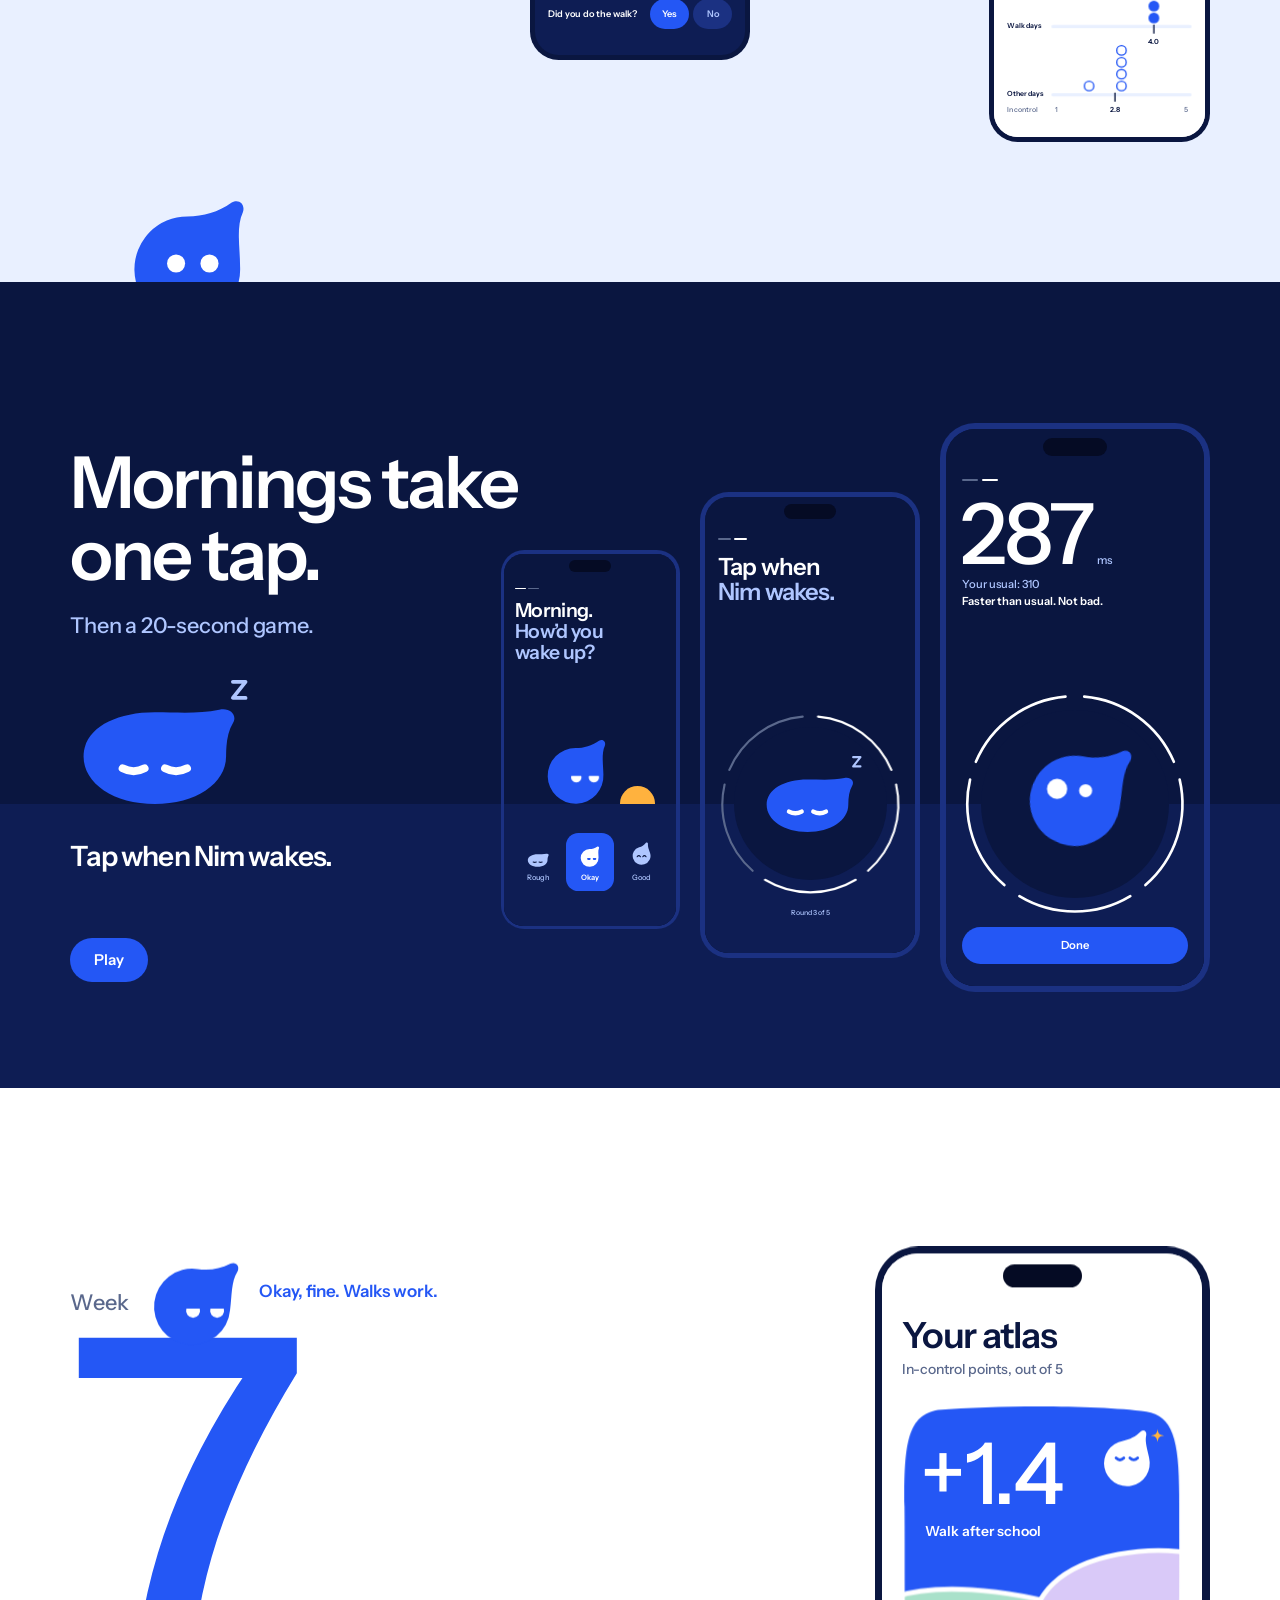
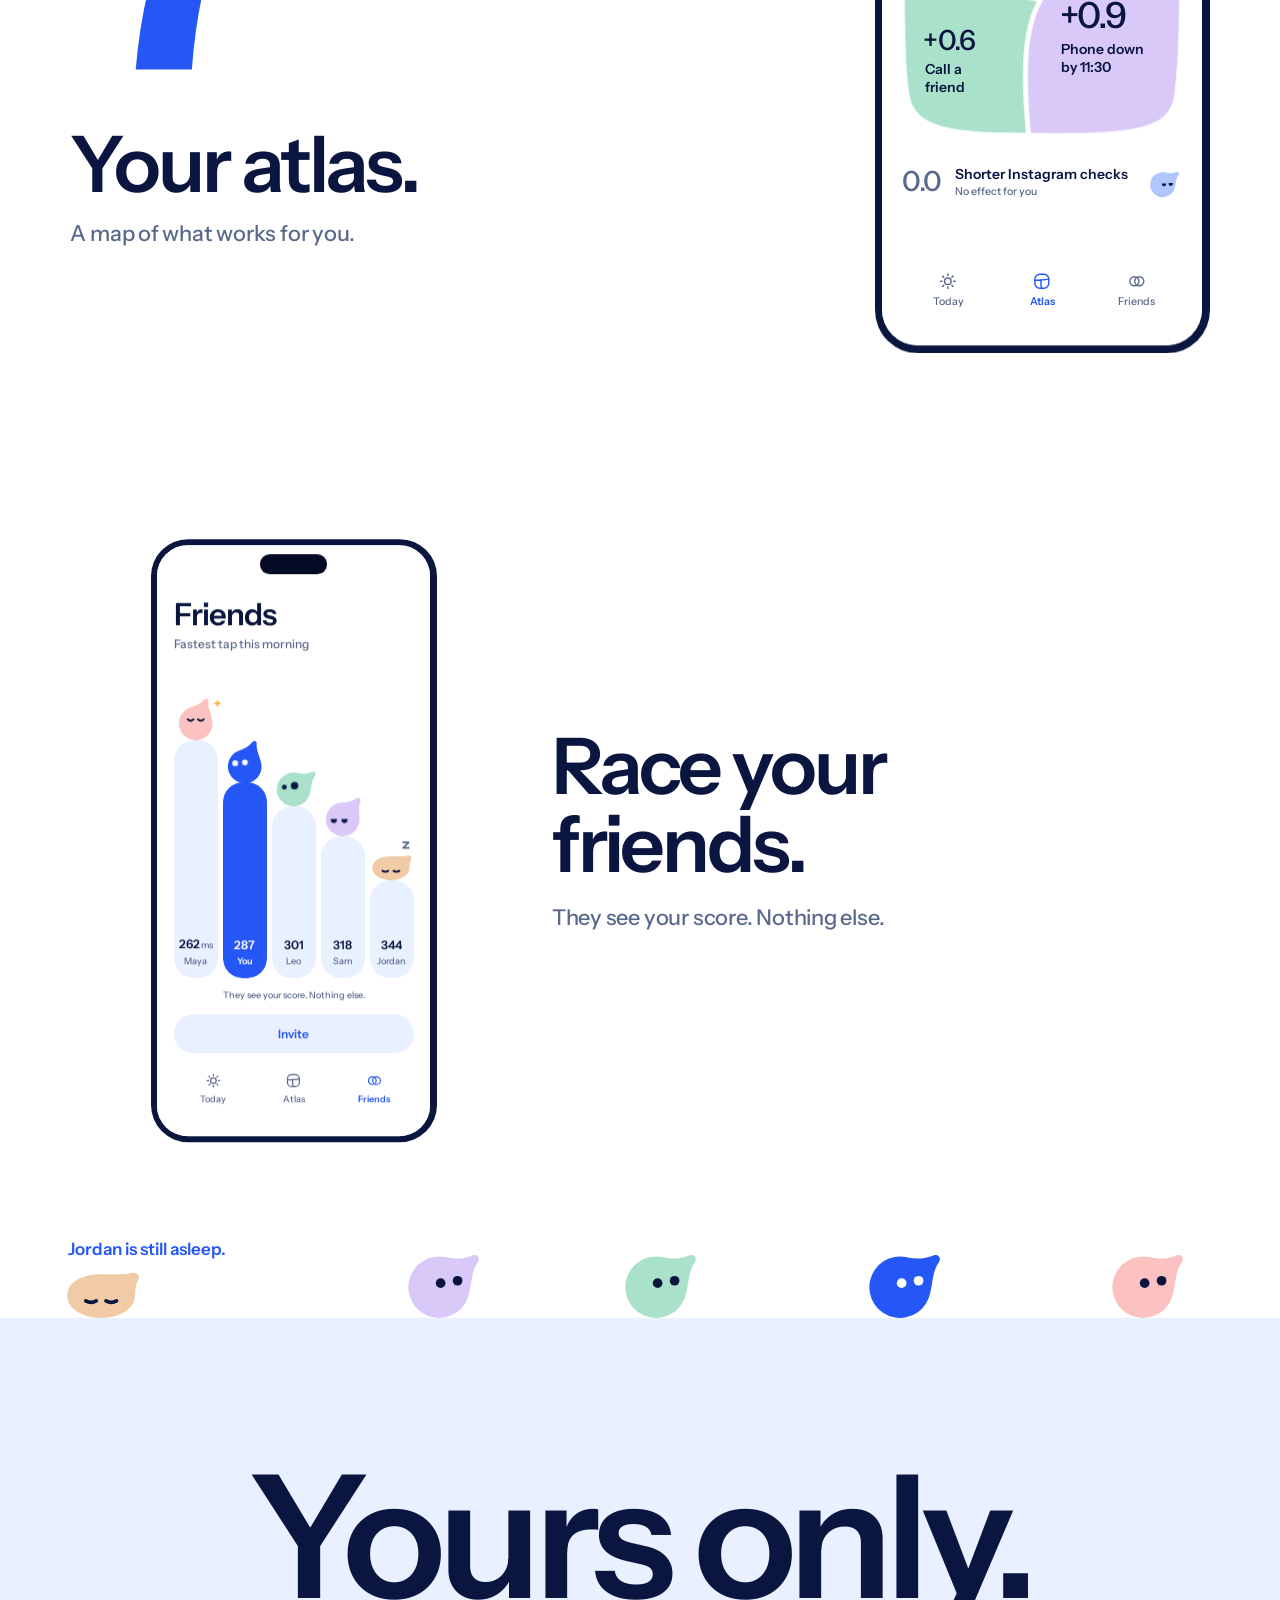
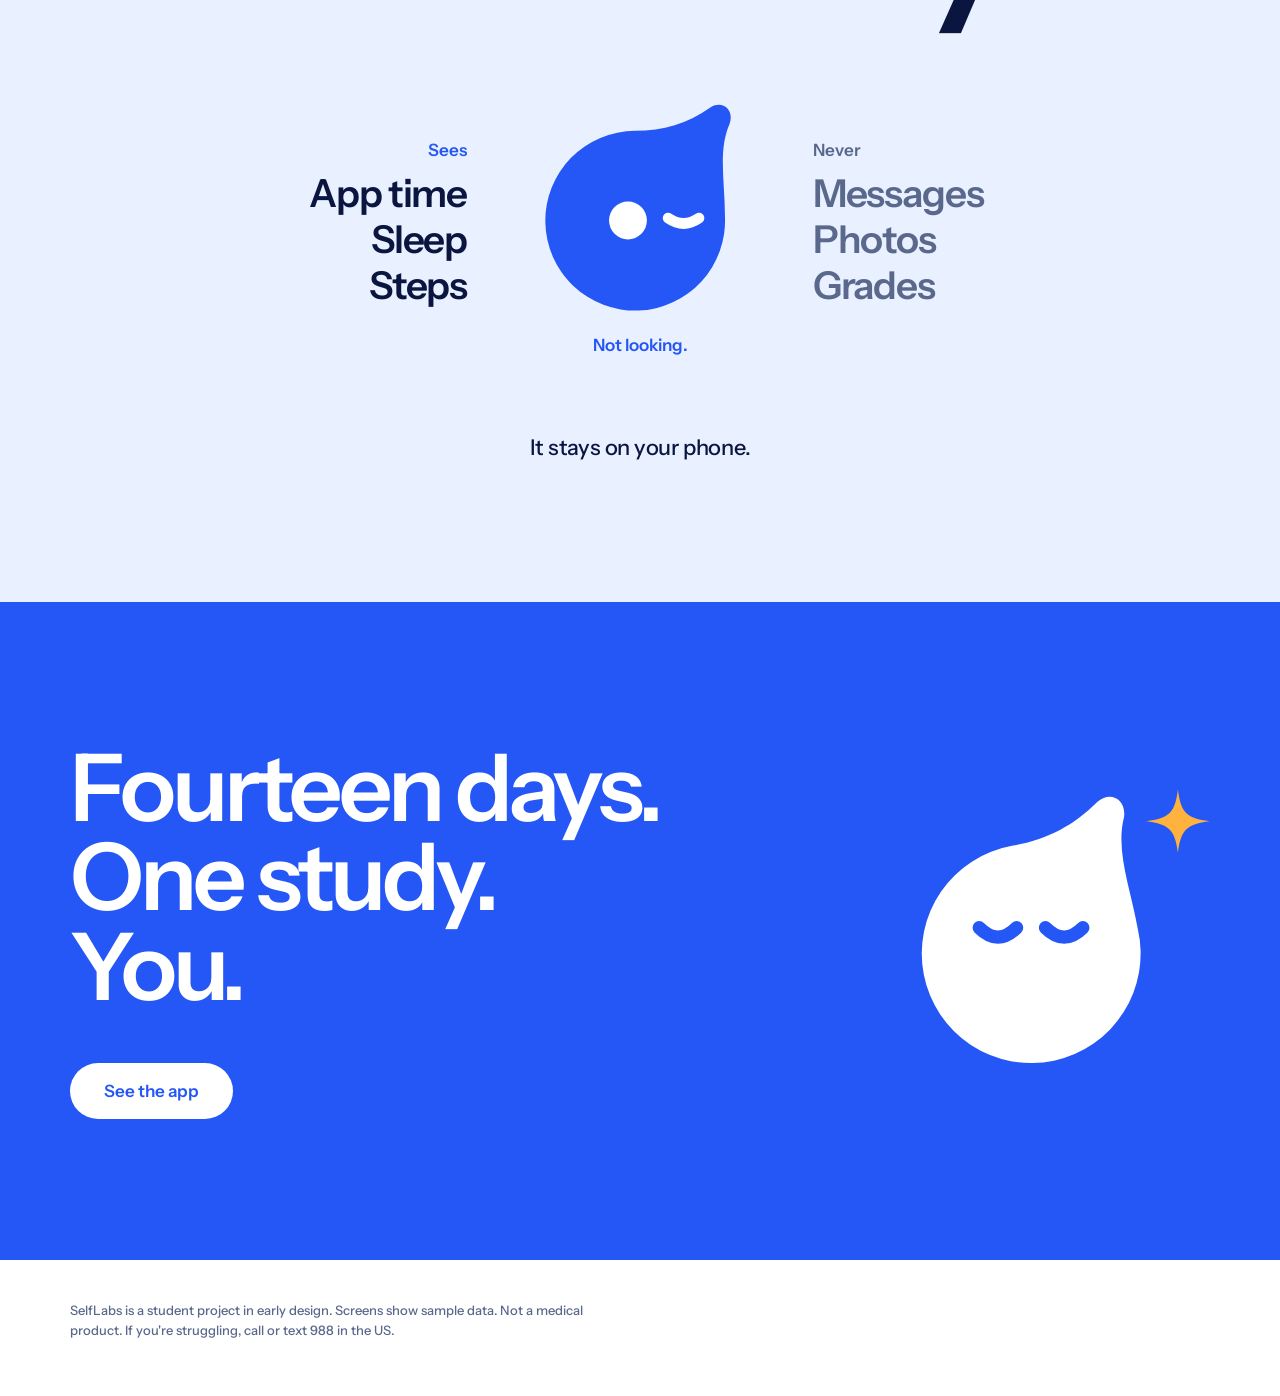
==== commit 66f89e2d: "Cache-bust site assets so returning visitors get the new styles Co-Authored-By: Claude Fable 5.2 <no" ====
--- a/index.html
+++ b/index.html
@@ -9,13 +9,13 @@
 <meta property="og:description" content="Tiny experiments. Ten seconds a day.">
 <meta property="og:image" content="figures/og.png">
 <meta name="theme-color" content="#FFFFFF">
-<link rel="icon" href="assets/favicon.svg">
+<link rel="icon" href="assets/favicon.svg?v=2">
 <link rel="preconnect" href="https://fonts.googleapis.com">
 <link rel="preconnect" href="https://fonts.gstatic.com" crossorigin>
 <link href="https://fonts.googleapis.com/css2?family=Instrument+Sans:wght@400..700&display=swap" rel="stylesheet">
-<link rel="stylesheet" href="assets/site.css">
-<link rel="stylesheet" href="assets/phone.css">
-<link rel="stylesheet" href="assets/motion.css">
+<link rel="stylesheet" href="assets/site.css?v=2">
+<link rel="stylesheet" href="assets/phone.css?v=2">
+<link rel="stylesheet" href="assets/motion.css?v=2">
 <script>document.documentElement.classList.add('js');</script>
 </head>
 <body>
@@ -169,7 +169,7 @@
   </div>
 </footer>
 
-<script src="assets/screens.js"></script>
+<script src="assets/screens.js?v=2"></script>
 <script>
 (function () {
   'use strict';
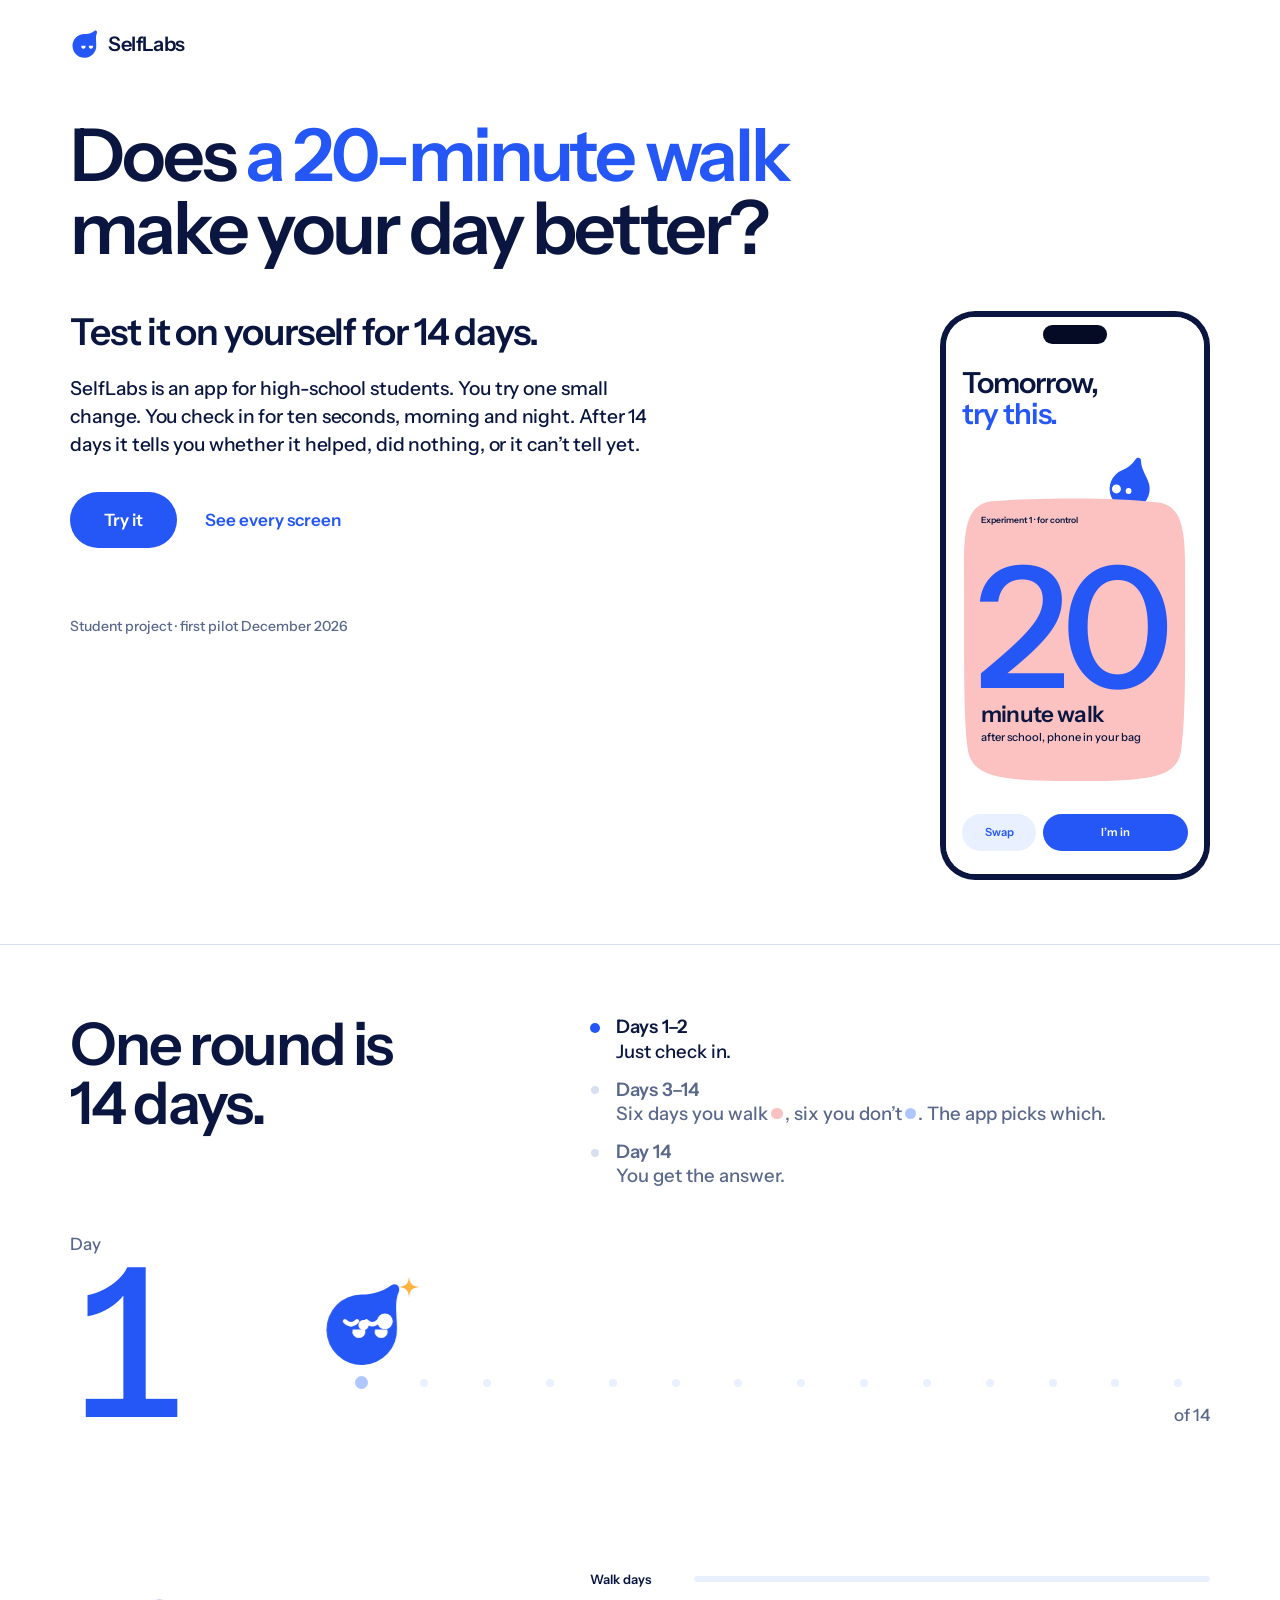
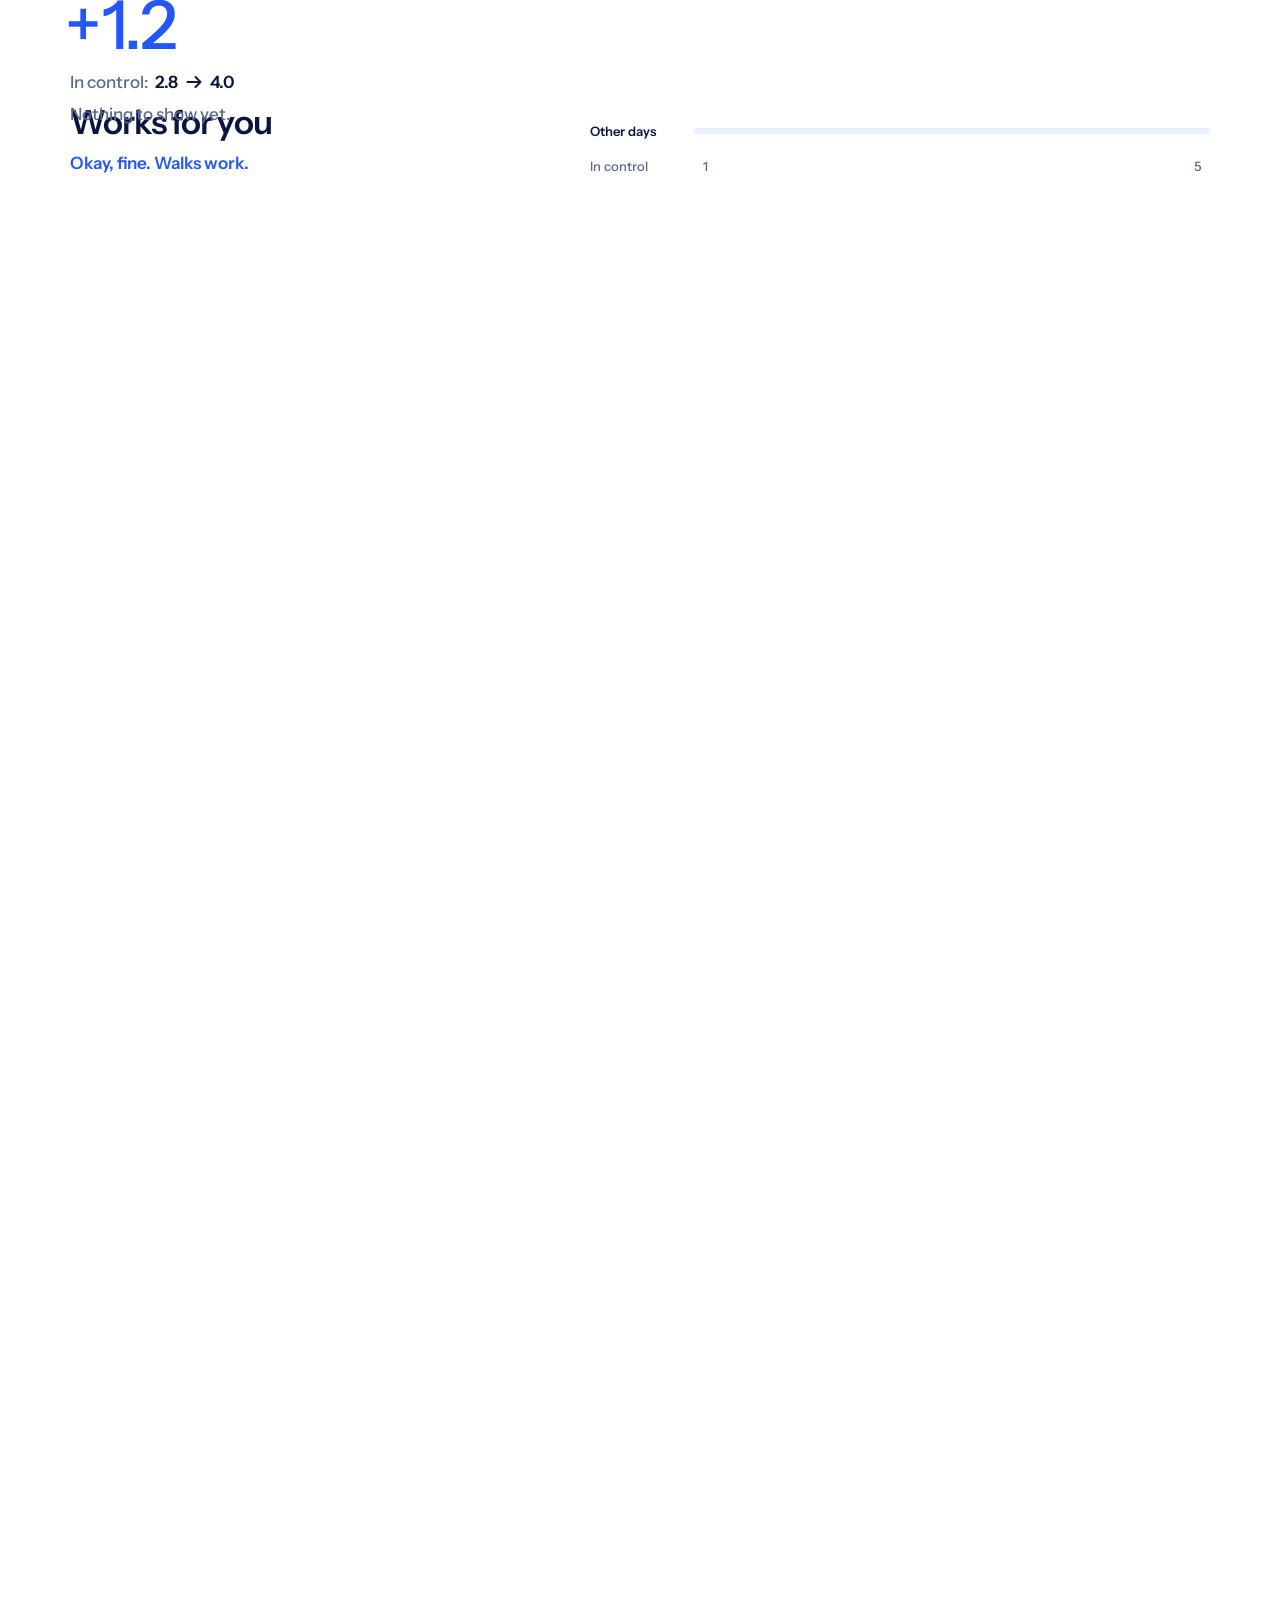
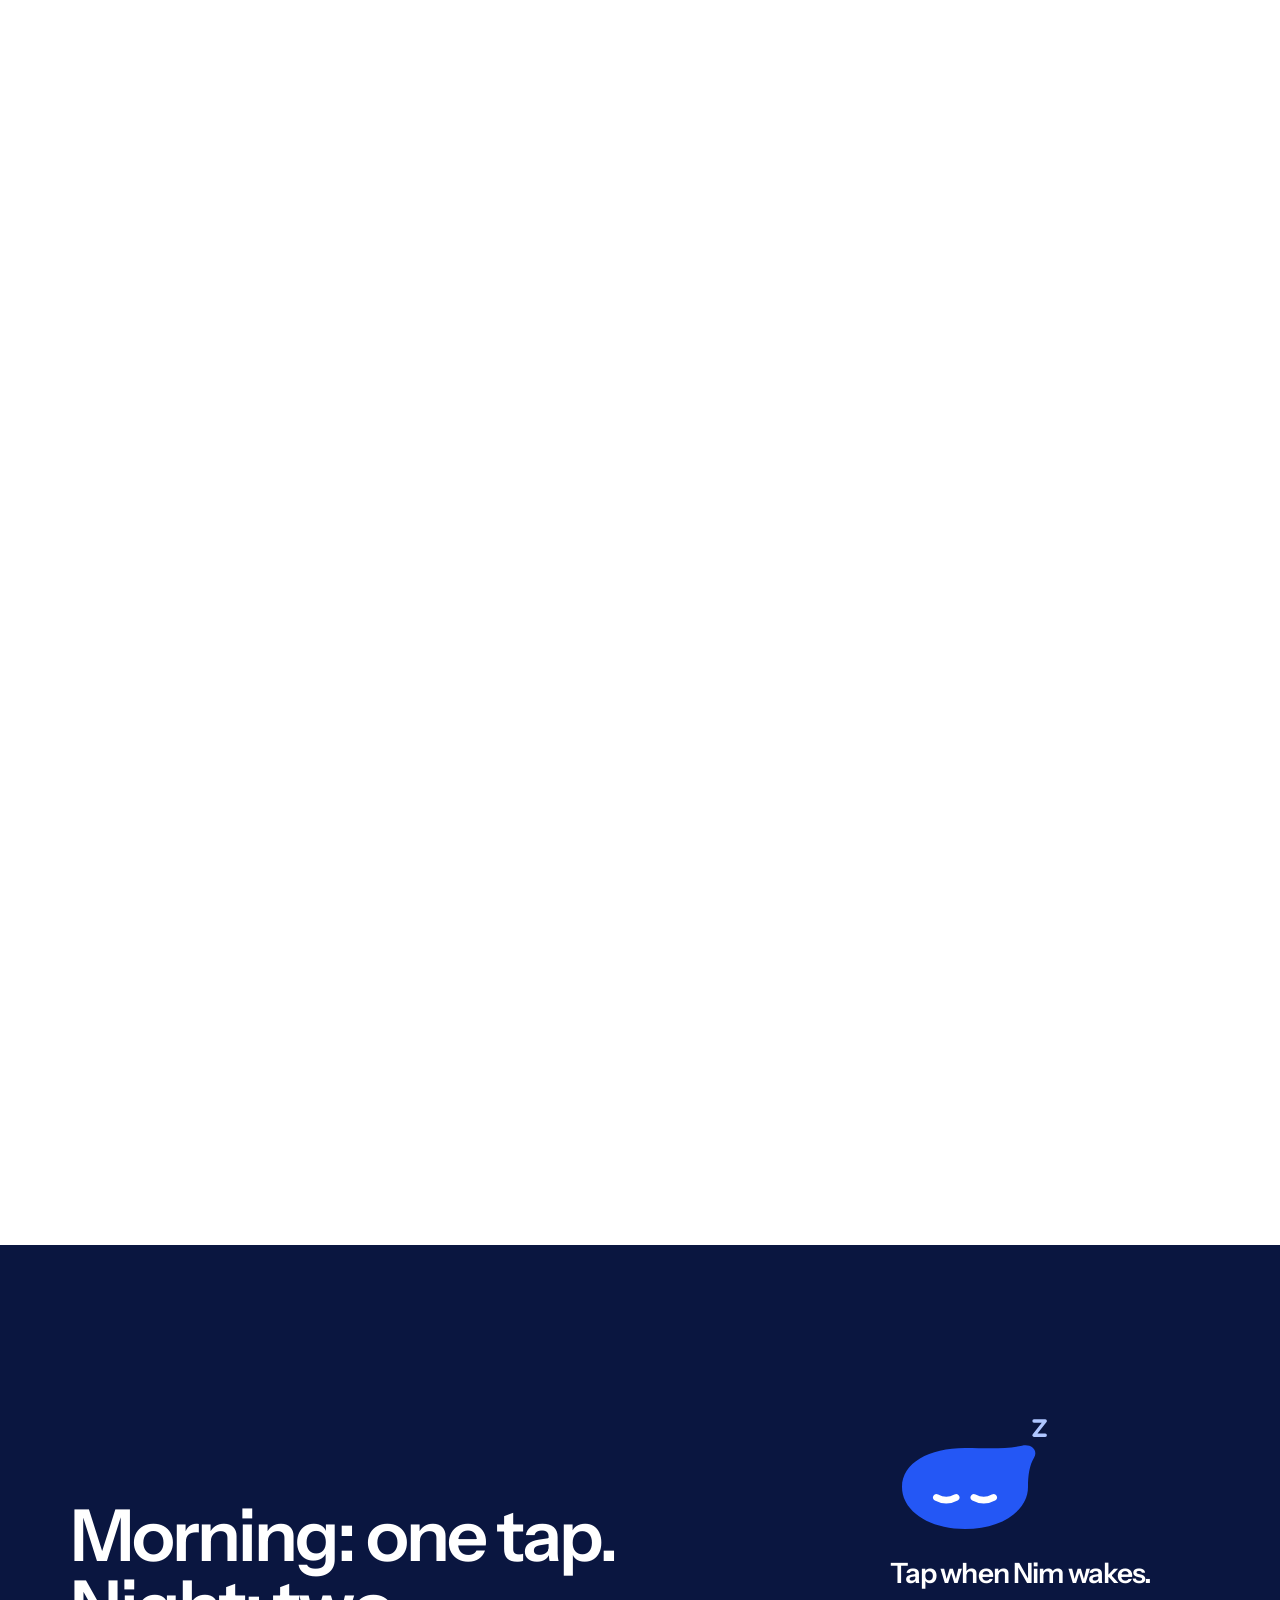
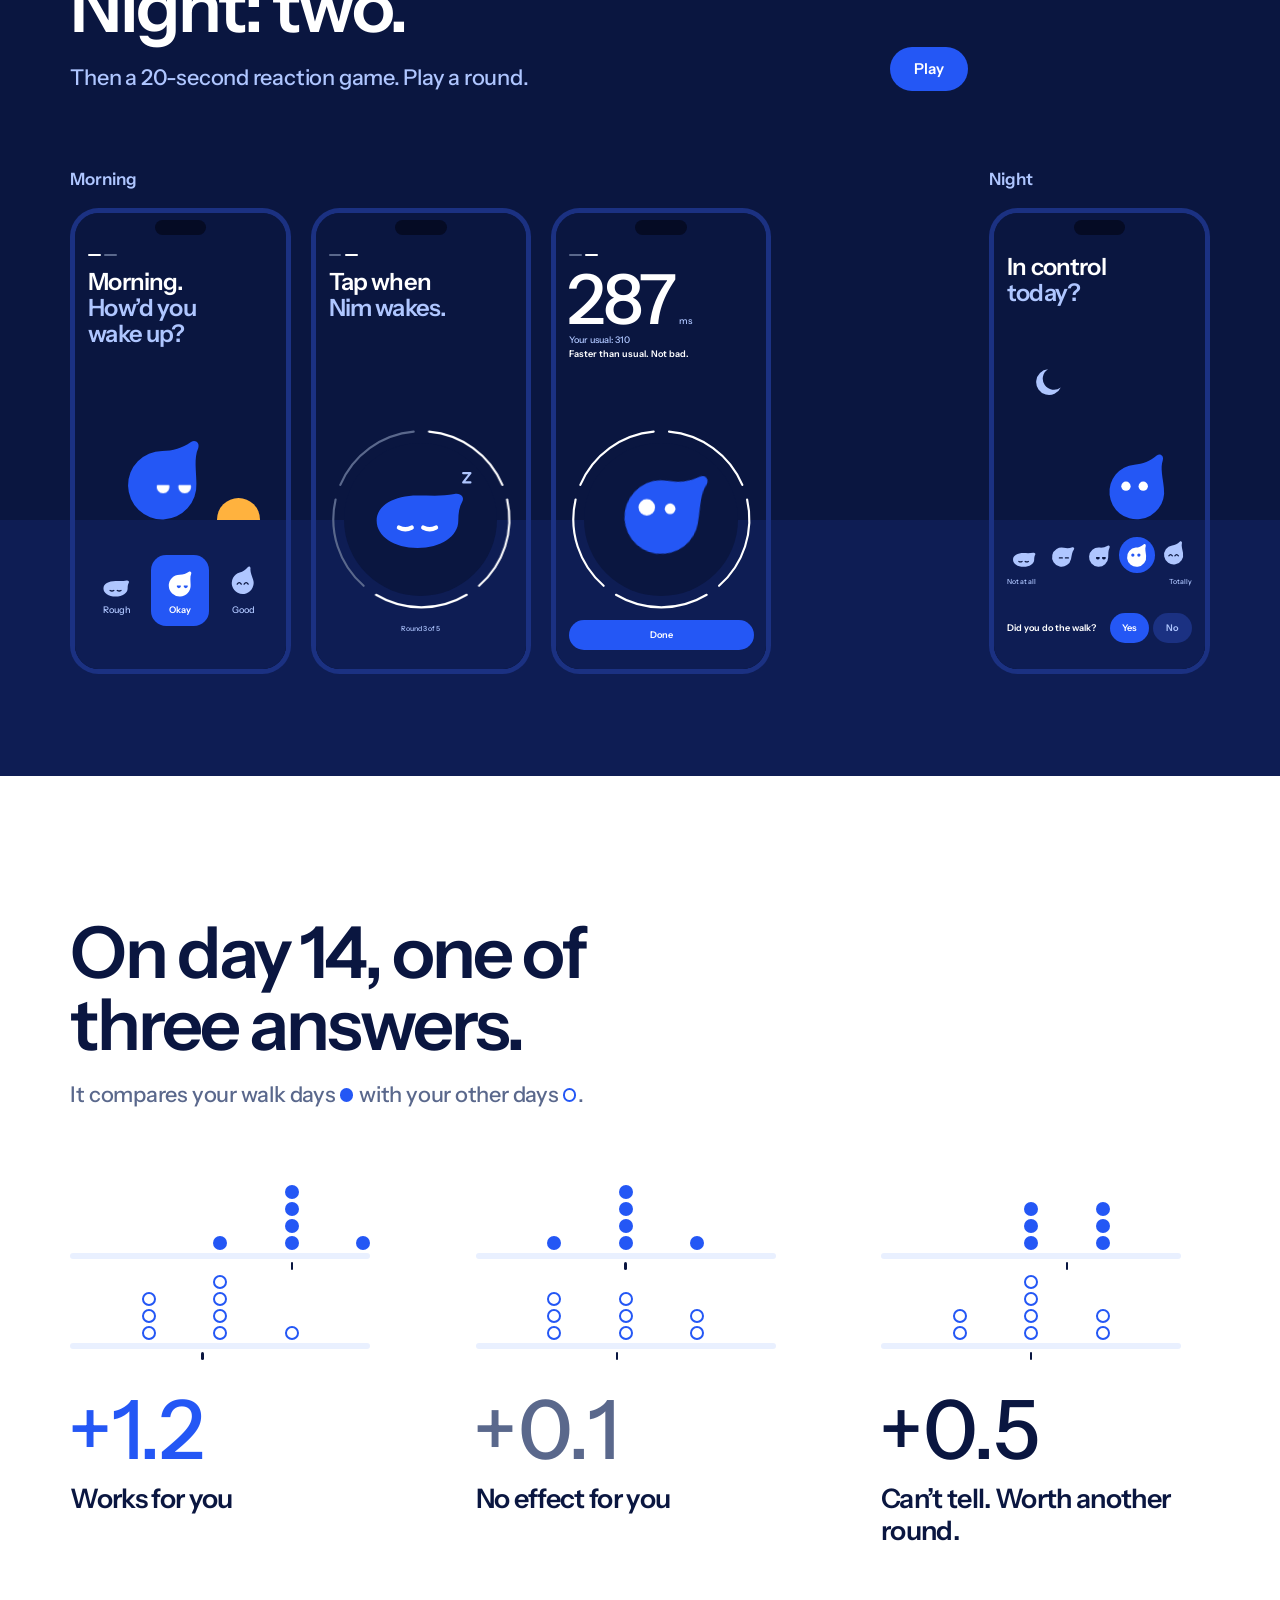
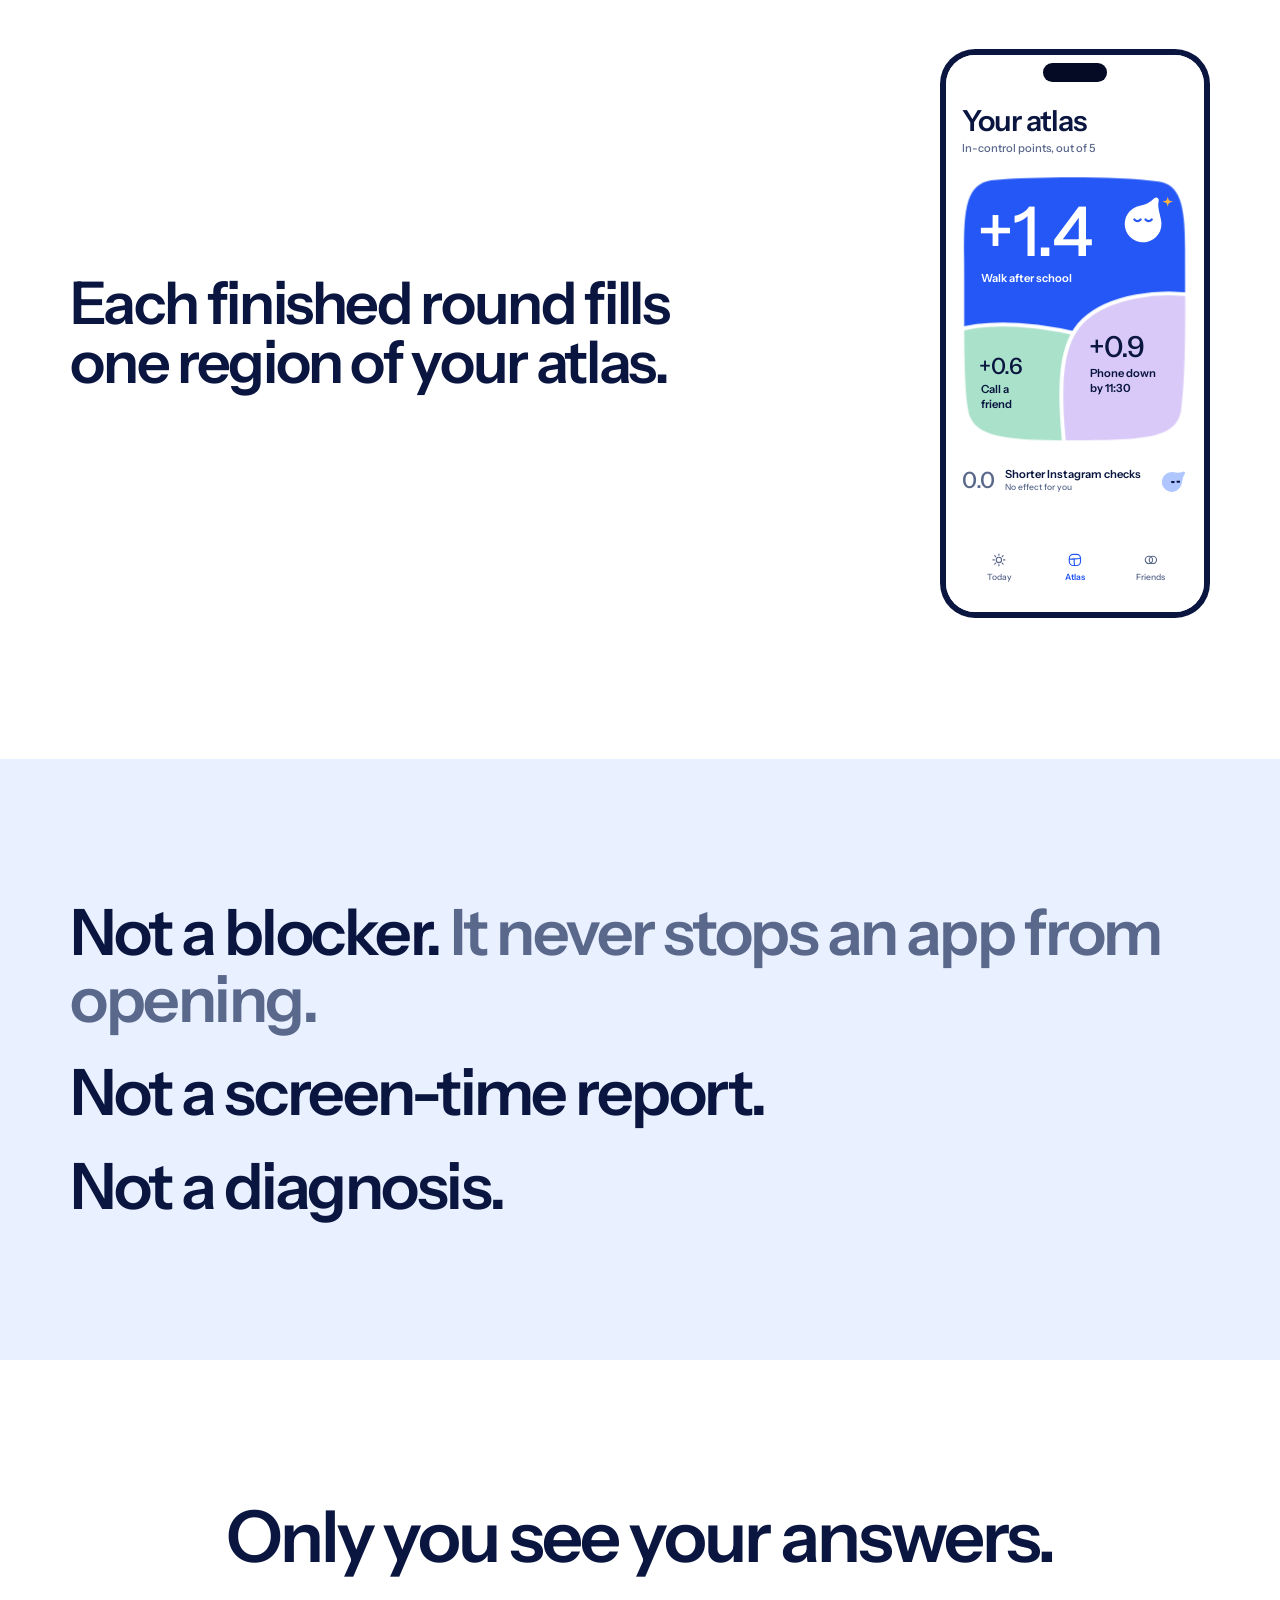
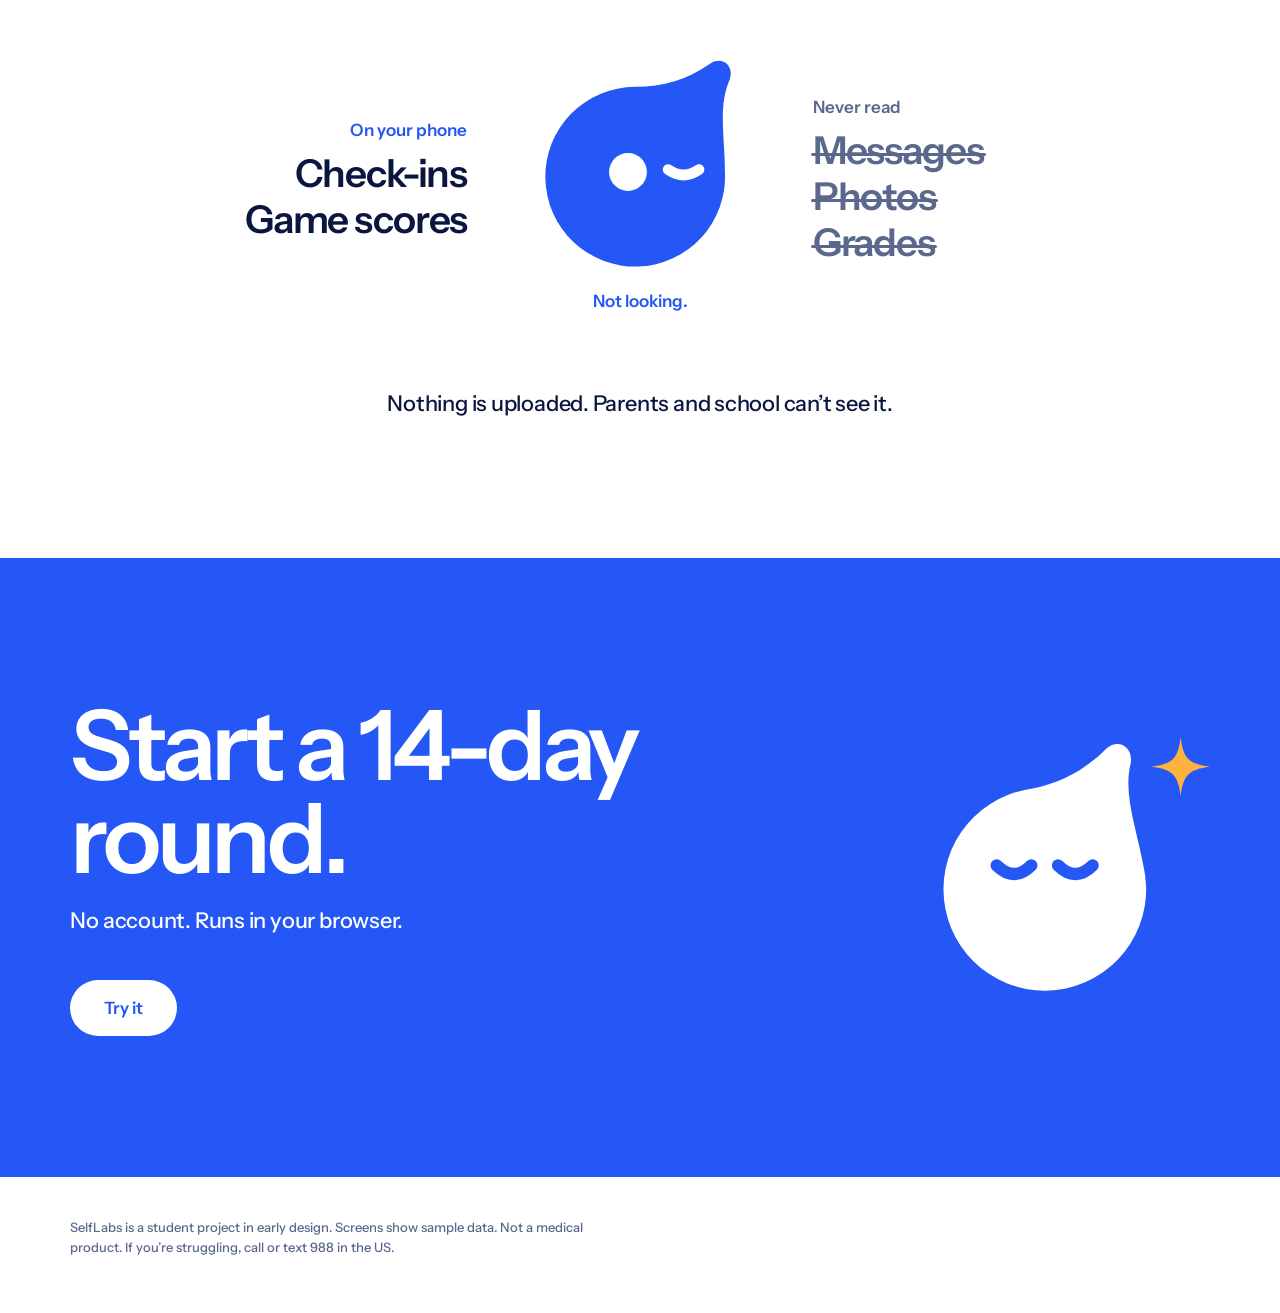
==== commit ae4cf2f1: "Add working web app v0, concrete landing page, new states, docs and walkthrough video - site/app: th" ====
--- a/index.html
+++ b/index.html
@@ -3,47 +3,66 @@
 <head>
 <meta charset="utf-8">
 <meta name="viewport" content="width=device-width, initial-scale=1">
-<title>SelfLabs · Find what works for you</title>
-<meta name="description" content="Tiny experiments. Ten seconds a day. In fourteen days, SelfLabs shows you what actually works for you.">
-<meta property="og:title" content="SelfLabs · Find what works for you">
-<meta property="og:description" content="Tiny experiments. Ten seconds a day.">
+<title>SelfLabs · Test one small change on yourself for 14 days</title>
+<meta name="description" content="SelfLabs is an app for high-school students. Try one small change, check in for ten seconds morning and night, and after 14 days it tells you whether it helped, did nothing, or it can't tell yet.">
+<meta property="og:title" content="SelfLabs · Test one small change on yourself for 14 days">
+<meta property="og:description" content="An app for high-school students. Try one small change, check in for ten seconds morning and night, and after 14 days see whether it helped.">
 <meta property="og:image" content="figures/og.png">
 <meta name="theme-color" content="#FFFFFF">
-<link rel="icon" href="assets/favicon.svg?v=2">
+<link rel="icon" href="assets/favicon.svg?v=3">
 <link rel="preconnect" href="https://fonts.googleapis.com">
 <link rel="preconnect" href="https://fonts.gstatic.com" crossorigin>
 <link href="https://fonts.googleapis.com/css2?family=Instrument+Sans:wght@400..700&display=swap" rel="stylesheet">
-<link rel="stylesheet" href="assets/site.css?v=2">
-<link rel="stylesheet" href="assets/phone.css?v=2">
-<link rel="stylesheet" href="assets/motion.css?v=2">
+<link rel="stylesheet" href="assets/site.css?v=3">
+<link rel="stylesheet" href="assets/phone.css?v=3">
+<link rel="stylesheet" href="assets/motion.css?v=3">
 <script>document.documentElement.classList.add('js');</script>
 </head>
 <body>
 
-<header class="hero">
+<header class="hero" id="top">
   <div class="wrap">
     <nav class="nav" aria-label="Main">
       <a class="brand" href="./">
         <svg class="brand-nim" viewBox="12 14 96 96" aria-hidden="true"><path d="M58 30C70 30 80 27 90 20C95 17 100 21 98 27C93 38 96 52 96 66A38 38 0 1 1 58 30Z" fill="#2457F5"/><path class="nim-eyes" d="M48.32 67.90A7 7 0 1 0 61.68 67.90ZM72.32 67.90A7 7 0 1 0 85.68 67.90Z" fill="#FFFFFF"/></svg>
         SelfLabs
       </a>
-      <a class="pill" href="mockups/">See the app</a>
     </nav>
 
-    <div class="display hero-head">
-      <h1 class="hero-h"><span class="hl" style="--i:0">Find what <br class="br-s">works</span> <br><span class="hl blue" style="--i:1">for you.</span></h1><span class="hero-tail"><button class="nim-btn hero-nim" id="nim" type="button" data-mood="okay" aria-label="Nim. Poke it."><svg class="nim" viewBox="16 14 88 100" aria-hidden="true" data-look><ellipse cx="58" cy="110" rx="30" ry="3.5" fill="#E9F0FF"/><g class="nim-hop"><g class="nim-life"><g class="nim-pose"><path class="nim-up" d="M58 30C70 30 80 27 90 20C95 17 100 21 98 27C93 38 96 52 96 66A38 38 0 1 1 58 30Z" fill="#2457F5"/></g><path class="nim-flat" d="M54 52C68 52 80 53 92 50.5C98 49 103 53.5 100 58.5C97 63.5 96 70 96 78C96 94 78 106 54 106C30 106 12 94 12 78C12 62 30 52 54 52Z" fill="#2457F5"/><g class="nim-look"><g class="nim-eyes"><path d="M48.32 67.90A7 7 0 1 0 61.68 67.90ZM72.32 67.90A7 7 0 1 0 85.68 67.90Z" fill="#FFFFFF"/></g></g><g class="nim-spark-slot"><path class="nim-spark" d="M109 11C110 19 112 21 120 22C112 23 110 25 109 33C108 25 106 23 98 22C106 21 108 19 109 11Z" fill="#FFB23E"/></g></g></g></svg></button><span class="says hero-says" id="nim-says" role="status">This is Nim. <br class="br-l">Mildly unimpressed.</span></span>
-    </div>
+    <h1 class="hero-h">
+      <span class="swap" id="swap">
+        <span class="swap-does">Does</span>
+        <span class="swap-item is-on"><span class="swap-pad">Does </span>a 20-minute <br class="br-s">walk</span>
+        <span class="swap-item" aria-hidden="true"><span class="swap-pad">Does </span>phone down <br class="br-s">by 11:30</span>
+        <span class="swap-item" aria-hidden="true"><span class="swap-pad">Does </span>10 minutes <br class="br-s">with a friend</span>
+        <span class="swap-item" aria-hidden="true"><span class="swap-pad">Does </span>5 minutes <br class="br-s">outside first</span>
+      </span>
+      <span class="hero-rest">make your day <br class="br-s">better?</span>
+    </h1>
 
     <div class="hero-row">
       <div class="hero-copy">
-        <p class="line" style="--i:0">Tiny experiments.<br>Ten seconds a day.</p>
-        <a class="btn" href="mockups/" style="--i:1">See the app</a>
-        <p class="status" style="--i:2">Concept preview · first pilot December 2026</p>
-      </div>
-      <div class="trio">
-        <div class="device" style="--i:0" data-screen="checkin" role="img" aria-label="App screen: Morning check-in"></div>
-        <div class="device" style="--i:1" data-plx-scroll="-0.05" data-screen="today" role="img" aria-label="App screen: Today"></div>
-        <div class="device" style="--i:2" data-plx-scroll="0.045" data-screen="playbook" role="img" aria-label="App screen: Your atlas"></div>
+        <p class="hero-sub" style="--i:0">Test it on yourself for 14 days.</p>
+        <p class="hero-p" style="--i:1">SelfLabs is an app for high-school students. You try one small change. You check in for ten seconds, morning and night. After 14 days it tells you whether it helped, did nothing, or it can&rsquo;t tell yet.</p>
+        <p class="hero-cta" style="--i:2"><a class="btn" href="app/">Try it</a> <a class="tlink" href="mockups/">See every screen</a></p>
+        <p class="status" style="--i:3">Student project · first pilot December 2026</p>
+      </div>
+      <div class="hero-phone">
+        <div class="device in-view" role="img" aria-label="App screen: tomorrow's experiment. A 20-minute walk after school, phone in your bag. Buttons: Swap, I'm in.">
+          <div class="phone"><div class="phone-screen"><div class="hx" id="hx">
+            <div class="hx-h">Tomorrow,<br><span class="blue">try this.</span></div>
+            <div class="hx-nim"><svg class="nim nim-bob" viewBox="0 0 120 120" width="96" height="96" aria-hidden="true"><path transform="rotate(-22 58 68)" d="M58 30C70 30 80 27 90 20C95 17 100 21 98 27C93 38 96 52 96 66A38 38 0 1 1 58 30Z" fill="#2457F5"/><g class="nim-eyes"><circle cx="33" cy="68" r="8.5" fill="#FFFFFF"/><circle cx="56" cy="72" r="5.5" fill="#FFFFFF"/></g></svg></div>
+            <div class="hx-card">
+              <svg class="hx-tints" viewBox="0 0 342 434" width="342" height="434" aria-hidden="true"><path class="hx-tint is-on" d="M44 8C120 2 236 2 298 10C330 15 338 44 338 104C338 215 340 332 332 386C326 422 296 432 190 432C92 432 26 433 12 396C1 362 4 235 3 118C2 46 8 14 44 8Z" fill="#FBC2C1"/><path class="hx-tint" d="M44 8C120 2 236 2 298 10C330 15 338 44 338 104C338 215 340 332 332 386C326 422 296 432 190 432C92 432 26 433 12 396C1 362 4 235 3 118C2 46 8 14 44 8Z" fill="#D9C9F8"/><path class="hx-tint" d="M44 8C120 2 236 2 298 10C330 15 338 44 338 104C338 215 340 332 332 386C326 422 296 432 190 432C92 432 26 433 12 396C1 362 4 235 3 118C2 46 8 14 44 8Z" fill="#A9E1CA"/><path class="hx-tint" d="M44 8C120 2 236 2 298 10C330 15 338 44 338 104C338 215 340 332 332 386C326 422 296 432 190 432C92 432 26 433 12 396C1 362 4 235 3 118C2 46 8 14 44 8Z" fill="#B2D7FD"/></svg>
+              <div class="hx-label">Experiment 1<span style="margin:0 3px 0 4px">·</span>for control</div>
+              <div class="hx-item is-on"><div class="hx-num">20</div><div class="hx-text"><div class="hx-unit">minute walk</div><div class="hx-detail">after school, phone in your bag</div></div></div>
+              <div class="hx-item"><div class="hx-num is-time">11<span class="hx-colon">:</span>30</div><div class="hx-text"><div class="hx-unit">phone down</div><div class="hx-detail">across the room, not next to your bed</div></div></div>
+              <div class="hx-item is-tall"><div class="hx-num">10</div><div class="hx-text"><div class="hx-unit">minutes with a friend</div><div class="hx-detail">a call or in person, no scrolling</div></div></div>
+              <div class="hx-item"><div class="hx-num">5</div><div class="hx-text"><div class="hx-unit">minutes outside</div><div class="hx-detail">before your first screen of the day</div></div></div>
+            </div>
+            <div class="hx-btns"><span class="hx-btn hx-swap">Swap</span><span class="hx-btn hx-in">I&rsquo;m in</span></div>
+          </div></div><i class="phone-island"></i></div>
+        </div>
       </div>
     </div>
   </div>
@@ -51,111 +70,161 @@
 
 <main>
 
-<section class="how">
-  <h2 class="vh">How it works</h2>
+<!-- 1. What do I actually do? One whole round, driven by the scroll position. The markup is the END state. -->
+<section class="round" id="round" data-state="final">
+  <div class="round-stage">
+    <div class="wrap">
+      <div class="round-grid">
+        <h2 class="headline round-h">One round is 14&nbsp;days.</h2>
+        <ol class="phases">
+          <li class="phase is-on"><b class="phase-k">Days 1&ndash;2</b> <span class="phase-t">Just check in.</span></li>
+          <li class="phase is-on"><b class="phase-k">Days 3&ndash;14</b> <span class="phase-t">Six days you walk<i class="sw sw-on"></i>, six you don&rsquo;t<i class="sw sw-off"></i>. The app picks which.</span></li>
+          <li class="phase is-on"><b class="phase-k">Day 14</b> <span class="phase-t">You get the answer.</span></li>
+        </ol>
+
+        <div class="round-day">
+          <p class="rc"><span class="rc-label">Day</span><span class="rc-num" id="rc-num">14</span></p>
+          <div class="rt">
+            <div class="rt-nim" aria-hidden="true"><svg class="nim" viewBox="10 8 112 98" data-look data-mood="proud"><g class="nim-hop"><g class="nim-life"><g class="nim-pose"><path d="M58 30C70 30 80 27 90 20C95 17 100 21 98 27C93 38 96 52 96 66A38 38 0 1 1 58 30Z" fill="#2457F5"/></g><g class="nim-look"><g class="m m-okay"><path class="nim-eyes" d="M48.32 67.90A7 7 0 1 0 61.68 67.90ZM72.32 67.90A7 7 0 1 0 85.68 67.90Z" fill="#FFFFFF"/></g><g class="m m-curious"><g class="nim-eyes"><circle cx="60" cy="63" r="5.5" fill="#FFFFFF"/><circle cx="83" cy="59" r="8.5" fill="#FFFFFF"/></g></g><g class="m m-proud"><path d="M40 59q6.5 6.5 13 0M63 59q6.5 6.5 13 0" fill="none" stroke="#FFFFFF" stroke-width="4.6" stroke-linecap="round"/></g></g></g><g class="m m-proud"><path class="nim-spark" d="M109 11C110 19 112 21 120 22C112 23 110 25 109 33C108 25 106 23 98 22C106 21 108 19 109 11Z" fill="#FFB23E"/></g></g></svg></div>
+            <div class="rt-cells" aria-hidden="true"><i class="rt-cell" data-t="base"><i class="rt-disc"></i></i><i class="rt-cell" data-t="base"><i class="rt-disc"></i></i><i class="rt-cell" data-t="on"><i class="rt-disc"></i></i><i class="rt-cell" data-t="off"><i class="rt-disc"></i></i><i class="rt-cell" data-t="on"><i class="rt-disc"></i></i><i class="rt-cell" data-t="on"><i class="rt-disc"></i></i><i class="rt-cell" data-t="off"><i class="rt-disc"></i></i><i class="rt-cell" data-t="off"><i class="rt-disc"></i></i><i class="rt-cell" data-t="on"><i class="rt-disc"></i></i><i class="rt-cell" data-t="off"><i class="rt-disc"></i></i><i class="rt-cell" data-t="off"><i class="rt-disc"></i></i><i class="rt-cell" data-t="on"><i class="rt-disc"></i></i><i class="rt-cell" data-t="on"><i class="rt-disc"></i></i><i class="rt-cell" data-t="off"><i class="rt-disc"></i></i></div>
+            <span class="rt-of">of 14</span>
+          </div>
+        </div>
+
+        <div class="chart chart-main" role="img" aria-label="How in control each day felt, from 1 to 5. Six walk days average 4.0. Eight other days average 2.8.">
+          <div class="ch-row ch-on"><span class="ch-name">Walk days</span><i class="ch-line"></i><i class="dot" style="--v:4;--s:0" data-day="3"></i><i class="dot" style="--v:4;--s:1" data-day="5"></i><i class="dot" style="--v:4;--s:2" data-day="6"></i><i class="dot" style="--v:4;--s:3" data-day="9"></i><i class="dot" style="--v:5;--s:0" data-day="12"></i><i class="dot" style="--v:3;--s:0" data-day="13"></i><i class="ch-mean" id="mean-on" style="--m:4"><b>4.0</b></i></div>
+          <div class="ch-row ch-off"><span class="ch-name">Other days</span><i class="ch-line"></i><i class="dot" style="--v:3;--s:0" data-day="1"></i><i class="dot" style="--v:2;--s:0" data-day="2"></i><i class="dot" style="--v:3;--s:1" data-day="4"></i><i class="dot" style="--v:3;--s:2" data-day="7"></i><i class="dot" style="--v:3;--s:3" data-day="8"></i><i class="dot" style="--v:2;--s:1" data-day="10"></i><i class="dot" style="--v:4;--s:0" data-day="11"></i><i class="dot" style="--v:2;--s:2" data-day="14"></i><i class="ch-mean" id="mean-off" style="--m:2.75"><b>2.8</b></i></div>
+          <div class="ch-axis" aria-hidden="true"><span>In control</span><span class="ax-1">1</span><span class="ax-5">5</span></div>
+        </div>
+
+        <div class="round-res">
+          <p class="res-num" id="res-num"><span class="pl">+</span>1<span class="pt">.</span>2</p>
+          <p class="res-line">In control: <b id="res-from">2.8</b><svg class="res-arrow" viewBox="0 0 20 20" fill="none" stroke="#0A1640" stroke-width="2" stroke-linecap="round" stroke-linejoin="round" role="img" aria-label="to"><path d="M3.5 10h13M11.5 5l5 5-5 5"/></svg><b id="res-to">4.0</b></p>
+          <div class="res-labels"><p class="res-verdict">Works for you</p><p class="res-status" id="res-status"></p></div>
+          <p class="says res-says">Okay, fine. Walks work.</p>
+        </div>
+      </div>
+    </div>
+  </div>
+</section>
+
+<!-- 2. What does a day cost me? -->
+<section class="day">
+  <i class="day-floor"></i>
   <div class="wrap">
-    <ol class="steps">
-      <li class="step">
-        <p class="step-head"><span class="num rv" style="--i:0">1</span><span class="step-text rv" style="--i:1">Try one<br>small thing.</span></p>
-        <div class="device rv rv-phone" style="--i:1" data-screen="experiment" role="img" aria-label="App screen: Tomorrow's experiment"></div>
+    <div class="day-top">
+      <div class="day-copy">
+        <h2 class="headline rv">Morning: one tap. <br>Night: two.</h2>
+        <p class="line rv" style="--i:1">Then a 20-second reaction game. <span class="needs-js">Play a round.</span></p>
+      </div>
+      <button class="toy rv" style="--i:2" id="toy" type="button" data-state="idle" data-nim="asleep">
+        <svg class="nim toy-nim" viewBox="4 10 112 96" aria-hidden="true"><g class="nim-hop"><g class="toy-flat"><g class="nim-life"><path d="M54 52C68 52 80 53 92 50.5C98 49 103 53.5 100 58.5C97 63.5 96 70 96 78C96 94 78 106 54 106C30 106 12 94 12 78C12 62 30 52 54 52Z" fill="#2457F5"/><path d="M35 85q6.5 3.5 13 0M60 85q6.5 3.5 13 0" fill="none" stroke="#FFFFFF" stroke-width="4.6" stroke-linecap="round"/></g><path class="toy-z" d="M100 34h7.5l-7.5 9.5h7.5" fill="none" stroke="#AFC6FF" stroke-width="2.2" stroke-linecap="round" stroke-linejoin="round"/></g><g class="toy-up"><path d="M58 30C70 30 80 27 90 20C95 17 100 21 98 27C93 38 96 52 96 66A38 38 0 1 1 58 30Z" fill="#2457F5"/><g class="toy-eyes e-awake"><circle cx="48" cy="62" r="8.5" fill="#FFFFFF"/><circle cx="75" cy="62" r="8.5" fill="#FFFFFF"/></g><g class="toy-eyes e-okay"><path d="M48.32 67.90A7 7 0 1 0 61.68 67.90ZM72.32 67.90A7 7 0 1 0 85.68 67.90Z" fill="#FFFFFF"/></g><g class="toy-eyes e-wink"><circle cx="55" cy="66" r="8" fill="#FFFFFF"/><path d="M72 65q6.5 4.5 13 0" fill="none" stroke="#FFFFFF" stroke-width="4.6" stroke-linecap="round"/></g></g></g></svg>
+        <span class="toy-main" id="toy-main">Tap when Nim wakes.</span>
+        <span class="toy-says" id="toy-says"></span>
+        <span class="toy-pill" id="toy-pill">Play</span>
+      </button>
+      <p class="vh" id="toy-live" role="status"></p>
+    </div>
+    <div class="day-stage">
+      <div class="day-group">
+        <h3 class="day-label rv">Morning</h3>
+        <div class="day-phones">
+          <div class="device rv rv-phone" style="--i:0" data-screen="checkin" role="img" aria-label="App screen: morning check-in. How'd you wake up? Rough, okay or good."></div>
+          <div class="device rv rv-phone" style="--i:1" data-screen="game" role="img" aria-label="App screen: the reaction game. Tap when Nim wakes."></div>
+          <div class="device rv rv-phone" style="--i:2" data-screen="result" role="img" aria-label="App screen: game result, 287 milliseconds."></div>
+        </div>
+      </div>
+      <div class="day-group">
+        <h3 class="day-label rv" style="--i:3">Night</h3>
+        <div class="day-phones">
+          <div class="device rv rv-phone" style="--i:3" data-screen="checkout" role="img" aria-label="App screen: night check-out. In control today, 1 to 5? Did you do the walk, yes or no."></div>
+        </div>
+      </div>
+    </div>
+  </div>
+</section>
+
+<!-- 3. What do I get? -->
+<section class="get">
+  <div class="wrap">
+    <h2 class="headline rv">On day 14, one of <br>three answers.</h2>
+    <p class="line get-line rv" style="--i:1">It compares your walk days<i class="sw sw-fill"></i> with your other days<i class="sw sw-ring"></i>.</p>
+    <ul class="outs">
+      <li class="out rv" style="--i:0">
+        <div class="chart" role="img" aria-label="Walk days average 4.0, other days 2.8.">
+          <div class="ch-row ch-on"><i class="ch-line"></i><i class="dot" style="--v:4;--s:0;--k:0"></i><i class="dot" style="--v:4;--s:1;--k:1"></i><i class="dot" style="--v:4;--s:2;--k:2"></i><i class="dot" style="--v:4;--s:3;--k:3"></i><i class="dot" style="--v:5;--s:0;--k:4"></i><i class="dot" style="--v:3;--s:0;--k:5"></i><i class="ch-mean" style="--m:4"></i></div>
+          <div class="ch-row ch-off"><i class="ch-line"></i><i class="dot" style="--v:3;--s:0;--k:6"></i><i class="dot" style="--v:2;--s:0;--k:7"></i><i class="dot" style="--v:3;--s:1;--k:8"></i><i class="dot" style="--v:3;--s:2;--k:9"></i><i class="dot" style="--v:3;--s:3;--k:10"></i><i class="dot" style="--v:2;--s:1;--k:11"></i><i class="dot" style="--v:4;--s:0;--k:12"></i><i class="dot" style="--v:2;--s:2;--k:13"></i><i class="ch-mean" style="--m:2.75"></i></div>
+        </div>
+        <p class="out-num blue"><span class="pl">+</span>1<span class="pt">.</span>2</p>
+        <h3 class="out-name">Works for you</h3>
       </li>
-      <li class="step" data-plx="-14">
-        <p class="step-head"><span class="num rv" style="--i:1">2</span><span class="step-text rv" style="--i:2">Tap twice<br>a day.</span></p>
-        <div class="device rv rv-phone" style="--i:2" data-screen="checkout" role="img" aria-label="App screen: Night check-out"></div>
+      <li class="out rv" style="--i:1">
+        <div class="chart" role="img" aria-label="Walk days average 3.0, other days 2.9.">
+          <div class="ch-row ch-on"><i class="ch-line"></i><i class="dot" style="--v:3;--s:0;--k:0"></i><i class="dot" style="--v:2;--s:0;--k:1"></i><i class="dot" style="--v:3;--s:1;--k:2"></i><i class="dot" style="--v:3;--s:2;--k:3"></i><i class="dot" style="--v:4;--s:0;--k:4"></i><i class="dot" style="--v:3;--s:3;--k:5"></i><i class="ch-mean" style="--m:3"></i></div>
+          <div class="ch-row ch-off"><i class="ch-line"></i><i class="dot" style="--v:2;--s:0;--k:6"></i><i class="dot" style="--v:3;--s:0;--k:7"></i><i class="dot" style="--v:4;--s:0;--k:8"></i><i class="dot" style="--v:2;--s:1;--k:9"></i><i class="dot" style="--v:3;--s:1;--k:10"></i><i class="dot" style="--v:4;--s:1;--k:11"></i><i class="dot" style="--v:3;--s:2;--k:12"></i><i class="dot" style="--v:2;--s:2;--k:13"></i><i class="ch-mean" style="--m:2.875"></i></div>
+        </div>
+        <p class="out-num is-flat"><span class="pl">+</span>0<span class="pt">.</span>1</p>
+        <h3 class="out-name">No effect for you</h3>
       </li>
-      <li class="step" data-plx="-28">
-        <p class="step-head"><span class="num rv" style="--i:2">3</span><span class="step-text rv" style="--i:3">See what<br>changes.</span></p>
-        <div class="device rv rv-phone" style="--i:3" data-screen="insight" role="img" aria-label="App screen: First signal"></div>
+      <li class="out rv" style="--i:2">
+        <div class="chart" role="img" aria-label="Walk days average 3.5, other days 3.0.">
+          <div class="ch-row ch-on"><i class="ch-line"></i><i class="dot" style="--v:3;--s:0;--k:0"></i><i class="dot" style="--v:4;--s:0;--k:1"></i><i class="dot" style="--v:3;--s:1;--k:2"></i><i class="dot" style="--v:4;--s:1;--k:3"></i><i class="dot" style="--v:4;--s:2;--k:4"></i><i class="dot" style="--v:3;--s:2;--k:5"></i><i class="ch-mean" style="--m:3.5"></i></div>
+          <div class="ch-row ch-off"><i class="ch-line"></i><i class="dot" style="--v:3;--s:0;--k:6"></i><i class="dot" style="--v:2;--s:0;--k:7"></i><i class="dot" style="--v:3;--s:1;--k:8"></i><i class="dot" style="--v:4;--s:0;--k:9"></i><i class="dot" style="--v:3;--s:2;--k:10"></i><i class="dot" style="--v:2;--s:1;--k:11"></i><i class="dot" style="--v:3;--s:3;--k:12"></i><i class="dot" style="--v:4;--s:1;--k:13"></i><i class="ch-mean" style="--m:3"></i></div>
+        </div>
+        <p class="out-num"><span class="pl">+</span>0<span class="pt">.</span>5</p>
+        <h3 class="out-name">Can&rsquo;t tell. Worth another round.</h3>
       </li>
-    </ol>
-  </div>
-  <div class="peek" aria-hidden="true">
-    <svg class="nim peek-nim" viewBox="14 14 92 96" data-look><path d="M58 30C70 30 80 27 90 20C95 17 100 21 98 27C93 38 96 52 96 66A38 38 0 1 1 58 30Z" fill="#2457F5"/><g class="nim-look"><g class="nim-eyes"><circle cx="50" cy="62" r="6.5" fill="#FFFFFF"/><circle cx="74" cy="62" r="6.5" fill="#FFFFFF"/></g></g></svg>
+    </ul>
+    <div class="atlas-row">
+      <h3 class="headline atlas-h rv">Each finished round fills one region of your atlas.</h3>
+      <div class="device rv rv-phone" style="--i:1" data-screen="playbook" role="img" aria-label="App screen: your atlas, a map with one coloured region per finished experiment."></div>
+    </div>
   </div>
 </section>
 
-<section class="night">
-  <i class="night-floor"></i>
-  <div class="wrap night-grid">
-    <div class="night-copy">
-      <h2 class="headline rv">Mornings take <br>one tap.</h2>
-      <p class="line rv" style="--i:1">Then a 20-second game.</p>
-    </div>
-    <div class="night-stage">
-      <div class="device d-a" style="--i:0" data-screen="checkin" role="img" aria-label="App screen: Morning check-in"></div>
-      <div class="device d-m" style="--i:1" data-screen="game" role="img" aria-label="App screen: Wake-up game"></div>
-      <div class="device d-b" style="--i:2" data-screen="result" role="img" aria-label="App screen: Game result"></div>
-    </div>
-    <button class="toy" id="toy" type="button" data-state="idle" data-nim="asleep">
-      <svg class="nim toy-nim" viewBox="4 10 112 96" aria-hidden="true"><g class="nim-hop"><g class="toy-flat"><g class="nim-life"><path d="M54 52C68 52 80 53 92 50.5C98 49 103 53.5 100 58.5C97 63.5 96 70 96 78C96 94 78 106 54 106C30 106 12 94 12 78C12 62 30 52 54 52Z" fill="#2457F5"/><path d="M35 85q6.5 3.5 13 0M60 85q6.5 3.5 13 0" fill="none" stroke="#FFFFFF" stroke-width="4.6" stroke-linecap="round"/></g><path class="toy-z" d="M100 34h7.5l-7.5 9.5h7.5" fill="none" stroke="#AFC6FF" stroke-width="2.2" stroke-linecap="round" stroke-linejoin="round"/></g><g class="toy-up"><path d="M58 30C70 30 80 27 90 20C95 17 100 21 98 27C93 38 96 52 96 66A38 38 0 1 1 58 30Z" fill="#2457F5"/><g class="toy-eyes e-awake"><circle cx="48" cy="62" r="8.5" fill="#FFFFFF"/><circle cx="75" cy="62" r="8.5" fill="#FFFFFF"/></g><g class="toy-eyes e-okay"><path d="M48.32 67.90A7 7 0 1 0 61.68 67.90ZM72.32 67.90A7 7 0 1 0 85.68 67.90Z" fill="#FFFFFF"/></g><g class="toy-eyes e-wink"><circle cx="55" cy="66" r="8" fill="#FFFFFF"/><path d="M72 65q6.5 4.5 13 0" fill="none" stroke="#FFFFFF" stroke-width="4.6" stroke-linecap="round"/></g></g></g></svg>
-      <span class="toy-main" id="toy-main">Tap when Nim wakes.</span>
-      <span class="toy-says" id="toy-says"></span>
-      <span class="toy-pill" id="toy-pill">Play</span>
-    </button>
-    <p class="vh" id="toy-live" role="status"></p>
+<!-- 4. What is it not? -->
+<section class="nots">
+  <div class="wrap">
+    <h2 class="vh">What SelfLabs is not</h2>
+    <ul class="not-list">
+      <li class="not rv">Not a blocker. <span class="not-why">It never stops an app from opening.</span></li>
+      <li class="not rv" style="--i:1">Not a screen-time report.</li>
+      <li class="not rv" style="--i:2">Not a diagnosis.</li>
+    </ul>
   </div>
 </section>
 
-<section class="atlas">
-  <div class="wrap atlas-grid">
-    <div class="atlas-copy" data-plx="16">
-      <h2 class="atlas-h"><span class="atlas-day rv">Week</span> <span class="atlas-num rv" style="--i:1" data-count="8">8</span><span class="vh">.</span> <span class="headline rv" style="--i:2">Your atlas.</span></h2>
-      <p class="line rv" style="--i:3">A map of what works for you.</p>
-      <div class="atlas-perch">
-        <svg class="nim atlas-nim" viewBox="14 14 92 96" aria-hidden="true" data-look><g class="nim-hop"><path transform="rotate(8 58 68)" d="M58 30C70 30 80 27 90 20C95 17 100 21 98 27C93 38 96 52 96 66A38 38 0 1 1 58 30Z" fill="#2457F5"/><g class="nim-look"><g class="nim-eyes"><path transform="translate(4 0)" d="M48.32 67.90A7 7 0 1 0 61.68 67.90ZM72.32 67.90A7 7 0 1 0 85.68 67.90Z" fill="#FFFFFF"/></g></g></g></svg>
-        <div class="atlas-says"><p class="says">Okay, fine. Walks work.</p></div>
-      </div>
-    </div>
-    <div class="device rv rv-phone" style="--i:1" data-plx="-22" data-screen="playbook" role="img" aria-label="App screen: Your atlas"></div>
-  </div>
-</section>
-
-<section class="friends">
-  <div class="wrap friends-grid">
-    <div class="device rv rv-phone" data-plx="-16" data-screen="friends" role="img" aria-label="App screen: Friends"></div>
-    <div class="friends-copy">
-      <h2 class="headline rv" style="--i:1">Race your <br>friends.</h2>
-      <p class="line rv" style="--i:2">They see your score. Nothing else.</p>
-    </div>
-  </div>
-  <div class="race">
-    <div class="racer is-asleep" style="--x:5%;--xs:0%" aria-hidden="true"><svg class="nim" viewBox="8 6 104 100"><g class="nim-life"><path d="M54 52C68 52 80 53 92 50.5C98 49 103 53.5 100 58.5C97 63.5 96 70 96 78C96 94 78 106 54 106C30 106 12 94 12 78C12 62 30 52 54 52Z" fill="#F0CBA5"/><path d="M35 85q6.5 3.5 13 0M60 85q6.5 3.5 13 0" fill="none" stroke="#0A1640" stroke-width="4.6" stroke-linecap="round"/></g></svg></div>
-    <p class="says race-says" style="--x:5%;--xs:0%">Jordan is still asleep.</p>
-    <div class="racer runner is-extra" style="--x:31%;--t:1.9s;--d:.24s;--hop:-1.2s" aria-hidden="true"><svg class="nim" viewBox="8 6 104 100"><path transform="translate(2 0) rotate(13 58 68)" d="M58 30C70 30 80 27 90 20C95 17 100 21 98 27C93 38 96 52 96 66A38 38 0 1 1 58 30Z" fill="#D9C9F8"/><circle cx="62" cy="63" r="6" fill="#0A1640"/><circle cx="83" cy="60" r="6" fill="#0A1640"/></svg></div>
-    <div class="racer runner" style="--x:48%;--xs:44%;--t:1.6s;--d:.16s;--hop:-2.6s" aria-hidden="true"><svg class="nim" viewBox="8 6 104 100"><path transform="translate(2 0) rotate(13 58 68)" d="M58 30C70 30 80 27 90 20C95 17 100 21 98 27C93 38 96 52 96 66A38 38 0 1 1 58 30Z" fill="#A9E1CA"/><circle cx="62" cy="63" r="6" fill="#0A1640"/><circle cx="83" cy="60" r="6" fill="#0A1640"/></svg></div>
-    <div class="racer runner" style="--x:67%;--xs:64%;--t:1.35s;--d:.08s;--hop:-0.5s" aria-hidden="true"><svg class="nim" viewBox="8 6 104 100"><path transform="translate(2 0) rotate(13 58 68)" d="M58 30C70 30 80 27 90 20C95 17 100 21 98 27C93 38 96 52 96 66A38 38 0 1 1 58 30Z" fill="#2457F5"/><circle cx="62" cy="63" r="6" fill="#FFFFFF"/><circle cx="83" cy="60" r="6" fill="#FFFFFF"/></svg></div>
-    <div class="racer runner" style="--x:86%;--xs:84%;--t:1.1s;--d:0s;--hop:-1.9s" aria-hidden="true"><svg class="nim" viewBox="8 6 104 100"><path transform="translate(2 0) rotate(13 58 68)" d="M58 30C70 30 80 27 90 20C95 17 100 21 98 27C93 38 96 52 96 66A38 38 0 1 1 58 30Z" fill="#FBC2C1"/><circle cx="62" cy="63" r="6" fill="#0A1640"/><circle cx="83" cy="60" r="6" fill="#0A1640"/></svg></div>
-  </div>
-</section>
-
+<!-- 5. Who sees my data? -->
 <section class="privacy">
   <div class="wrap">
-    <h2 class="display privacy-h rv">Yours only.</h2>
+    <h2 class="headline rv">Only you see your answers.</h2>
     <div class="deal">
       <div class="sees rv rv-left" style="--i:2">
-        <h3 class="deal-label">Sees</h3>
-        <ul class="deal-list"><li class="deal-item">App time</li><li class="deal-item">Sleep</li><li class="deal-item">Steps</li></ul>
+        <h3 class="deal-label">On your phone</h3>
+        <ul class="deal-list"><li class="deal-item">Check-ins</li><li class="deal-item">Game scores</li></ul>
       </div>
       <div class="deal-mid">
         <svg class="nim deal-nim rv rv-pop" style="--i:1" viewBox="14 14 92 96" role="img" aria-label="Nim, one eye open" data-look><path d="M58 30C70 30 80 27 90 20C95 17 100 21 98 27C93 38 96 52 96 66A38 38 0 1 1 58 30Z" fill="#2457F5"/><g class="nim-look"><circle class="nim-eyes" cx="55" cy="66" r="8" fill="#FFFFFF"/><path d="M72 65q6.5 4.5 13 0" fill="none" stroke="#FFFFFF" stroke-width="4.6" stroke-linecap="round"/></g></svg>
         <p class="says rv" style="--i:4">Not looking.</p>
       </div>
       <div class="never rv rv-right" style="--i:2">
-        <h3 class="deal-label">Never</h3>
-        <ul class="deal-list"><li class="deal-item">Messages</li><li class="deal-item">Photos</li><li class="deal-item">Grades</li></ul>
-      </div>
-    </div>
-    <p class="line rv" style="--i:2">It stays on your phone.</p>
+        <h3 class="deal-label">Never read</h3>
+        <ul class="deal-list"><li class="deal-item"><span class="strike" style="--k:0">Messages</span></li><li class="deal-item"><span class="strike" style="--k:1">Photos</span></li><li class="deal-item"><span class="strike" style="--k:2">Grades</span></li></ul>
+      </div>
+    </div>
+    <p class="line rv" style="--i:2">Nothing is uploaded. Parents and school can&rsquo;t see it.</p>
   </div>
 </section>
 
+<!-- 6. Closing -->
 <section class="closing">
   <div class="wrap closing-grid">
     <div>
-      <h2 class="display closing-h"><span class="cl rv" style="--i:0">Fourteen days.</span> <span class="cl rv" style="--i:1">One study.</span> <span class="cl rv" style="--i:2">You.</span></h2>
-      <a class="btn rv" style="--i:4" href="mockups/">See the app</a>
-    </div>
-    <div class="closing-nim rv rv-pop" style="--i:2" data-plx="14" data-poke>
+      <h2 class="display closing-h rv">Start a 14-day round.</h2>
+      <p class="line rv" style="--i:1">No account. Runs in your browser.</p>
+      <a class="btn rv" style="--i:2" href="app/">Try it</a>
+    </div>
+    <div class="closing-nim rv rv-pop" style="--i:1" data-poke>
       <svg class="nim nim-bob" viewBox="0 0 120 120" role="img" aria-label="Nim, proud"><g class="nim-hop"><path transform="rotate(-10 58 68)" d="M58 30C70 30 80 27 90 20C95 17 100 21 98 27C93 38 96 52 96 66A38 38 0 1 1 58 30Z" fill="#FFFFFF"/><path d="M40 59q6.5 6.5 13 0M63 59q6.5 6.5 13 0" fill="none" stroke="#2457F5" stroke-width="4.6" stroke-linecap="round"/></g><path class="nim-spark" d="M109 11C110 19 112 21 120 22C112 23 110 25 109 33C108 25 106 23 98 22C106 21 108 19 109 11Z" fill="#FFB23E"/></svg>
     </div>
   </div>
@@ -165,11 +234,11 @@
 
 <footer class="foot">
   <div class="wrap">
-    <p class="foot-text">SelfLabs is a student project in early design. Screens show sample data. Not a medical product. If you're struggling, call or text 988 in the US.</p>
+    <p class="foot-text">SelfLabs is a student project in early design. Screens show sample data. Not a medical product. If you&rsquo;re struggling, call or text 988 in the US.</p>
   </div>
 </footer>
 
-<script src="assets/screens.js?v=2"></script>
+<script src="assets/screens.js?v=3"></script>
 <script>
 (function () {
   'use strict';
@@ -177,35 +246,34 @@
   var reduce = !!(window.matchMedia && matchMedia('(prefers-reduced-motion: reduce)').matches);
   function $(s, c) { return (c || doc).querySelector(s); }
   function $$(s, c) { return Array.prototype.slice.call((c || doc).querySelectorAll(s)); }
+  function clamp(x, a, b) { return x < a ? a : x > b ? b : x; }
   function squash(el) {
     el.classList.remove('is-squash');
     void el.offsetWidth;
     el.classList.add('is-squash');
   }
 
-  /* ---- phones: the screens are pictures here, keep their buttons out of the tab order ---- */
-  mountPhones();
+  /* ---- phones: the screens are pictures here, keep their contents out of the tab order ---- */
+  if (window.mountPhones) mountPhones();
   $$('.phone').forEach(function (p) { p.inert = true; });
 
   try {
     reveals();
-    drift();
-    hero();
-    peek();
+    eyes();
+    examples();
+    story();
     game();
     $$('[data-poke]').forEach(function (el) { el.addEventListener('pointerdown', function () { squash(el); }); });
   } catch (err) {
     root.classList.remove('js');   // anything hidden-until-revealed comes back
+    var r = $('#round');
+    if (r) r.classList.remove('is-scrub');
   }
 
   /* ---- reveal on scroll; also starts the animations inside each phone ---- */
   function reveals() {
-    var targets = $$('.rv, .device, .race, .peek, .night-stage');
-    function show(el) {
-      el.classList.add('is-in', 'in-view');
-      if (el.classList.contains('night-stage')) el.parentNode.parentNode.classList.add('is-in');
-      if (el.hasAttribute('data-count')) { count(el); $('.atlas-perch').classList.add('is-in'); }
-    }
+    var targets = $$('.rv, .device[data-screen]');
+    function show(el) { el.classList.add('is-in', 'in-view'); }
     if (!('IntersectionObserver' in window)) { targets.forEach(show); return; }
     var io = new IntersectionObserver(function (entries) {
       entries.forEach(function (en) {
@@ -215,43 +283,15 @@
     targets.forEach(function (t) { io.observe(t); });
   }
 
-  function count(el) {
+  /* ---- Nim's eyes follow the mouse (one rAF loop, only while something is still moving) ---- */
+  function eyes() {
     if (reduce) return;
-    var to = +el.getAttribute('data-count'), n = 1;
-    el.textContent = '1';
-    // discrete digits on timers (not rAF) so it always finishes, slowing as it lands
-    (function next() {
-      setTimeout(function () {
-        n += 1;
-        el.textContent = String(n);
-        if (n < to) next();
-      }, (n === 1 ? 220 : 60) + 14 * n * (n - 1) / 2);
-    })();
-  }
-
-  /* ---- one rAF loop: parallax drift and Nim's eyes ---- */
-  function drift() {
-    if (reduce) return;
-    var canTranslate = window.CSS && CSS.supports && CSS.supports('translate', '0 1px');
-    var plx = canTranslate ? $$('[data-plx]').map(function (el) { return { el: el, k: +el.getAttribute('data-plx'), scroll: false }; })
-      .concat($$('[data-plx-scroll]').map(function (el) { return { el: el, k: +el.getAttribute('data-plx-scroll'), scroll: true }; })) : [];
-    var eyes = $$('[data-look]').map(function (svg) { return { svg: svg, g: $('.nim-look', svg), x: 0, y: 0 }; });
-    var pointer = null, lastY = window.pageYOffset, speed = 0, queued = false;
-
+    var list = $$('[data-look]').map(function (svg) { return { svg: svg, g: $('.nim-look', svg), x: 0, y: 0 }; });
+    var pointer = null, queued = false;
     function frame() {
       queued = false;
-      var vh = window.innerHeight, y = window.pageYOffset, again = false;
-      plx.forEach(function (p) {
-        var v;
-        if (p.scroll) { v = Math.min(y, vh * 1.2) * p.k; }
-        else {
-          var r = p.el.parentNode.getBoundingClientRect();
-          if (r.bottom < -200 || r.top > vh + 200) return;
-          v = Math.max(-1, Math.min(1, (r.top + r.height / 2 - vh / 2) / vh)) * p.k;
-        }
-        p.el.style.translate = '0 ' + v.toFixed(1) + 'px';
-      });
-      eyes.forEach(function (n) {
+      var vh = window.innerHeight, again = false;
+      list.forEach(function (n) {
         var r = n.svg.getBoundingClientRect();
         if (r.bottom < 0 || r.top > vh || !r.width) return;
         var tx = 0, ty = 0;
@@ -259,75 +299,157 @@
           var dx = pointer.x - (r.left + r.width / 2), dy = pointer.y - (r.top + r.height / 2);
           var d = Math.sqrt(dx * dx + dy * dy) || 1, pull = Math.min(1, d / 240);
           tx = dx / d * pull * 3.4; ty = dy / d * pull * 2.4;
-        } else {
-          ty = Math.max(-2.4, Math.min(2.4, speed / 14));
         }
         n.x += (tx - n.x) * 0.16; n.y += (ty - n.y) * 0.16;
         if (Math.abs(tx - n.x) + Math.abs(ty - n.y) > 0.03) again = true;
         n.g.style.transform = 'translate(' + n.x.toFixed(2) + 'px,' + n.y.toFixed(2) + 'px)';
       });
-      speed *= 0.86;
-      if (Math.abs(speed) > 0.4) again = true;
       if (again) kick();
     }
     function kick() { if (!queued) { queued = true; requestAnimationFrame(frame); } }
-
-    window.addEventListener('scroll', function () {
-      var y = window.pageYOffset; speed = y - lastY; lastY = y; kick();
-    }, { passive: true });
-    window.addEventListener('resize', kick, { passive: true });
     window.addEventListener('pointermove', function (e) {
       if (e.pointerType === 'mouse') { pointer = { x: e.clientX, y: e.clientY }; kick(); }
     }, { passive: true });
+    window.addEventListener('scroll', function () { if (pointer) kick(); }, { passive: true });
     root.addEventListener('mouseleave', function () { pointer = null; kick(); });
-    kick();
-  }
-
-  /* ---- the hero Nim: poke it to cycle moods ---- */
-  function hero() {
-    var nim = $('#nim'), says = $('#nim-says');
-    if (!nim) return;
-    var white = ' fill="none" stroke="#FFFFFF" stroke-width="4.6" stroke-linecap="round"/>';
-    var moods = [
-      { id: 'okay', pose: 'none', line: ['Back to normal.', 'Still unimpressed.'], eyes: '<path d="M48.32 67.90A7 7 0 1 0 61.68 67.90ZM72.32 67.90A7 7 0 1 0 85.68 67.90Z" fill="#FFFFFF"/>' },
-      { id: 'curious', pose: 'translate(2px, 0) rotate(13deg)', line: ['That was a poke.', 'Bold.'], eyes: '<circle cx="60" cy="63" r="5.5" fill="#FFFFFF"/><circle cx="83" cy="59" r="8.5" fill="#FFFFFF"/>' },
-      { id: 'happy', pose: 'translate(0, -9px) rotate(-16deg)', line: ['Fine.', 'That was nice.'], eyes: '<path d="M39 63q7 -10 14 0M63 63q7 -10 14 0"' + white },
-      { id: 'proud', pose: 'rotate(-10deg)', line: ['Did nothing.', 'Still proud.'], eyes: '<path d="M40 59q6.5 6.5 13 0M63 59q6.5 6.5 13 0"' + white },
-      { id: 'sleepy', pose: 'none', line: ['Enough.', 'Resting now.'], eyes: '<path d="M35 85q6.5 3.5 13 0M60 85q6.5 3.5 13 0"' + white }
-    ];
-    var at = 0, pose = $('.nim-pose', nim), eyes = $('.nim-eyes', nim);
-    nim.addEventListener('click', function () {
-      at = (at + 1) % moods.length;
-      var m = moods[at];
-      nim.setAttribute('data-mood', m.id);
-      pose.style.transform = m.pose;
-      eyes.innerHTML = m.eyes;
-      says.textContent = m.line[0] + ' ';
-      var br = doc.createElement('br'); br.className = 'br-l';
-      says.appendChild(br);
-      says.appendChild(doc.createTextNode(m.line[1]));
-      squash(nim);
+  }
+
+  /* ---- hero: the example in the headline and the card in the phone change together ---- */
+  function examples() {
+    var lines = $$('#swap .swap-item'), hx = $('#hx');
+    if (reduce || lines.length < 2 || !hx) return;
+    var cards = $$('.hx-item', hx), tints = $$('.hx-tint', hx);
+    var at = 0, seen = true, back = 0;
+    function leave(el) {
+      el.classList.remove('is-on');
+      el.classList.add('is-out');
+      setTimeout(function () { el.classList.remove('is-out'); }, 800);
+    }
+    function go(n) {
+      leave(lines[at]); leave(cards[at]);
+      tints[at].classList.remove('is-on');
+      at = n;
+      lines[at].classList.add('is-on'); cards[at].classList.add('is-on'); tints[at].classList.add('is-on');
+      hx.classList.add('is-swap');           // Nim ducks behind the card, "Swap" is pressed
+      clearTimeout(back);
+      back = setTimeout(function () { hx.classList.remove('is-swap'); }, 260);
+    }
+    if ('IntersectionObserver' in window) {
+      new IntersectionObserver(function (en) { seen = en[0].isIntersecting; }).observe($('.hero'));
+    }
+    setInterval(function () { if (seen && !doc.hidden) go((at + 1) % lines.length); }, 3600);
+  }
+
+  /* ---- the 14-day round. Scroll position in, transforms and opacity out. Scrolling itself is never touched. ---- */
+  function story() {
+    var sec = $('#round');
+    if (!sec || reduce) return;
+    var stage = $('.round-stage', sec), grid = $('.round-grid', sec), track = $('.rt-cells', sec);
+    var nim = $('.rt-nim', sec), nimSvg = $('.nim', nim), count = $('#rc-num'), status = $('#res-status');
+    var num = $('#res-num'), from = $('#res-from'), to = $('#res-to'), meanOn = $('#mean-on'), meanOff = $('#mean-off');
+    var phases = $$('.phase', sec);
+    var days = $$('.rt-cell', sec).map(function (c) { return { t: c.getAttribute('data-t'), disc: $('.rt-disc', c), dot: null, v: 0 }; });
+    $$('.chart-main .dot', sec).forEach(function (el) {
+      var d = days[+el.getAttribute('data-day') - 1];
+      d.dot = el; d.v = +el.style.getPropertyValue('--v');
     });
-  }
-
-  /* ---- the Nim that peeks over the night and ducks when the pointer comes close ---- */
-  function peek() {
-    var box = $('.peek');
-    if (!box || reduce) return;
-    var back = 0;
-    function duck(ms) {
-      box.classList.add('is-duck');
-      clearTimeout(back);
-      back = setTimeout(function () { box.classList.remove('is-duck'); }, ms);
-    }
-    window.addEventListener('pointermove', function (e) {
-      if (e.pointerType !== 'mouse') return;
-      var r = box.getBoundingClientRect();
-      if (r.bottom < 0 || r.top > window.innerHeight) return;
-      var dx = e.clientX - (r.left + r.width / 2), dy = e.clientY - (r.top + r.height / 2);
-      if (dx * dx + dy * dy < 170 * 170) duck(900);
-    }, { passive: true });
-    $('.peek-nim', box).addEventListener('pointerdown', function () { duck(1800); });
+    var N = days.length;
+    var W = days.map(function (d) { return d.t === 'base' ? 0.75 : 1; }), cum = [0];   // baseline days pass a little faster
+    W.forEach(function (w, i) { cum.push(cum[i] + w); });
+    var P0 = 0.04, P1 = 0.8;                 // the days run over this part of the scroll range; the rest holds the result
+    var endOn = +meanOn.style.getPropertyValue('--m'), endOff = +meanOff.style.getPropertyValue('--m');
+    var geo = { range: 1, step: 0, u: 0, drop: 0, hop: 0 };
+    var live = false, queued = false, key = '', shown = 0;
+
+    function out(t) { return 1 - Math.pow(1 - t, 3); }
+    function smooth(t) { return t * t * (3 - 2 * t); }
+    function avg(a) { var s = 0; a.forEach(function (x) { s += x; }); return a.length ? s / a.length : 0; }
+    function r1(x) { return Math.round(x * 10 + 1e-9) / 10; }
+    function signed(x) {
+      var s = Math.abs(x).toFixed(1).split('.');
+      return '<span class="pl">' + (x < 0 ? '−' : '+') + '</span>' + s[0] + '<span class="pt">.</span>' + s[1];
+    }
+    function place(el, m, end) {
+      el.style.transform = 'translateX(' + ((m - end) * geo.u).toFixed(1) + 'px)';
+      el.firstChild.textContent = r1(m).toFixed(1);
+    }
+
+    // everything that changes in steps: the counter, the labels, the numbers, Nim's mood
+    function settle(today, done) {
+      if (today !== shown) {
+        count.textContent = today;
+        if (shown) { count.classList.remove('is-tick'); void count.offsetWidth; count.classList.add('is-tick'); squash(nim); }
+        shown = today;
+      }
+      var a = [], b = [], offs = 0, k;
+      for (k = 0; k < done; k++) {
+        if (days[k].t === 'on') a.push(days[k].v);
+        else { b.push(days[k].v); if (days[k].t === 'off') offs++; }
+      }
+      var ready = a.length >= 3 && offs >= 3, fin = done === N;     // the app's own rule for when there is anything to say
+      sec.setAttribute('data-state', fin ? 'final' : ready ? 'early' : 'none');
+      if (ready) {
+        var mOn = r1(avg(a)), mOff = r1(avg(b));
+        num.innerHTML = signed(r1(mOn - mOff));
+        from.textContent = mOff.toFixed(1); to.textContent = mOn.toFixed(1);
+        place(meanOn, avg(a), endOn); place(meanOff, avg(b), endOff);
+      }
+      status.textContent = fin ? '' : ready ? 'Early signal · ' + done + ' days' : 'Nothing to show yet.';
+      nimSvg.setAttribute('data-mood', fin ? 'proud' : days[today - 1].t === 'on' ? 'curious' : 'okay');
+      var ph = fin ? 2 : today <= 2 ? 0 : 1;
+      phases.forEach(function (el, n) { el.classList.toggle('is-on', n === ph); });
+    }
+
+    function render() {
+      queued = false;
+      if (!live) return;
+      var top = sec.getBoundingClientRect().top, vh = window.innerHeight;
+      if (top > vh * 2 || top < -(geo.range + vh * 2)) return;
+      var p = clamp(-top / geo.range, 0, 1);
+      var q = clamp((p - P0) / (P1 - P0), 0, 1) * cum[N], i = 0;
+      while (i < N - 1 && q >= cum[i + 1]) i++;
+      var f = clamp((q - cum[i]) / W[i], 0, 1), d = i + f, done = 0, k, s, t;   // d: days gone by, as a fraction
+      for (k = 0; k < N; k++) {
+        s = k ? clamp((d - k) / 0.25, 0, 1) : 1;                 // the day shows up on the track as it starts
+        days[k].disc.style.transform = 'scale(' + out(s).toFixed(3) + ')';
+        t = clamp((d - k - 0.45) / 0.45, 0, 1);                  // that night's check-out drops into the chart
+        days[k].dot.style.transform = 'translate3d(0,' + (-(1 - out(t)) * geo.drop).toFixed(1) + 'px,0)';
+        days[k].dot.style.opacity = clamp(t * 4, 0, 1).toFixed(2);
+        if (d - k >= 0.9) done = k + 1;
+      }
+      var h = i ? clamp(f / 0.3, 0, 1) : 1, pos = i ? i - 1 + smooth(h) : 0;   // Nim hops to today
+      nim.style.transform = 'translate3d(' + ((pos - (N - 1)) * geo.step).toFixed(1) + 'px,' + (-Math.sin(Math.PI * h) * geo.hop).toFixed(1) + 'px,0)';
+      if (key !== (key = (i + 1) + '|' + done)) settle(i + 1, done);
+    }
+    function kick() { if (!queued) { queued = true; requestAnimationFrame(render); } }
+
+    function rest() {            // back to the static end state the markup describes
+      days.forEach(function (d) { d.disc.style.transform = ''; d.dot.style.transform = ''; d.dot.style.opacity = ''; });
+      nim.style.transform = ''; key = '';
+      settle(N, N);
+      meanOn.style.transform = ''; meanOff.style.transform = '';
+    }
+    function measure() {
+      sec.classList.add('is-scrub');
+      if (grid.offsetHeight > stage.clientHeight - 12) {      // the stage must fit the window, otherwise stay static
+        sec.classList.remove('is-scrub');
+        if (live) { live = false; rest(); }
+        return;
+      }
+      live = true;
+      geo.range = Math.max(1, sec.offsetHeight - stage.offsetHeight);
+      geo.step = track.getBoundingClientRect().width / N;
+      geo.u = days[0].dot.offsetLeft - days[1].dot.offsetLeft;   // one point on the scale (day 1 scored 3, day 2 scored 2)
+      geo.drop = days[0].dot.offsetWidth * 2.4;
+      geo.hop = nim.offsetWidth * 0.2;
+      key = '';
+    }
+
+    measure(); render();
+    window.addEventListener('scroll', kick, { passive: true });
+    window.addEventListener('resize', function () { measure(); kick(); }, { passive: true });
+    window.addEventListener('load', function () { measure(); kick(); });
+    if (doc.fonts && doc.fonts.ready) doc.fonts.ready.then(function () { measure(); kick(); });
   }
 
   /* ---- the reaction game. Nothing is stored or sent. ---- */
--- a/assets/site.css
+++ b/assets/site.css
@@ -4,7 +4,10 @@
    Motion: keyframes here are prefixed site- because motion.css (generated from
    the app screens) owns the unprefixed names. Everything hidden-until-revealed
    is gated on html.js AND prefers-reduced-motion: no-preference, so the page is
-   complete with scripts off or motion reduced. */
+   complete with scripts off or motion reduced.
+   The 14-day story (.round) is written in its END state. The page script adds
+   .is-scrub and then drives it from the scroll position; without the script, or
+   with reduced motion, it stays a plain static section. */
 
 :root {
   --white: #FFFFFF;
@@ -18,6 +21,10 @@
   --mist: #5A688C;
   --line: #D8DFEE;
   --sun: #FFB23E;
+  --move: #FBC2C1;
+  --sleep: #D9C9F8;
+  --people: #A9E1CA;
+  --calm: #B2D7FD;
   --sans: 'Instrument Sans', -apple-system, 'Helvetica Neue', Arial, sans-serif;
   --gutter: clamp(24px, 5.5vw, 80px);
   --display: clamp(56px, 10.4vw, 150px);
@@ -41,7 +48,7 @@
 
 /* ---------- type ---------- */
 .display { margin: 0; font-size: var(--display); line-height: 0.92; font-weight: 600; letter-spacing: -0.045em; }
-.headline { margin: 0; font-size: clamp(44px, 6.1vw, 88px); line-height: 1; font-weight: 600; letter-spacing: -0.04em; }
+.headline { margin: 0; font-size: clamp(40px, 5.6vw, 80px); line-height: 1; font-weight: 600; letter-spacing: -0.04em; }
 .line { margin: 0; font-size: clamp(19px, 1.7vw, 24px); line-height: 1.3; font-weight: 500; letter-spacing: -0.01em; color: var(--mist); }
 .blue { color: var(--blue); }
 /* Nim's voice: small, Blue, set next to Nim. Never a bubble. */
@@ -64,127 +71,216 @@
 .btn:hover { background: var(--night); }
 .btn:active { transform: scale(0.96); }
 .pill:hover { background: var(--blue); color: var(--white); }
-.brand:focus-visible, .pill:focus-visible, .btn:focus-visible, .nim-btn:focus-visible { outline: 3px solid var(--haze); outline-offset: 3px; }
+.tlink { display: inline-flex; align-items: center; height: 44px; color: var(--blue); text-decoration: none; font-size: 17px; line-height: 22px; font-weight: 600; }
+.tlink:hover { text-decoration: underline; text-underline-offset: 4px; text-decoration-thickness: 2px; }
+.brand:focus-visible, .pill:focus-visible, .btn:focus-visible, .tlink:focus-visible, .nim-btn:focus-visible { outline: 3px solid var(--haze); outline-offset: 3px; }
 
 /* ---------- keyframes ---------- */
 @keyframes site-rise { from { opacity: 0; transform: translateY(var(--rise, 28px)); } to { opacity: 1; transform: none; } }
 @keyframes site-fade { from { opacity: 0; } to { opacity: 1; } }
-@keyframes site-land { 0% { opacity: 0; transform: translateY(-70%); } 50% { opacity: 1; transform: translateY(0) scale(1.14, 0.84); } 72% { opacity: 1; transform: scale(0.96, 1.05); } 100% { opacity: 1; transform: none; } }
 @keyframes site-blink { 0%, 92%, 100% { transform: scaleY(1); } 95%, 97% { transform: scaleY(0.08); } }
 @keyframes site-breathe { 0%, 100% { transform: scale(1, 1); } 50% { transform: scale(1.025, 0.975); } }
 @keyframes site-bob { 0%, 100% { transform: translateY(0); } 50% { transform: translateY(-2.5%); } }
-@keyframes site-hop { 0%, 70%, 100% { transform: translateY(0); } 84% { transform: translateY(-12%); } }
 @keyframes site-squash { 0% { transform: scale(1, 1); } 30% { transform: scale(1.14, 0.84); } 65% { transform: scale(0.95, 1.06); } 100% { transform: scale(1, 1); } }
 @keyframes site-twinkle { 0%, 100% { transform: scale(1) rotate(0deg); opacity: 1; } 50% { transform: scale(0.65) rotate(20deg); opacity: 0.6; } }
 @keyframes site-z { 0% { opacity: 0; transform: translate(0, 4px) scale(0.7); } 25% { opacity: 1; } 100% { opacity: 0; transform: translate(6px, -14px) scale(1.05); } }
 @keyframes site-pop { 0% { transform: scale(0.8); } 60% { transform: scale(1.05); } 100% { transform: scale(1); } }
+@keyframes site-tick { from { opacity: 0.35; transform: translateY(0.06em); } to { opacity: 1; transform: none; } }
+@keyframes site-drop { 0% { opacity: 0; transform: translateY(-30px); } 30% { opacity: 1; } 100% { opacity: 1; transform: none; } }
 
 /* ---------- Nim ---------- */
 .nim { display: block; overflow: visible; }
 .nim-eyes { transform-box: fill-box; transform-origin: 50% 50%; animation: site-blink 5.6s infinite; }
 .nim-life { transform-box: fill-box; transform-origin: 50% 100%; animation: site-breathe 4.6s ease-in-out infinite; }
 .nim-hop { transform-box: fill-box; transform-origin: 50% 100%; }
-.nim-pose { transform-origin: 58px 68px; transition: transform .4s var(--spring); }
+.nim-pose { transform-origin: 58px 68px; transition: transform .45s var(--spring); }
 .nim-spark { transform-box: fill-box; transform-origin: 50% 50%; animation: site-twinkle 3.4s ease-in-out infinite; }
 .nim-bob { animation: site-bob 5s ease-in-out infinite; }
 .is-squash .nim-hop { animation: site-squash .42s var(--ease); }
 /* a Nim you can poke */
 .nim-btn { appearance: none; -webkit-appearance: none; margin: 0; padding: 0; border: 0; border-radius: 24px; background: none; font: inherit; color: inherit; cursor: pointer; -webkit-tap-highlight-color: transparent; touch-action: manipulation; }
-.nim-flat, .nim-spark-slot { display: none; }
-[data-mood="sleepy"] .nim-up { display: none; }
-[data-mood="sleepy"] .nim-flat { display: block; }
-[data-mood="proud"] .nim-spark-slot { display: block; }
-[data-mood="sleepy"] .nim-eyes, [data-mood="happy"] .nim-eyes, [data-mood="proud"] .nim-eyes { animation: none; }
 
 /* ---------- scroll reveals ---------- */
 @media (prefers-reduced-motion: no-preference) {
-  .js .rv { opacity: 0; transform: translateY(28px); transition: opacity .7s ease, transform 1s var(--ease); transition-delay: calc(var(--i, 0) * 90ms); }
-  .js .rv-phone { transform: translateY(72px); }
-  .js .rv-left { transform: translateX(-48px); }
-  .js .rv-right { transform: translateX(48px); }
+  .js .rv { opacity: 0; transform: translateY(28px); transition: opacity .8s ease, transform 1.1s var(--ease); transition-delay: calc(var(--i, 0) * 90ms); }
+  .js .rv-phone { transform: translateY(64px); }
+  .js .rv-left { transform: translateX(-40px); }
+  .js .rv-right { transform: translateX(40px); }
   .js .rv-pop { transform: scale(0.72); transition: opacity .4s ease, transform .7s var(--spring); }
   .js .rv.is-in { opacity: 1; transform: none; }
 }
 
 /* ---------- hero ---------- */
-.hero { overflow: hidden; }
-.hero-head { position: relative; margin-top: clamp(20px, 3.4vw, 48px); }
-.hero-h { display: inline; margin: 0; font: inherit; letter-spacing: inherit; }
-.hl { display: inline-block; animation: site-rise .9s var(--ease) both; animation-delay: calc(var(--i, 0) * 110ms); --rise: 0.22em; }
-.hero-tail { display: inline-flex; align-items: flex-end; margin-left: 0.1em; vertical-align: -0.064em; white-space: nowrap; }
-.hero-nim { display: block; width: 0.704em; height: 0.8em; transform-origin: 50% 100%; animation: site-land .8s var(--ease) .42s both; }
-.hero-nim .nim { width: 100%; height: 100%; }
-.hero-says { margin: 0 0 calc(var(--display) * 0.2) 14px; animation: site-fade .6s ease 1.15s both; }
-.hero-row { display: grid; grid-template-columns: minmax(0, 1fr) auto; column-gap: 40px; margin-top: clamp(36px, 4.2vw, 60px); }
-.hero-copy { display: flex; flex-direction: column; align-items: flex-start; padding-bottom: 40px; }
-.hero-copy > * { animation: site-rise .8s var(--ease) both; animation-delay: calc(.35s + var(--i, 0) * 90ms); }
-.hero-copy .btn { margin-top: 28px; }
-.status { margin: auto 0 0; padding-top: 28px; font-size: 14px; line-height: 20px; color: var(--mist); }
-/* three heights; the check-in phone sinks until its own horizon (568px down the artboard) is the page's */
-.trio { --z: 0.62; display: flex; align-items: flex-start; gap: 28px; height: calc(724px * var(--z)); }
-.trio .device { --rise: 96px; animation: site-rise 1.1s var(--ease) both; animation-delay: calc(.3s + var(--i, 0) * 120ms); }
-.trio .device:nth-child(1) { margin-top: 147px; }
-.trio .device:nth-child(3) { margin-top: 74px; }
-
-/* ---------- how it works ---------- */
-.how { position: relative; overflow: hidden; background: var(--sky); padding: var(--section) 0 calc(var(--section) * 0.8); }
-.steps { --z: 0.62; display: flex; justify-content: space-between; align-items: flex-start; margin: 0; padding: 0; list-style: none; }
-.step { width: calc(408px * var(--z)); }
-.step:nth-child(2) { margin-top: 96px; }
-.step:nth-child(3) { margin-top: 192px; }
-.step-head { display: flex; align-items: flex-end; gap: 16px; margin: 0 0 32px; white-space: nowrap; }
-.num { font-size: 176px; line-height: 0.8; font-weight: 500; letter-spacing: -0.05em; color: var(--blue); }
-.step-text { padding-bottom: 8px; font-size: 26px; line-height: 30px; font-weight: 600; letter-spacing: -0.03em; }
-/* Nim peeks over the edge of the night below, and ducks if you come close */
-.peek { position: absolute; left: calc(var(--gutter) + max(0px, (100vw - 1160px - 2 * var(--gutter)) / 2) + 56px); bottom: 0; width: 128px; height: 96px; overflow: hidden; pointer-events: none; }
-.peek-nim { position: absolute; left: 0; top: 0; width: 128px; height: 134px; pointer-events: auto; transform: translateY(8px); transition: transform .6s var(--spring); }
+.hero { --hero: clamp(40px, 5.7vw, 82px); position: relative; overflow: hidden; border-bottom: 1px solid var(--line); }
+.hero-h { margin: clamp(12px, 2.4vw, 36px) 0 0; font-size: var(--hero); line-height: 1; font-weight: 600; letter-spacing: -0.045em; }
+/* the example cycles in place: every phrase sits in the same grid cell, so nothing below it moves */
+.swap { display: grid; animation: site-rise .9s var(--ease) both; --rise: 0.22em; }
+.swap > * { grid-area: 1 / 1; }
+.swap-does { justify-self: start; }
+.swap-pad { visibility: hidden; }
+.swap-item { color: var(--blue); opacity: 0; visibility: hidden; transform: translateY(0.24em); transition: opacity .4s ease, transform .7s var(--ease), visibility 0s linear .4s; }
+.swap-item.is-on { opacity: 1; visibility: visible; transform: none; transition: opacity .55s ease .14s, transform .8s var(--ease) .14s, visibility 0s; }
+.swap-item.is-out { transform: translateY(-0.24em); }
+.hero-rest { display: block; animation: site-rise .9s var(--ease) .11s both; --rise: 0.22em; }
+
+.hero-row { display: grid; grid-template-columns: minmax(0, 1fr) auto; column-gap: 56px; align-items: start; margin-top: clamp(28px, 3.6vw, 52px); }
+.hero-copy { display: flex; flex-direction: column; align-items: flex-start; max-width: 600px; }
+.hero-copy > * { animation: site-rise .8s var(--ease) both; animation-delay: calc(.3s + var(--i, 0) * 90ms); }
+.hero-sub { margin: 0; font-size: clamp(26px, 2.9vw, 40px); line-height: 1.12; font-weight: 600; letter-spacing: -0.03em; }
+.hero-p { margin: clamp(16px, 1.8vw, 24px) 0 0; font-size: clamp(18px, 1.5vw, 21px); line-height: 1.45; font-weight: 500; letter-spacing: -0.005em; color: var(--night); }
+.hero-cta { display: flex; flex-wrap: wrap; align-items: center; gap: 8px 28px; margin-top: clamp(24px, 2.6vw, 36px); }
+.status { margin: clamp(28px, 4vw, 56px) 0 0; font-size: 14px; line-height: 20px; color: var(--mist); }
+.hero-phone { --z: 0.66; padding-bottom: clamp(48px, 5vw, 72px); animation: site-rise 1.1s var(--ease) .35s both; --rise: 72px; }
+
+/* the hero phone: the app's experiment picker, drawn here (not from screens.js) so its card can swap with the headline */
+.hx { position: relative; width: 390px; height: 844px; overflow: hidden; background: var(--white); color: var(--night); font-family: var(--sans); -webkit-font-smoothing: antialiased; }
+.hx-h { position: absolute; top: 76px; left: 24px; font-size: 44px; line-height: 48px; font-weight: 600; letter-spacing: -0.035em; }
+.hx-nim { position: absolute; left: 232px; top: 206px; width: 96px; height: 96px; transition: transform .55s var(--spring); }
+.hx.is-swap .hx-nim { transform: translateY(46px); transition: transform .2s ease-in; }
+.hx-card { position: absolute; left: 24px; top: 272px; width: 342px; height: 434px; }
+.hx-tints { position: absolute; left: 0; top: 0; display: block; }
+.hx-tint { opacity: 0; transition: opacity .6s ease; }
+.hx-tint.is-on { opacity: 1; }
+.hx-label { position: absolute; left: 28px; top: 28px; font-size: 13px; line-height: 16px; font-weight: 600; }
+.hx-item { position: absolute; left: 0; top: 0; width: 342px; height: 434px; opacity: 0; visibility: hidden; transform: translateY(20px); transition: opacity .3s ease, transform .6s var(--ease), visibility 0s linear .3s; }
+.hx-item.is-on { opacity: 1; visibility: visible; transform: none; transition: opacity .5s ease .16s, transform .75s var(--ease) .16s, visibility 0s; }
+.hx-item.is-out { transform: translateY(-14px); }
+.hx-num { position: absolute; left: 20px; top: 96px; height: 204px; display: flex; align-items: flex-end; font-size: 256px; line-height: 204px; font-weight: 500; letter-spacing: -0.05em; color: var(--blue); white-space: nowrap; }
+.hx-num.is-time { left: 26px; font-size: 118px; line-height: 150px; letter-spacing: -0.04em; }
+.hx-colon { margin: 0 3px 0 5px; }
+.hx-text { position: absolute; left: 28px; right: 28px; top: 310px; }
+.hx-unit { font-size: 34px; line-height: 40px; font-weight: 600; letter-spacing: -0.03em; }
+.hx-detail { margin-top: 4px; font-size: 17px; line-height: 22px; font-weight: 500; }
+.hx-item.is-tall .hx-num { top: 70px; }
+.hx-item.is-tall .hx-text { top: 284px; }
+.hx-btns { position: absolute; left: 24px; top: 754px; width: 342px; display: flex; gap: 10px; }
+.hx-btn { box-sizing: border-box; height: 56px; border-radius: 28px; display: flex; align-items: center; justify-content: center; font-size: 17px; line-height: 22px; font-weight: 600; }
+.hx-swap { width: 112px; background: var(--sky); color: var(--blue); transition: transform .25s var(--spring); }
+.hx.is-swap .hx-swap { transform: scale(0.94); transition: transform .12s ease-out; }
+.hx-in { flex: 1; background: var(--blue); color: var(--white); }
+
+/* ---------- 1. the round: 14 days, scrubbed by the scroll position ---------- */
+.round {
+  --scrub: 2600px;
+  --num: clamp(112px, 24vh, 208px);
+  --nim: calc(var(--num) * 0.5);
+  --disc: 26px; --pip: 8px;
+  --resnum: clamp(88px, 15vh, 136px);
+  position: relative; background: var(--white);
+}
+.round-stage { padding: var(--section) 0; }
+.round-grid {
+  display: grid; grid-template-columns: minmax(0, 5fr) minmax(0, 7fr); column-gap: clamp(40px, 6vw, 96px); row-gap: clamp(28px, 5vh, 52px);
+  grid-template-areas: "head phases" "day day" "res chart";
+}
+.round-h { grid-area: head; align-self: start; font-size: clamp(34px, 4.6vw, 66px); }
+
+.phases { grid-area: phases; align-self: start; display: grid; row-gap: 14px; margin: 0; padding: 0; list-style: none; }
+.phase { position: relative; padding-left: 26px; font-size: clamp(17px, 1.45vw, 20px); line-height: 1.3; color: var(--night); }
+.phase::before { content: ""; position: absolute; left: 0; top: 0.42em; width: 10px; height: 10px; border-radius: 50%; background: var(--blue); }
+.phase-k { display: block; font-weight: 600; }
+.sw { display: inline-block; width: 0.62em; height: 0.62em; margin: 0 0.1em 0 0.18em; border-radius: 50%; vertical-align: 0.02em; }
+.sw-on { background: var(--move); }
+.sw-off { background: var(--haze); }
+.sw-fill { background: var(--blue); }
+.sw-ring { background: var(--white); box-shadow: inset 0 0 0 2px var(--blue); }
+
+/* the counter is the app's Today screen at page scale: big numeral, a 14-dot track, Nim standing on today */
+.round-day { grid-area: day; display: grid; grid-template-columns: auto minmax(0, 1fr); column-gap: clamp(16px, 2.4vw, 36px); align-items: end; }
+.rc { margin: 0; width: calc(var(--num) * 1.1); }
+.rc-label { display: block; margin-bottom: 4px; font-size: 17px; line-height: 22px; color: var(--mist); }
+.rc-num { display: block; margin-left: -0.04em; font-size: var(--num); line-height: 0.8; font-weight: 500; letter-spacing: -0.05em; color: var(--blue); font-variant-numeric: tabular-nums; transition: opacity .6s ease; }
+.rc-num.is-tick { animation: site-tick .32s var(--ease); }
+.rt { position: relative; padding-bottom: 30px; }
+.rt-cells { display: flex; height: var(--disc); }
+.rt-cell { position: relative; flex: 1; }
+.rt-cell::before { content: ""; position: absolute; left: 50%; top: 50%; width: var(--pip); height: var(--pip); margin: calc(var(--pip) / -2); border-radius: 50%; background: var(--sky); }
+.rt-disc { position: absolute; left: 50%; top: 50%; width: var(--disc); height: var(--disc); margin: calc(var(--disc) / -2); border-radius: 50%; background: var(--haze); }
+[data-t="on"] > .rt-disc { background: var(--move); }
+[data-t="base"] > .rt-disc { width: calc(var(--disc) * 0.5); height: calc(var(--disc) * 0.5); margin: calc(var(--disc) * -0.25); }
+.rt-of { position: absolute; right: 0; bottom: 0; font-size: 17px; line-height: 22px; color: var(--mist); }
+.rt-nim { position: absolute; left: calc(100% - 100% / 28 - var(--nim) * 0.4286); bottom: calc(30px + var(--disc) + 5px); width: var(--nim); will-change: transform; }
+.rt-nim .nim { width: 100%; height: auto; }
+.m { opacity: 0; transition: opacity .18s ease; }
+[data-mood="okay"] .m-okay, [data-mood="curious"] .m-curious, [data-mood="proud"] .m-proud { opacity: 1; }
+[data-mood="curious"] .nim-pose { transform: translate(2px, 0) rotate(13deg); }
+[data-mood="proud"] .nim-pose { transform: rotate(-10deg); }
+
+/* the chart is the app's Insight chart: filled dots for walk days, hollow for other days, stacked on a 1 to 5 scale */
+.chart { --lab: 0px; --dot: 20px; --pitch: calc(var(--dot) + 3px); --foot: 20px; --tick: 12px; --u: calc((100% - var(--lab) - var(--dot)) / 4); position: relative; }
+.ch-row { position: relative; height: calc(4 * var(--pitch) + 6px + var(--foot)); }
+.ch-line { position: absolute; left: var(--lab); right: 0; bottom: var(--foot); height: 6px; border-radius: 3px; background: var(--sky); }
+.ch-name { position: absolute; left: 0; bottom: calc(var(--foot) - 5px); font-size: 13px; line-height: 16px; font-weight: 600; white-space: nowrap; }
+.dot { position: absolute; box-sizing: border-box; left: calc(var(--lab) + (var(--v) - 1) * var(--u)); bottom: calc(var(--foot) + 9px + var(--s) * var(--pitch)); width: var(--dot); height: var(--dot); border-radius: 50%; background: var(--blue); }
+.ch-off .dot { background: var(--white); border: 2.5px solid var(--blue); }
+.ch-mean { position: absolute; left: calc(var(--lab) + var(--dot) / 2 - 1.25px + (var(--m) - 1) * var(--u)); bottom: calc(var(--foot) - 3px - var(--tick)); width: 2.5px; height: var(--tick); border-radius: 2px; background: var(--night); transition: transform .5s var(--ease), opacity .3s ease; }
+.ch-mean > b { position: absolute; left: 50%; top: calc(100% + 6px); width: 40px; margin-left: -20px; text-align: center; font-size: 13px; line-height: 16px; font-weight: 600; font-style: normal; }
+.ch-axis { position: absolute; left: 0; right: 0; bottom: 0; height: 16px; font-size: 13px; line-height: 16px; color: var(--mist); }
+.ch-axis > span { position: absolute; bottom: 0; }
+.ax-1, .ax-5 { width: var(--dot); text-align: center; }
+.ax-1 { left: var(--lab); }
+.ax-5 { right: 0; }
+.chart-main { grid-area: chart; align-self: end; --lab: 104px; --dot: clamp(15px, 2.6vh, 24px); --foot: 40px; --tick: 15px; }
+.chart-main .dot { will-change: transform, opacity; }
+
+.round-res { grid-area: res; align-self: end; }
+.res-num { margin: 0 0 0 -0.04em; font-size: var(--resnum); line-height: 0.86; font-weight: 500; letter-spacing: -0.05em; color: var(--blue); white-space: nowrap; transform-origin: 0 100%; transition: transform .8s var(--spring), opacity .35s ease; }
+.pl { margin-right: 0.05em; }
+.pt { margin: 0 0.02em 0 -0.015em; }
+.res-line { display: flex; align-items: center; gap: 6px; margin: 16px 0 0; font-size: 17px; line-height: 22px; color: var(--mist); transition: opacity .35s ease; }
+.res-line b { font-weight: 600; color: var(--night); }
+.res-arrow { display: block; flex: none; width: 20px; height: 20px; }
+.res-labels { display: grid; margin-top: 10px; }
+.res-labels > * { grid-area: 1 / 1; }
+.res-verdict { margin: 0; font-size: clamp(26px, 2.6vw, 34px); line-height: 1.18; font-weight: 600; letter-spacing: -0.03em; transition: opacity .5s ease, transform .8s var(--ease); }
+.res-status { margin: 0; align-self: start; font-size: 17px; line-height: 22px; color: var(--mist); transition: opacity .3s ease; }
+.res-says { margin-top: 10px; transition: opacity .6s ease .35s; }
+
+/* scrub mode: a tall section with a sticky stage. Only the scroll position is read; scrolling is never touched. */
 @media (prefers-reduced-motion: no-preference) {
-  .js .peek:not(.is-in) .peek-nim { transform: translateY(100px); }
-  .js .peek.is-in .peek-nim { transition-delay: .5s; }
-  .js .peek.is-duck .peek-nim { transform: translateY(100px); transition: transform .16s ease-in; transition-delay: 0s; }
-}
-
-/* ---------- mornings (night) ---------- */
-.night {
-  --za: 0.5; --zm: 0.62; --zb: 0.76; --pb: 104px; --bezel: var(--night-raised);
-  --floor: calc(var(--pb) + 285px * var(--zb));
+  .round.is-scrub { height: calc(100vh + var(--scrub)); }
+  .is-scrub .round-stage { position: sticky; top: 0; box-sizing: border-box; height: 100vh; height: 100svh; padding: 0; display: flex; align-items: center; overflow: hidden; }
+  .is-scrub .round-stage > .wrap { flex: 1; min-width: 0; }
+  .is-scrub .phase { transition: color .3s ease; }
+  .is-scrub .phase::before { transition: background-color .3s ease, transform .5s var(--spring); }
+  .is-scrub .phase:not(.is-on)::before { background: var(--line); transform: scale(0.8); }
+  .is-scrub .phase:not(.is-on) { color: var(--mist); }
+  .is-scrub[data-state="none"] .res-num, .is-scrub[data-state="none"] .res-line, .is-scrub[data-state="none"] .ch-mean { opacity: 0; }
+  .is-scrub[data-state="early"] .res-num { transform: scale(0.5); }
+  .is-scrub:not([data-state="final"]) .res-verdict { opacity: 0; transform: translateY(12px); }
+  .is-scrub:not([data-state="final"]) .res-says { opacity: 0; transition-delay: 0s; }
+  .is-scrub[data-state="final"] .res-status { opacity: 0; }
+  .is-scrub[data-state="final"] .rc-num { opacity: 0.28; }
+}
+.round:not(.is-scrub) .res-status { display: none; }
+
+/* ---------- 2. a day (night) ---------- */
+.day {
+  --z: 0.62; --pb: clamp(72px, 8vw, 112px); --bezel: var(--night-raised);
   position: relative; overflow: hidden; padding-top: var(--section); background: var(--night); color: var(--white);
 }
-/* the floor meets the horizon drawn inside all three screens (568px down the artboard) */
-.night-floor { position: absolute; left: 0; right: 0; bottom: 0; height: var(--floor); background: var(--night-ground); }
-.night-grid { position: relative; display: grid; grid-template-columns: minmax(0, 1fr) auto; column-gap: 40px; align-items: start; }
-.night-copy { padding-top: 24px; }
-/* the copy column is narrow; the headline is allowed to run on above the smallest phone */
-.night .headline { font-size: clamp(44px, 5.6vw, 80px); white-space: nowrap; }
-.night .line { margin-top: 20px; color: var(--haze); }
-.night-stage { display: flex; align-items: flex-end; gap: 24px; padding-bottom: var(--pb); }
-/* smaller phones are lifted until every horizon is the same line: further away, higher up */
-.d-a { --z: var(--za); margin-bottom: calc(285px * (var(--zb) - var(--za)) / var(--za)); }
-.d-m { --z: var(--zm); margin-bottom: calc(285px * (var(--zb) - var(--zm)) / var(--zm)); }
-.d-b { --z: var(--zb); }
-@media (prefers-reduced-motion: no-preference) {
-  .js .night-floor, .js .night-stage, .js .toy { transition: transform 1.3s var(--ease); }
-  .js .night:not(.is-in) .night-floor, .js .night:not(.is-in) .night-stage, .js .night:not(.is-in) .toy { transform: translateY(96px); }
-  .js .night-stage .device { transition: opacity .9s ease; transition-delay: calc(var(--i, 0) * 160ms); }
-  .js .night:not(.is-in) .night-stage .device { opacity: 0; }
-}
-
-/* the playable game: one big button, Nim asleep on the horizon. It needs the script, so it only shows with it. */
+/* the floor meets the horizon drawn inside all four screens (568px down the artboard) */
+.day-floor { position: absolute; left: 0; right: 0; bottom: 0; height: calc(var(--pb) + 285px * var(--z)); background: var(--night-ground); }
+.day-top { position: relative; display: grid; grid-template-columns: minmax(0, 1fr) auto; column-gap: 40px; align-items: end; }
+.day .line { margin-top: 20px; color: var(--haze); }
+.day-stage { position: relative; display: flex; justify-content: space-between; align-items: flex-end; margin-top: clamp(56px, 6vw, 88px); padding-bottom: var(--pb); }
+.day-label { margin: 0 0 18px; font-size: 17px; line-height: 22px; font-weight: 600; color: var(--haze); }
+.day-phones { display: flex; gap: 24px; }
+
+/* the playable game: one big button, Nim asleep. It needs the script, so it only shows with it. */
 :root:not(.js) .toy { display: none; }
 .toy {
-  --toy-below: 178px;
   appearance: none; -webkit-appearance: none; margin: 0; padding: 0; border: 0; background: none; font: inherit; color: var(--white); text-align: left;
-  position: absolute; left: var(--gutter); bottom: calc(var(--floor) - var(--toy-below)); width: 320px;
-  display: flex; flex-direction: column; align-items: flex-start;
+  position: relative; width: 320px; display: flex; flex-direction: column; align-items: flex-start;
   border-radius: 28px; cursor: pointer; user-select: none; -webkit-user-select: none; -webkit-tap-highlight-color: transparent; touch-action: manipulation;
 }
 .toy:focus-visible { outline: 3px solid var(--haze); outline-offset: 12px; }
-.toy-nim { width: 190px; height: 163px; }
-.toy-main { display: flex; align-items: baseline; height: 64px; margin-top: 20px; font-size: 28px; line-height: 64px; font-weight: 600; letter-spacing: -0.03em; white-space: nowrap; }
+.toy-nim { width: 168px; height: 144px; }
+.toy-main { display: flex; align-items: baseline; height: 64px; margin-top: 12px; font-size: 28px; line-height: 64px; font-weight: 600; letter-spacing: -0.03em; white-space: nowrap; }
 .toy-num { font-size: 64px; line-height: 64px; font-weight: 500; letter-spacing: -0.03em; }
 .toy-unit { margin-left: 8px; font-size: 17px; font-weight: 500; letter-spacing: 0; color: var(--haze); }
-.toy-says { height: 22px; margin-top: 8px; font-size: 17px; line-height: 22px; font-weight: 600; color: var(--haze); white-space: nowrap; }
-.toy-pill { display: inline-flex; align-items: center; height: 44px; margin-top: 20px; padding: 0 24px; border-radius: 22px; background: var(--blue); font-size: 15px; line-height: 20px; font-weight: 600; transition: background-color .2s ease, color .2s ease; }
+.toy-says { height: 22px; margin-top: 4px; font-size: 17px; line-height: 22px; font-weight: 600; color: var(--haze); white-space: nowrap; }
+.toy-pill { display: inline-flex; align-items: center; height: 44px; margin-top: 16px; padding: 0 24px; border-radius: 22px; background: var(--blue); font-size: 15px; line-height: 20px; font-weight: 600; transition: background-color .2s ease, color .2s ease; }
 .toy[data-state="wait"] .toy-pill { background: var(--night-raised); color: var(--haze); }
 .toy[data-state="go"] .toy-pill { background: var(--white); color: var(--blue); }
 .toy:active .toy-pill { transform: scale(0.96); }
@@ -195,46 +291,31 @@
 .toy-z { transform-box: fill-box; transform-origin: 50% 50%; animation: site-z 3.8s ease-in-out infinite; }
 .toy.is-pop .toy-main { transform-origin: 0 70%; animation: site-pop .4s var(--ease); }
 
-/* ---------- atlas ---------- */
-.atlas { --num: clamp(190px, 36vw, 520px); --lab: clamp(19px, 1.7vw, 24px); padding: var(--section) 0; overflow: hidden; }
-.atlas-grid { --z: 0.92; display: grid; grid-template-columns: minmax(0, 1fr) auto; column-gap: 40px; align-items: center; }
-.atlas-copy { position: relative; }
-.atlas-h { display: flex; flex-direction: column; align-items: flex-start; margin: 0; font-weight: inherit; }
-.atlas-day { font-size: var(--lab); line-height: 1.3; color: var(--mist); }
-.atlas-num { margin-left: -0.045em; font-size: var(--num); line-height: 0.82; font-weight: 500; letter-spacing: -0.05em; color: var(--blue); font-variant-numeric: tabular-nums; }
-.atlas-h .headline { margin-top: 0.4em; }
-.atlas .line { margin-top: 16px; }
-/* Nim sits on the numeral: positioned in ems of the numeral, from the top of its box */
-.atlas-perch { position: absolute; left: 0; top: calc(var(--lab) * 1.3); width: 0; height: 0; font-size: var(--num); }
-.atlas-nim { position: absolute; left: 0.168em; bottom: -0.072em; width: 0.2em; height: 0.209em; transform-origin: 50% 100%; }
-.atlas-says { position: absolute; left: 0.41em; bottom: 0.03em; display: flex; white-space: nowrap; }
+/* ---------- 3. what you get ---------- */
+.get { padding: var(--section) 0; overflow: hidden; }
+.get-line { margin-top: 20px; max-width: 30em; }
+.outs { display: grid; grid-template-columns: repeat(3, minmax(0, 1fr)); column-gap: clamp(32px, 6vw, 96px); margin: clamp(48px, 6vw, 88px) 0 0; padding: 0; list-style: none; }
+.out .chart { --dot: 14px; --foot: 16px; --tick: 8px; max-width: 300px; }
+.out-num { margin: 28px 0 0 -0.03em; font-size: clamp(56px, 6.4vw, 92px); line-height: 0.9; font-weight: 500; letter-spacing: -0.045em; white-space: nowrap; }
+.out-num.is-flat { color: var(--mist); }
+.out-name { margin: 16px 0 0; font-size: clamp(22px, 2.1vw, 28px); line-height: 1.18; font-weight: 600; letter-spacing: -0.025em; }
 @media (prefers-reduced-motion: no-preference) {
-  .js .atlas-nim { opacity: 0; }
-  .js .atlas-says { opacity: 0; transition: opacity .6s ease 1.5s; }
-  .js .atlas-perch.is-in .atlas-nim { animation: site-land .8s var(--ease) .75s both; }
-  .js .atlas-perch.is-in .atlas-says { opacity: 1; }
-}
-
-/* ---------- friends ---------- */
-.friends { padding-top: clamp(24px, 4vw, 64px); overflow: hidden; }
-.friends-grid { --z: 0.78; display: grid; grid-template-columns: auto minmax(0, 1fr); column-gap: clamp(48px, 9vw, 140px); align-items: center; }
-.friends-grid .device { margin-left: clamp(0px, 9vw, 150px); }
-.friends .line { margin-top: 20px; }
-.race { position: relative; height: 84px; margin-top: clamp(64px, 8vw, 120px); }
-.racer { position: absolute; left: var(--x); bottom: 0; width: 84px; height: 81px; }
-.racer .nim { width: 100%; height: 100%; animation: site-hop 3.6s ease-in-out infinite; animation-delay: var(--hop, 0s); }
-.racer.is-asleep .nim { animation: none; }
-.race-says { position: absolute; left: calc(var(--x) + 4px); bottom: 58px; white-space: nowrap; }
-@media (prefers-reduced-motion: no-preference) {
-  .js .runner { transition: transform var(--t, 1.4s) cubic-bezier(.15, .7, .2, 1) var(--d, 0s); }
-  .js .race:not(.is-in) .runner { transform: translateX(-100vw); }
-  .js .race .is-asleep, .js .race-says { transition: opacity .8s ease 1.2s; }
-  .js .race:not(.is-in) .is-asleep, .js .race:not(.is-in) .race-says { opacity: 0; }
-}
-
-/* ---------- privacy ---------- */
-.privacy { overflow: hidden; background: var(--sky); padding: var(--section) 0; text-align: center; }
-.privacy-h { font-size: clamp(56px, 13.4vw, 176px); }
+  .js .out:not(.is-in) .dot, .js .out:not(.is-in) .ch-mean { opacity: 0; }
+  .js .out.is-in .dot { animation: site-drop .5s cubic-bezier(.4, 0, .6, 1) both; animation-delay: calc(var(--i, 0) * 140ms + var(--k, 0) * 45ms); }
+  .js .out.is-in .ch-mean { transition-delay: calc(var(--i, 0) * 140ms + .8s); }
+}
+.atlas-row { --z: 0.72; display: grid; grid-template-columns: minmax(0, 1fr) auto; column-gap: clamp(40px, 8vw, 120px); align-items: center; margin-top: clamp(72px, 8vw, 120px); }
+.atlas-h { max-width: 11em; font-size: clamp(34px, 4.6vw, 66px); }
+
+/* ---------- 4. what it is not ---------- */
+.nots { background: var(--sky); padding: var(--section) 0; }
+.not-list { margin: 0; padding: 0; list-style: none; }
+.not { max-width: 18em; font-size: clamp(34px, 5vw, 72px); line-height: 1.04; font-weight: 600; letter-spacing: -0.04em; }
+.not + .not { margin-top: 0.42em; }
+.not-why { color: var(--mist); }
+
+/* ---------- 5. who sees it ---------- */
+.privacy { overflow: hidden; padding: var(--section) 0; text-align: center; }
 .deal { display: grid; grid-template-columns: 1fr auto 1fr; column-gap: clamp(24px, 5vw, 72px); align-items: center; margin-top: clamp(48px, 6vw, 88px); }
 .deal-mid { display: flex; flex-direction: column; align-items: center; gap: 14px; }
 .deal-nim { width: clamp(132px, 17vw, 220px); height: auto; }
@@ -245,22 +326,34 @@
 .never .deal-label { color: var(--mist); }
 .deal-item { font-size: clamp(24px, 3vw, 40px); line-height: 1.2; font-weight: 600; letter-spacing: -0.03em; }
 .never .deal-item { color: var(--mist); }
+/* struck through like the app's "Off limits" list; the line draws itself when the list arrives */
+.strike { position: relative; display: inline-block; }
+.strike::after { content: ""; position: absolute; left: -0.06em; right: -0.06em; top: 54%; height: 0.075em; border-radius: 0.04em; background: var(--mist); transform-origin: 0 50%; }
+@media (prefers-reduced-motion: no-preference) {
+  .js .never .strike::after { transform: scaleX(0); transition: transform .55s var(--ease); transition-delay: calc(.5s + var(--k, 0) * 130ms); }
+  .js .never.is-in .strike::after { transform: none; }
+}
 .privacy .line { margin-top: clamp(48px, 6vw, 80px); color: var(--night); }
 
-/* ---------- closing ---------- */
+/* ---------- 6. closing ---------- */
 .closing { background: var(--blue); color: var(--white); padding: var(--section) 0; overflow: hidden; }
 .closing-grid { display: grid; grid-template-columns: minmax(0, 1fr) auto; column-gap: 40px; align-items: center; }
-.closing-h { font-size: clamp(42px, 7.3vw, 104px); line-height: 0.96; }
-.closing-h .cl { display: block; }
-.closing .btn { margin-top: clamp(36px, 4vw, 56px); background: var(--white); color: var(--blue); }
+.closing-h { font-size: clamp(44px, 7.6vw, 108px); line-height: 0.96; }
+.closing .line { margin-top: 20px; color: var(--white); }
+.closing .btn { margin-top: clamp(32px, 3.6vw, 48px); background: var(--white); color: var(--blue); }
 .closing .btn:hover { background: var(--night); color: var(--white); }
-.closing-nim { display: block; width: clamp(200px, 27vw, 390px); }
+.closing .btn:focus-visible { outline-color: var(--white); }
+.closing-nim { display: block; width: clamp(180px, 25vw, 360px); }
 .closing-nim .nim { width: 100%; height: auto; }
-.closing .nim-btn:focus-visible { outline-color: var(--white); }
 
 /* ---------- footer ---------- */
 .foot { padding: 40px 0 56px; }
 .foot-text { margin: 0; max-width: 60ch; font-size: 13px; line-height: 20px; color: var(--mist); }
+
+/* with scripts off the phones cannot be drawn: leave them out instead of showing empty frames */
+:root:not(.js) .day-stage, :root:not(.js) .day-floor, :root:not(.js) .atlas-row .device { display: none; }
+:root:not(.js) .day { padding-bottom: var(--section); }
+:root:not(.js) .needs-js { display: none; }
 
 /* ---------- the app (mockups page) ---------- */
 .app { background: var(--sky); }
@@ -297,48 +390,40 @@
 
 /* ---------- medium ---------- */
 @media (max-width: 1300px) {
-  .trio { --z: 0.54; gap: 22px; }
-  .steps { --z: 0.54; }
-  .num { font-size: 148px; }
-  .step-text { font-size: 22px; line-height: 26px; }
-  .night { --za: 0.44; --zm: 0.54; --zb: 0.66; --pb: 96px; }
-  .night-stage { gap: 20px; }
-  .toy { width: 300px; }
-  .atlas-grid { --z: 0.82; }
-  .friends-grid { --z: 0.7; }
+  .day { --z: 0.54; }
+  .day-phones { gap: 20px; }
+  .atlas-row { --z: 0.66; }
   .gallery { --z: 0.44; }
 }
 
 @media (max-width: 1160px) {
-  .hero-row { grid-template-columns: minmax(0, 1fr); row-gap: 56px; }
-  .hero-copy { padding-bottom: 0; }
-  .status { margin-top: 0; padding-top: 20px; }
-  .trio { --z: 0.6; justify-content: center; }
-  /* night: copy, then the three phones on the horizon, then the game on the floor */
-  .night { --pb: 500px; }
-  .night-grid { grid-template-columns: minmax(0, 1fr); row-gap: 64px; }
-  .night-copy { padding-top: 0; }
-  .night-stage { justify-content: center; }
-  .toy { bottom: 72px; }
+  .hero-phone { --z: 0.6; }
+  .hero-row { column-gap: 40px; }
 }
 
 @media (max-width: 1020px) {
-  .steps { --z: 0.46; }
-  .num { font-size: 120px; }
-  .step-text { font-size: 19px; line-height: 23px; padding-bottom: 5px; }
-  .step-head { gap: 12px; margin-bottom: 24px; }
-  .step:nth-child(2) { margin-top: 64px; }
-  .step:nth-child(3) { margin-top: 128px; }
-  .atlas-grid { --z: 0.7; }
-  .atlas { --num: clamp(190px, 33vw, 520px); }
-  .atlas-nim { left: 0.22em; }
-  .atlas-says { left: 0.46em; }
-  .friends-grid .device { margin-left: 0; }
+  .day { --z: 0.46; }
+  .day-phones { gap: 16px; }
+  .round { --disc: 22px; }
+  .rt { margin-right: calc(var(--nim) * 0.3); }
+  .chart-main { --lab: 88px; }
 }
 
 @media (max-width: 900px) {
-  .trio { --z: 0.5; }
-  .night { --za: 0.36; --zm: 0.45; --zb: 0.55; }
+  .day { --z: 0.4; }
+  .day-phones { gap: 12px; }
+  .hero-phone { --z: 0.52; }
+}
+
+/* a short, wide window (small laptops): tighten the story so the whole stage still fits */
+@media (min-width: 761px) and (max-height: 760px) {
+  .round-grid { row-gap: clamp(16px, 3.4vh, 28px); }
+  .round-h { font-size: clamp(30px, 6.4vh, 48px); }
+  .phases { row-gap: 6px; }
+  .phase { font-size: 16px; }
+  .phase-k { display: inline; }
+  .chart-main { --foot: 34px; }
+  .res-line { margin-top: 10px; }
 }
 
 /* ---------- small ---------- */
@@ -346,50 +431,68 @@
   :root { --display: clamp(56px, 17.2vw, 124px); }
   .br-s { display: inline; }
   .br-l { display: none; }
-  .nav { height: 72px; }
+  .nav { height: 68px; }
   .brand-nim { width: 28px; height: 28px; }
   .says { font-size: 15px; line-height: 20px; }
 
-  .hero-head { padding-bottom: 36px; }
-  .hero-says { position: absolute; left: 0; bottom: 0; width: auto; margin: 0; white-space: nowrap; }
-  .trio { --z: 0.5; gap: 14px; }
-
-  .steps { --z: 0.56; justify-content: flex-start; gap: 28px; overflow-x: auto; scroll-snap-type: x mandatory; scroll-padding-left: var(--gutter); padding: 0 var(--gutter); scrollbar-width: none; }
-  .steps::-webkit-scrollbar { display: none; }
-  .step { flex: none; scroll-snap-align: start; }
-  .step:nth-child(2) { margin-top: 36px; }
-  .step:nth-child(3) { margin-top: 72px; }
-  .how .wrap { padding: 0; }
-  .peek { left: calc(var(--gutter) + 24px); width: 96px; height: 72px; }
-  .peek-nim { width: 96px; height: 100px; transform: translateY(6px); }
-
-  /* the three phones become one swipeable row; the horizon still lines up */
-  .night { --za: 0.44; --zm: 0.5; --zb: 0.56; --pb: 480px; }
-  .night-grid { padding: 0; }
-  .night-copy { padding: 0 var(--gutter); }
-  .night-stage { justify-content: flex-start; gap: 14px; overflow-x: auto; scroll-snap-type: x mandatory; scroll-padding-left: var(--gutter); padding-left: var(--gutter); padding-right: var(--gutter); scrollbar-width: none; }
-  .night-stage::-webkit-scrollbar { display: none; }
-  .night-stage .device { scroll-snap-align: start; }
-  .toy { bottom: 64px; width: min(300px, calc(100vw - 2 * var(--gutter))); }
-
-  .atlas { --num: 70vw; }
-  .atlas-grid { --z: 0.72; grid-template-columns: minmax(0, 1fr); row-gap: 56px; justify-items: center; }
-  .atlas-copy { justify-self: start; }
-
-  .friends-grid { --z: 0.66; grid-template-columns: minmax(0, 1fr); row-gap: 56px; justify-items: center; }
-  .friends-copy { justify-self: start; order: -1; }
-  .race { height: 56px; margin: 64px 28px 0 16px; }
-  .racer { width: 56px; height: 54px; left: var(--xs, var(--x)); }
-  .racer.is-extra { display: none; }
-  .race-says { left: calc(var(--xs, var(--x)) + 2px); bottom: 42px; }
-
-  .deal { grid-template-columns: 1fr 1fr; row-gap: 36px; column-gap: 36px; }
+  /* hero: four fixed lines, then the copy, then the phone cut by the hairline */
+  .hero { --hero: clamp(34px, 10.6vw, 80px); }
+  .hero-h { line-height: 1.02; }
+  .hero-row { grid-template-columns: minmax(0, 1fr); row-gap: 40px; }
+  .status { margin-top: 20px; }
+  .hero-phone { --z: 0.7; justify-self: center; height: calc(552px * var(--z)); padding-bottom: 0; }
+
+  /* the story: one column, sized to sit inside a phone viewport with the browser bars showing */
+  .round { --scrub: 2100px; --num: clamp(84px, 16vh, 116px); --disc: 10px; --pip: 5px; --resnum: clamp(50px, 9vh, 64px); }
+  .round-grid { grid-template-columns: minmax(0, 1fr); row-gap: clamp(10px, 2.2vh, 18px); grid-template-areas: "head" "phases" "day" "chart" "res"; }
+  .round-h { font-size: clamp(27px, 8vw, 34px); }
+  .phases { row-gap: 12px; }
+  .phase { padding-left: 20px; font-size: 16px; line-height: 21px; }
+  .phase::before { top: 6px; width: 8px; height: 8px; }
+  .round-day { column-gap: 12px; }
+  .rc-label, .rt-of { font-size: 15px; line-height: 20px; }
+  .rc-label { margin-bottom: 2px; }
+  .rt { padding-bottom: 22px; margin-right: calc(var(--nim) * 0.42); }
+  .rt-nim { bottom: calc(22px + var(--disc) + 3px); }
+  .chart-main { --lab: 76px; --dot: clamp(11px, 2vh, 15px); --foot: 30px; --tick: 9px; }
+  .chart-main .ch-off .dot { border-width: 2px; }
+  .chart-main .ch-mean > b { top: calc(100% + 3px); }
+  .round-res { --resw: calc(var(--resnum) * 2); display: grid; grid-template-columns: var(--resw) minmax(0, 1fr); column-gap: 14px; align-items: center; }
+  .res-num { grid-row: 1 / span 2; }
+  .res-line { margin: 0; font-size: 15px; line-height: 20px; }
+  .res-arrow { width: 16px; height: 16px; }
+  .res-labels { margin-top: 2px; transition: transform .6s var(--ease); }
+  .res-verdict { font-size: 22px; line-height: 26px; }
+  .res-status { font-size: 15px; line-height: 20px; align-self: center; }
+  .res-says { grid-column: 2; margin-top: 2px; }
+
+  /* a day: the four phones become one swipeable row; the horizon still lines up */
+  .day { --z: 0.56; --pb: 64px; }
+  .day-top { grid-template-columns: minmax(0, 1fr); row-gap: 44px; }
+  .toy { width: min(300px, 100%); }
+  .day-stage { justify-content: flex-start; gap: 36px; margin: 48px calc(-1 * var(--gutter)) 0; padding-left: var(--gutter); padding-right: var(--gutter); overflow-x: auto; scroll-snap-type: x proximity; scroll-padding-left: var(--gutter); scrollbar-width: none; }
+  .day-stage::-webkit-scrollbar { display: none; }
+  .day-phones { gap: 14px; }
+  .day-stage .device { scroll-snap-align: start; }
+
+  .outs { grid-template-columns: minmax(0, 1fr); row-gap: 44px; }
+  .out { display: grid; grid-template-columns: 124px minmax(0, 1fr); column-gap: 24px; align-items: center; }
+  .out .chart { grid-row: 1 / span 2; --dot: 10px; --foot: 12px; --tick: 6px; }
+  .out-num { align-self: end; }
+  .out-name { align-self: start; }
+  .out .ch-off .dot { border-width: 2px; }
+  .out-num { margin-top: 0; font-size: 52px; }
+  .out-name { margin-top: 8px; font-size: 20px; }
+  .atlas-row { --z: 0.72; grid-template-columns: minmax(0, 1fr); row-gap: 48px; justify-items: center; }
+  .atlas-h { justify-self: start; }
+
+  .deal { grid-template-columns: 1fr 1fr; row-gap: 36px; column-gap: 28px; align-items: start; }
   .deal-mid { grid-column: 1 / -1; grid-row: 1; }
-
+  .deal-item { font-size: clamp(21px, 6.1vw, 28px); }
   .closing-grid { grid-template-columns: minmax(0, 1fr); row-gap: 40px; }
   .closing-nim { order: -1; margin-left: -12px; }
 
-  /* each group becomes one swipeable row */
+  /* mockups page: each group becomes one swipeable row */
   .gallery { --z: 0.56; display: block; }
   .group + .group { margin-top: 64px; }
   .shots, .shots[data-n="6"] { max-width: none; }
@@ -401,12 +504,21 @@
   .moods { justify-content: flex-start; gap: 28px 20px; }
 }
 
+/* in scrub mode on a phone only the current step of the three is shown (they share one cell) */
+@media (max-width: 760px) and (prefers-reduced-motion: no-preference) {
+  .is-scrub .phase { grid-area: 1 / 1; opacity: 0; visibility: hidden; transform: translateY(8px); transition: opacity .3s ease, transform .5s var(--ease), visibility 0s linear .3s; }
+  .is-scrub .phase.is-on { opacity: 1; visibility: visible; transform: none; transition: opacity .4s ease .12s, transform .6s var(--ease) .12s, visibility 0s; }
+  /* on a phone the early number is already small: it does not shrink, and "Nothing to show yet." starts at the margin */
+  .is-scrub[data-state="early"] .res-num { transform: none; }
+  .is-scrub[data-state="none"] .res-labels { transform: translateX(calc(-1 * var(--resw) - 14px)); }
+}
+
 @media (max-width: 400px) {
-  .trio { --z: 0.44; gap: 12px; }
-  .atlas-grid { --z: 0.68; }
+  .atlas-row { --z: 0.68; }
+  .hero-phone { --z: 0.66; }
 }
 
 @media (prefers-reduced-motion: reduce) {
-  .hl, .hero-nim, .hero-says, .hero-copy > *, .trio .device, .nim-eyes, .nim-life, .nim-spark, .nim-bob, .racer .nim, .toy-z, .app-top .display, .app-top .line { animation: none; }
-  .btn, .pill, .nim-pose, .peek-nim { transition: none; }
-}
+  .swap, .hero-rest, .hero-copy > *, .hero-phone, .nim-eyes, .nim-life, .nim-spark, .nim-bob, .toy-z, .rc-num.is-tick, .app-top .display, .app-top .line { animation: none; }
+  .btn, .pill, .nim-pose, .swap-item, .hx-item, .hx-tint, .hx-nim, .hx-swap, .ch-mean, .res-num, .m { transition: none; }
+}
--- a/assets/motion.css
+++ b/assets/motion.css
@@ -34,3 +34,14 @@
 @keyframes nudge-slide{0%{opacity:0;transform:translateY(72px)}70%{opacity:1;transform:translateY(-4px)}100%{opacity:1;transform:translateY(0)} }
 @keyframes nudge-bump{0%,100%{transform:translateY(0)}45%{transform:translateY(-7px)} }
 @keyframes nudge-glance{from{transform:translate(9px,-8px)}to{transform:translate(0,0)} }
+@keyframes how-toss{0%{opacity:0;transform:translateY(96px) scaleY(1)}12%{opacity:1}38%{transform:translateY(-22px) scaleY(.14)}58%{transform:translateY(-30px) scaleY(1)}80%{transform:translateY(-10px) scaleY(.14)}100%{opacity:1;transform:translateY(0) scaleY(1)} }
+@keyframes swap-fill{from{transform:scale(0)}to{transform:scale(1)} }
+@keyframes consent-drop{0%{opacity:0;transform:translateY(-44px) rotate(7deg)}70%{opacity:1;transform:translateY(3px) rotate(-1deg)}100%{opacity:1;transform:translateY(0) rotate(0deg)} }
+@keyframes consent-glance{from{transform:translate(20px,4px)}to{transform:translate(0,0)} }
+@keyframes today-off-flop{0%{opacity:0;transform:translateY(-44px) scale(1,1)}50%{opacity:1;transform:translateY(0) scale(1.1,.84)}100%{opacity:1;transform:translateY(0) scale(1,1)} }
+@keyframes today-missed-land{0%{opacity:0;transform:translateY(-44px) scale(1,1)}55%{opacity:1;transform:translateY(0) scale(1.08,.88)}100%{opacity:1;transform:translateY(0) scale(1,1)} }
+@keyframes atlas-empty-fill{from{transform:scale(0)}to{transform:scale(1)} }
+@keyframes atlas-empty-pulse{0%,100%{opacity:.1}50%{opacity:.6} }
+@keyframes day14-land{0%{opacity:0;transform:translateY(-40px) scale(1,1)}20%{opacity:1}55%{transform:translateY(0) scale(1,1)}74%{transform:translateY(0) scale(1.08,.9)}100%{opacity:1;transform:translateY(0) scale(1,1)} }
+@keyframes insight-unsure-drop{0%{opacity:0;transform:translateY(-44px)}25%{opacity:1}68%{transform:translateY(0)}84%{transform:translateY(-3px)}100%{opacity:1;transform:translateY(0)} }
+@keyframes insight-unsure-shrug{0%{opacity:0;transform:translateY(10px) rotate(-9deg)}45%{opacity:1;transform:translateY(-6px) rotate(4deg)}100%{opacity:1;transform:translateY(0) rotate(0deg)} }
